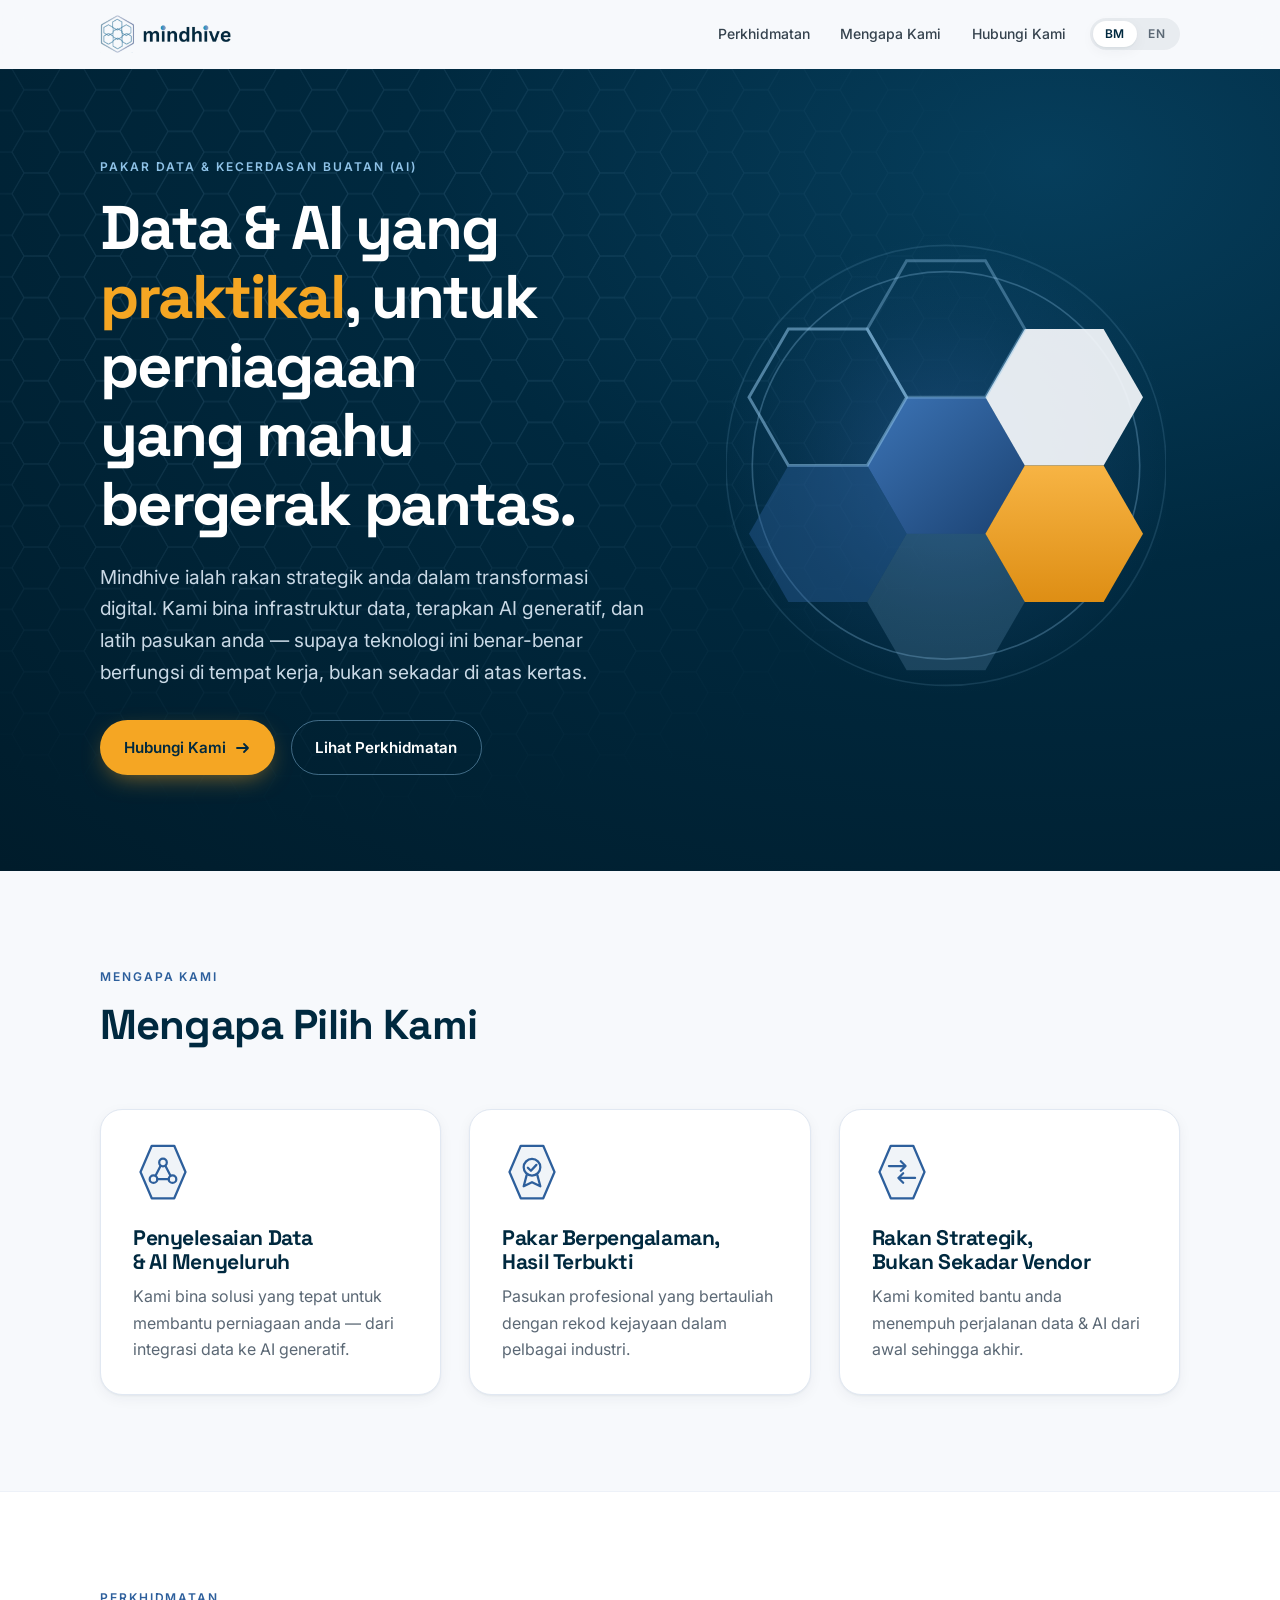
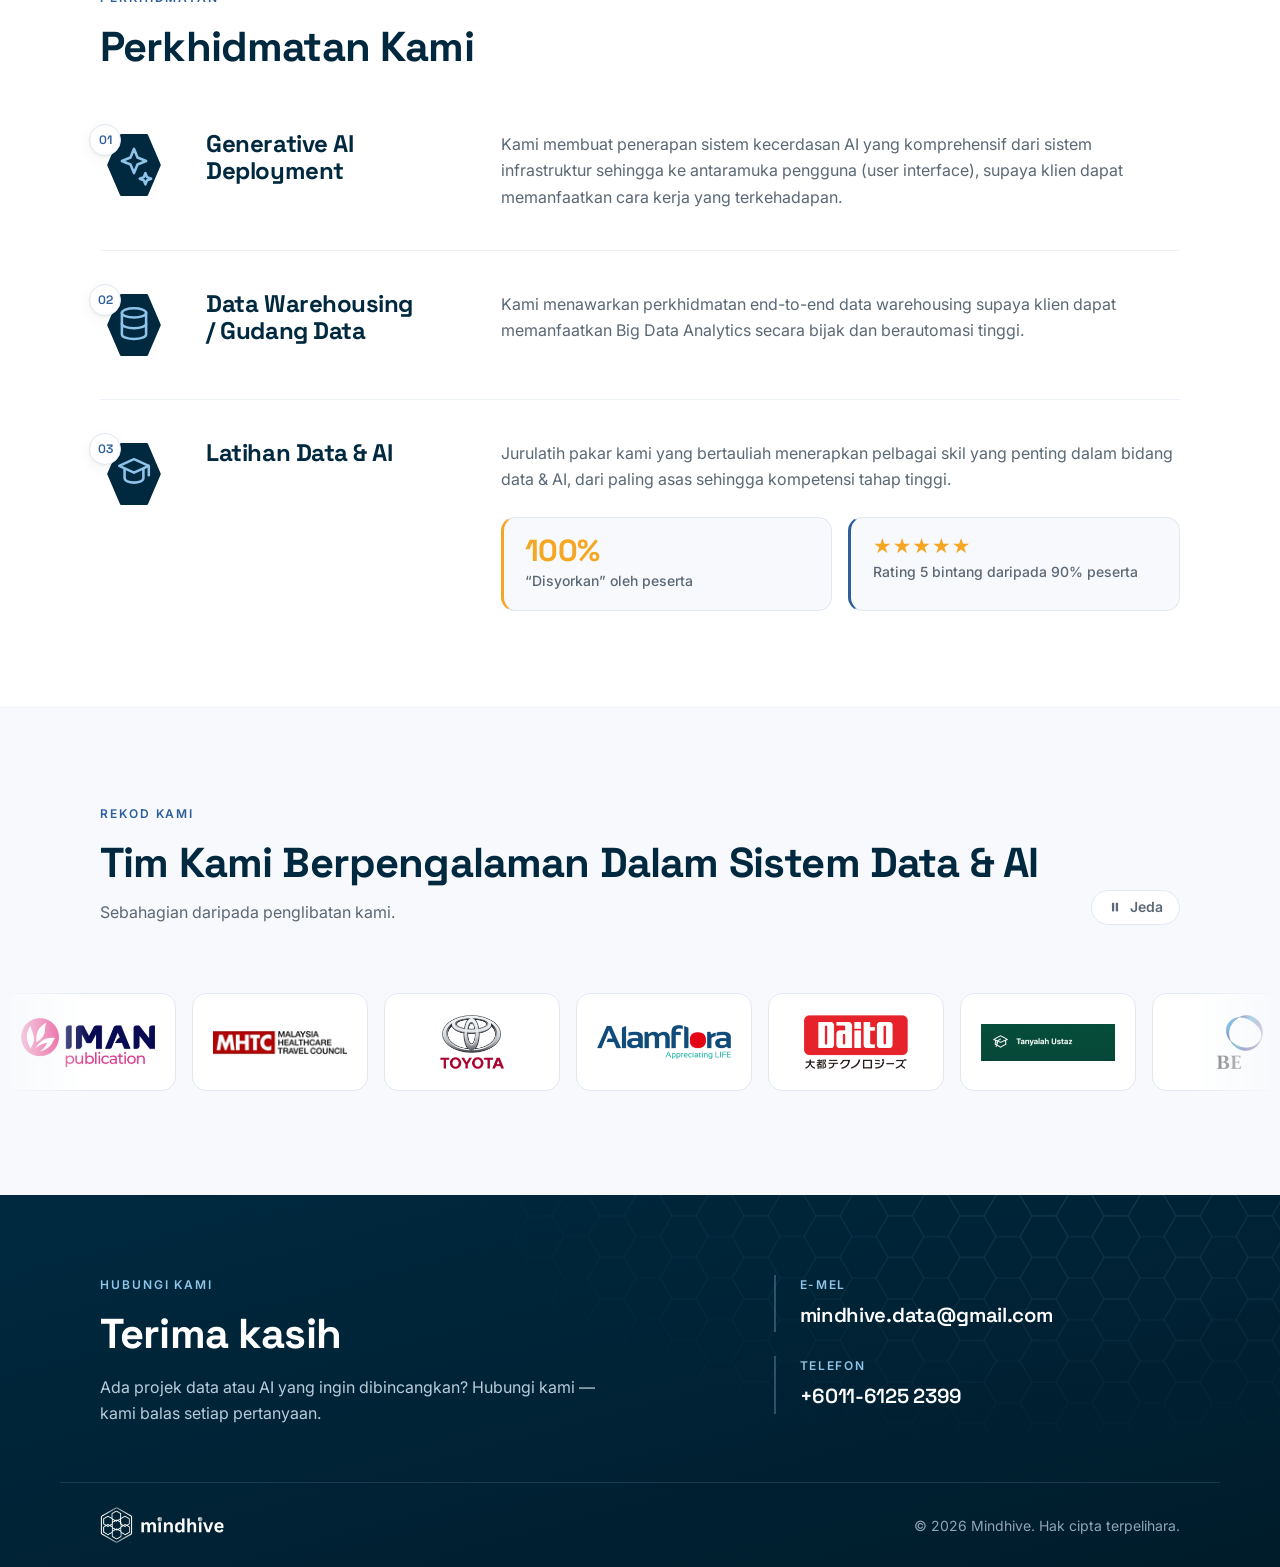
==== index.html @ 4cf4588b "Replace categorised track record with a single client carousel Per client instruction the clients ar" ====
<!DOCTYPE html>
<html lang="ms">
<head>
<meta charset="utf-8">
<meta name="viewport" content="width=device-width, initial-scale=1">
<title>Mindhive — Pakar Data &amp; Kecerdasan Buatan (AI)</title>
<meta name="description" content="Mindhive ialah rakan strategik anda dalam transformasi digital — infrastruktur data, AI generatif dan latihan data &amp; AI untuk perniagaan Malaysia.">
<meta name="theme-color" content="#00293F">
<link rel="icon" href="favicon.png" type="image/png" sizes="256x256">
<link rel="apple-touch-icon" href="favicon.png">
<meta property="og:type" content="website">
<meta property="og:title" content="Mindhive — Pakar Data &amp; Kecerdasan Buatan (AI)">
<meta property="og:description" content="Rakan strategik anda dalam transformasi digital: data warehousing, AI generatif dan latihan data &amp; AI.">
<meta property="og:locale" content="ms_MY">
<meta property="og:locale:alternate" content="en_MY">
<link rel="preconnect" href="https://fonts.googleapis.com">
<link rel="preconnect" href="https://fonts.gstatic.com" crossorigin>
<link href="https://fonts.googleapis.com/css2?family=Space+Grotesk:wght@500;600;700&amp;family=Inter:wght@400;500;600;700&amp;display=swap" rel="stylesheet">
<link rel="stylesheet" href="styles.css">
</head>
<body>

<!-- Shared SVG defs: honeycomb tile reused by the hero + footer background layers -->
<svg class="svgdefs" aria-hidden="true" focusable="false" width="0" height="0">
  <defs>
    <pattern id="comb" width="72" height="41.57" patternUnits="userSpaceOnUse">
      <g fill="none" stroke="#8FC3E8" stroke-width="1">
        <path d="M-24 20.78 -12 0 12 0 24 20.78 12 41.57 -12 41.57Z"/>
        <path d="M48 20.78 60 0 84 0 96 20.78 84 41.57 60 41.57Z"/>
        <path d="M12 0 24 -20.78 48 -20.78 60 0 48 20.78 24 20.78Z"/>
        <path d="M12 41.57 24 20.78 48 20.78 60 41.57 48 62.35 24 62.35Z"/>
      </g>
    </pattern>
  </defs>
</svg>

<a class="skip" href="#main">
  <span data-lang="ms">Terus ke kandungan utama</span>
  <span data-lang="en">Skip to main content</span>
</a>

<!-- ============ NAV ============ -->
<header class="nav" id="nav">
  <div class="wrap nav__inner">
    <a class="brand" href="#top" aria-label="Mindhive">
      <img class="brand__img" src="logo.png" width="454" height="132" alt="" fetchpriority="high" decoding="async">
    </a>

    <nav class="nav__links" id="navlinks" aria-label="Utama">
      <a href="#services"><span data-lang="ms">Perkhidmatan</span><span data-lang="en">Services</span></a>
      <a href="#why"><span data-lang="ms">Mengapa Kami</span><span data-lang="en">Why Us</span></a>
      <a href="#contact"><span data-lang="ms">Hubungi Kami</span><span data-lang="en">Contact Us</span></a>
    </nav>

    <div class="nav__end">
      <div class="langtoggle" role="group" id="langtoggle" aria-label="Bahasa / Language">
        <button type="button" data-setlang="ms" aria-pressed="true" lang="ms">BM</button>
        <button type="button" data-setlang="en" aria-pressed="false" lang="en">EN</button>
      </div>
      <button class="burger" type="button" id="burger" aria-expanded="false" aria-controls="navlinks" aria-label="Menu">
        <span></span><span></span><span></span>
      </button>
    </div>
  </div>
</header>

<main id="main">

<!-- ============ HERO ============ -->
<section class="hero" id="top">
  <div class="hero__bg" aria-hidden="true">
    <svg class="combpattern" aria-hidden="true" focusable="false">
      <rect width="100%" height="100%" fill="url(#comb)"/>
    </svg>
  </div>

  <div class="wrap hero__inner">
    <div class="hero__copy">
      <p class="eyebrow eyebrow--light">
        <span data-lang="ms">Pakar Data &amp; Kecerdasan Buatan (AI)</span>
        <span data-lang="en">Data &amp; Artificial Intelligence (AI) Specialists</span>
      </p>

      <h1 class="hero__title">
        <span data-lang="ms">Data &amp; AI yang <em>praktikal</em>, untuk perniagaan yang mahu bergerak pantas.</span>
        <span data-lang="en">Practical data &amp; AI for businesses <em>ready to move</em>.</span>
      </h1>

      <p class="hero__lede">
        <span data-lang="ms">Mindhive ialah rakan strategik anda dalam transformasi digital. Kami bina infrastruktur data, terapkan AI generatif, dan latih pasukan anda — supaya teknologi ini benar-benar berfungsi di tempat kerja, bukan sekadar di atas kertas.</span>
        <span data-lang="en">Mindhive is your strategic partner in digital transformation. We build the data infrastructure, deploy generative AI, and train your people — so the technology genuinely works where the work happens, not just on paper.</span>
      </p>

      <div class="hero__cta">
        <a class="btn btn--amber" href="#contact">
          <span data-lang="ms">Hubungi Kami</span>
          <span data-lang="en">Contact Us</span>
          <svg viewBox="0 0 16 16" aria-hidden="true" focusable="false"><path d="M2 8h11M9 4l4 4-4 4" fill="none" stroke="currentColor" stroke-width="1.8" stroke-linecap="round" stroke-linejoin="round"/></svg>
        </a>
        <a class="btn btn--ghost" href="#services">
          <span data-lang="ms">Lihat Perkhidmatan</span>
          <span data-lang="en">Explore Services</span>
        </a>
      </div>
    </div>

    <!-- Signature moment: honeycomb flower -->
    <div class="hero__art" aria-hidden="true">
      <svg viewBox="-134 -144 268 288" focusable="false">
        <defs>
          <linearGradient id="cellA" x1="0" y1="0" x2="1" y2="1">
            <stop offset="0" stop-color="#3C74B6"/><stop offset="1" stop-color="#1B4272"/>
          </linearGradient>
          <linearGradient id="cellB" x1="0" y1="0" x2="0" y2="1">
            <stop offset="0" stop-color="#F7B444"/><stop offset="1" stop-color="#DE8E14"/>
          </linearGradient>
          <radialGradient id="glow" cx=".5" cy=".5" r=".5">
            <stop offset="0" stop-color="#2D5F9C" stop-opacity=".5"/>
            <stop offset=".65" stop-color="#2D5F9C" stop-opacity=".12"/>
            <stop offset="1" stop-color="#2D5F9C" stop-opacity="0"/>
          </radialGradient>
        </defs>

        <circle cx="0" cy="0" r="140" fill="url(#glow)"/>
        <circle cx="0" cy="0" r="118" fill="none" stroke="#8FC3E8" stroke-width="1" opacity=".3"/>
        <circle cx="0" cy="0" r="134" fill="none" stroke="#8FC3E8" stroke-width="1" opacity=".14"/>

        <g class="flower">
          <path class="cell" style="--i:0" d="M-48 0 -24 -41.57 24 -41.57 48 0 24 41.57 -24 41.57Z" fill="url(#cellA)"/>
          <path class="cell" style="--i:1" d="M24 -41.57 48 -83.14 96 -83.14 120 -41.57 96 0 48 0Z" fill="#F7F9FC" opacity=".92"/>
          <path class="cell" style="--i:2" d="M24 41.57 48 0 96 0 120 41.57 96 83.14 48 83.14Z" fill="url(#cellB)"/>
          <path class="cell" style="--i:3" d="M-120 -41.57 -96 -83.14 -48 -83.14 -24 -41.57 -48 0 -96 0Z" fill="none" stroke="#8FC3E8" stroke-width="1.8" opacity=".55"/>
          <path class="cell" style="--i:4" d="M-120 41.57 -96 0 -48 0 -24 41.57 -48 83.14 -96 83.14Z" fill="#2D5F9C" opacity=".42"/>
          <path class="cell" style="--i:5" d="M-48 -83.14 -24 -124.71 24 -124.71 48 -83.14 24 -41.57 -24 -41.57Z" fill="none" stroke="#8FC3E8" stroke-width="1.8" opacity=".38"/>
          <path class="cell" style="--i:6" d="M-48 83.14 -24 41.57 24 41.57 48 83.14 24 124.71 -24 124.71Z" fill="#8FC3E8" opacity=".18"/>
        </g>
      </svg>
    </div>
  </div>
</section>

<!-- ============ WHY US ============ -->
<section class="section" id="why">
  <div class="wrap">
    <header class="shead">
      <p class="eyebrow"><span data-lang="ms">Mengapa Kami</span><span data-lang="en">Why Us</span></p>
      <h2><span data-lang="ms">Mengapa Pilih Kami</span><span data-lang="en">Why Choose Us</span></h2>
    </header>

    <div class="grid grid--3">
      <article class="card reveal">
        <span class="hexicon" aria-hidden="true">
          <svg viewBox="0 0 48 48" focusable="false">
            <path class="hexicon__frame" d="M15 3h18l9 21-9 21H15L6 24Z"/>
            <g class="hexicon__glyph" transform="translate(1.2 1.2) scale(0.95)">
              <circle cx="24" cy="16" r="3.2"/><circle cx="16" cy="30" r="3.2"/><circle cx="32" cy="30" r="3.2"/>
              <path d="M22 18.7 17.8 27M26 18.7 30.2 27M19.2 30h9.6"/>
            </g>
          </svg>
        </span>
        <h3><span data-lang="ms">Penyelesaian Data &amp; AI Menyeluruh</span><span data-lang="en">End-to-End Data &amp; AI Solutions</span></h3>
        <p><span data-lang="ms">Kami bina solusi yang tepat untuk membantu perniagaan anda — dari integrasi data ke AI generatif.</span><span data-lang="en">We build the right solution for your business — from data integration to generative AI.</span></p>
      </article>

      <article class="card reveal">
        <span class="hexicon" aria-hidden="true">
          <svg viewBox="0 0 48 48" focusable="false">
            <path class="hexicon__frame" d="M15 3h18l9 21-9 21H15L6 24Z"/>
            <g class="hexicon__glyph" transform="translate(1.2 1.2) scale(0.95)">
              <circle cx="24" cy="20" r="7"/>
              <path d="M20.5 20.4l2.6 2.6 4.6-5"/>
              <path d="M19.5 26.6 17 36l7-3.4L31 36l-2.5-9.4"/>
            </g>
          </svg>
        </span>
        <h3><span data-lang="ms">Pakar Berpengalaman, Hasil Terbukti</span><span data-lang="en">Experienced Experts, Proven Results</span></h3>
        <p><span data-lang="ms">Pasukan profesional yang bertauliah dengan rekod kejayaan dalam pelbagai industri.</span><span data-lang="en">A certified professional team with a track record of success across industries.</span></p>
      </article>

      <article class="card reveal">
        <span class="hexicon" aria-hidden="true">
          <svg viewBox="0 0 48 48" focusable="false">
            <path class="hexicon__frame" d="M15 3h18l9 21-9 21H15L6 24Z"/>
            <g class="hexicon__glyph" transform="translate(1.2 1.2) scale(0.95)">
              <path d="M13 19h14M23 15l4 4-4 4"/>
              <path d="M35 29H21M25 25l-4 4 4 4"/>
            </g>
          </svg>
        </span>
        <h3><span data-lang="ms">Rakan Strategik, Bukan Sekadar Vendor</span><span data-lang="en">A Strategic Partner, Not Just a Vendor</span></h3>
        <p><span data-lang="ms">Kami komited bantu anda menempuh perjalanan data &amp; AI dari awal sehingga akhir.</span><span data-lang="en">We're committed to supporting your data &amp; AI journey from start to finish.</span></p>
      </article>
    </div>
  </div>
</section>

<!-- ============ SERVICES ============ -->
<section class="section section--alt" id="services">
  <div class="wrap">
    <header class="shead">
      <p class="eyebrow"><span data-lang="ms">Perkhidmatan</span><span data-lang="en">Services</span></p>
      <h2><span data-lang="ms">Perkhidmatan Kami</span><span data-lang="en">Our Services</span></h2>
    </header>

    <ol class="svclist">
      <li class="svc reveal">
        <div class="svc__badges">
          <span class="hexicon hexicon--solid" aria-hidden="true">
            <svg viewBox="0 0 48 48" focusable="false">
              <path class="hexicon__frame" d="M15 3h18l9 21-9 21H15L6 24Z"/>
              <g class="hexicon__glyph" transform="translate(1.2 1.2) scale(0.95)">
                <path d="M24 12l2.6 6.4L33 21l-6.4 2.6L24 30l-2.6-6.4L15 21l6.4-2.6Z"/>
                <path d="M32.5 30l1.2 3 3 1.2-3 1.2-1.2 3-1.2-3-3-1.2 3-1.2Z"/>
              </g>
            </svg>
          </span>
          <span class="numbadge" aria-hidden="true">01</span>
        </div>
        <h3 class="svc__h"><span data-lang="ms">Generative AI Deployment</span><span data-lang="en">Generative AI Deployment</span></h3>
        <div class="svc__text">
          <p><span data-lang="ms">Kami membuat penerapan sistem kecerdasan AI yang komprehensif dari sistem infrastruktur sehingga ke antaramuka pengguna (user interface), supaya klien dapat memanfaatkan cara kerja yang terkehadapan.</span><span data-lang="en">We deploy comprehensive AI systems, from backend infrastructure through to the user interface, so clients can put next-generation ways of working to use.</span></p>
        </div>
      </li>

      <li class="svc reveal">
        <div class="svc__badges">
          <span class="hexicon hexicon--solid" aria-hidden="true">
            <svg viewBox="0 0 48 48" focusable="false">
              <path class="hexicon__frame" d="M15 3h18l9 21-9 21H15L6 24Z"/>
              <g class="hexicon__glyph" transform="translate(1.2 1.2) scale(0.95)">
                <ellipse cx="24" cy="15" rx="9" ry="3.4"/>
                <path d="M15 15v8c0 1.9 4 3.4 9 3.4s9-1.5 9-3.4v-8"/>
                <path d="M15 23v8c0 1.9 4 3.4 9 3.4s9-1.5 9-3.4v-8"/>
              </g>
            </svg>
          </span>
          <span class="numbadge" aria-hidden="true">02</span>
        </div>
        <h3 class="svc__h"><span data-lang="ms">Data Warehousing / Gudang Data</span><span data-lang="en">Data Warehousing</span></h3>
        <div class="svc__text">
          <p><span data-lang="ms">Kami menawarkan perkhidmatan end-to-end data warehousing supaya klien dapat memanfaatkan Big Data Analytics secara bijak dan berautomasi tinggi.</span><span data-lang="en">We offer end-to-end data warehousing so clients can put Big Data Analytics to work, intelligently and with high automation.</span></p>
        </div>
      </li>

      <li class="svc reveal">
        <div class="svc__badges">
          <span class="hexicon hexicon--solid" aria-hidden="true">
            <svg viewBox="0 0 48 48" focusable="false">
              <path class="hexicon__frame" d="M15 3h18l9 21-9 21H15L6 24Z"/>
              <g class="hexicon__glyph" transform="translate(1.2 1.2) scale(0.95)">
                <path d="M24 13l11 5-11 5-11-5Z"/>
                <path d="M17 20.2V27c0 2 3.1 3.4 7 3.4s7-1.4 7-3.4v-6.8"/>
                <path d="M35 18v7"/>
              </g>
            </svg>
          </span>
          <span class="numbadge" aria-hidden="true">03</span>
        </div>
        <h3 class="svc__h"><span data-lang="ms">Latihan Data &amp; AI</span><span data-lang="en">Data &amp; AI Training</span></h3>
        <div class="svc__text">
          <p><span data-lang="ms">Jurulatih pakar kami yang bertauliah menerapkan pelbagai skil yang penting dalam bidang data &amp; AI, dari paling asas sehingga kompetensi tahap tinggi.</span><span data-lang="en">Our certified expert trainers build the essential skills in data &amp; AI, from the fundamentals through to advanced competency.</span></p>

          <div class="stats">
            <div class="stat stat--amber">
              <span class="stat__fig">100%</span>
              <span class="stat__lab">
                <span data-lang="ms">“Disyorkan” oleh peserta</span>
                <span data-lang="en">“Recommended” by participants</span>
              </span>
            </div>
            <div class="stat">
              <span class="stat__fig" aria-hidden="true">★★★★★</span>
              <span class="stat__lab">
                <span data-lang="ms">Rating 5 bintang daripada 90% peserta</span>
                <span data-lang="en">5-star rating from 90% of participants</span>
              </span>
            </div>
          </div>
        </div>
      </li>
    </ol>
  </div>
</section>

<!-- ============ TRACK RECORD ============ -->
<section class="section" id="track">
  <div class="wrap">
    <header class="shead shead--split">
      <div>
        <p class="eyebrow"><span data-lang="ms">Rekod Kami</span><span data-lang="en">Track Record</span></p>
        <h2>
          <span data-lang="ms">Tim Kami Berpengalaman Dalam Sistem Data &amp; AI</span>
          <span data-lang="en">Our Track Record in Data &amp; AI Systems</span>
        </h2>
        <p class="shead__lede">
          <span data-lang="ms">Sebahagian daripada penglibatan kami.</span>
          <span data-lang="en">A selection of our engagements.</span>
        </p>
      </div>
      <button class="marquee__btn" type="button" id="marqueebtn">
        <svg class="marquee__ico" viewBox="0 0 16 16" aria-hidden="true" focusable="false">
          <g class="ico-pause"><rect x="4.5" y="3" width="2.6" height="10" rx="1"/><rect x="8.9" y="3" width="2.6" height="10" rx="1"/></g>
          <path class="ico-play" d="M5 3.4v9.2l8-4.6Z"/>
        </svg>
        <span class="lbl lbl--pause"><span data-lang="ms">Jeda</span><span data-lang="en">Pause</span></span>
        <span class="lbl lbl--play"><span data-lang="ms">Main</span><span data-lang="en">Play</span></span>
      </button>
    </header>
  </div>

  <div class="marquee" id="marquee">
    <div class="marquee__track">
        <ul class="crow">
          <li class="ctile"><img src="clients/iman.png" width="260" height="95" alt="IMAN Publication" loading="lazy" decoding="async"></li>
          <li class="ctile"><img src="clients/mhtc.png" width="140" height="27" alt="MHTC — Malaysia Healthcare Travel Council" loading="lazy" decoding="async"></li>
          <li class="ctile"><img src="clients/toyota.png" width="125" height="104" alt="Toyota" loading="lazy" decoding="async"></li>
          <li class="ctile"><img src="clients/alamflora.png" width="260" height="67" alt="Alamflora" loading="lazy" decoding="async"></li>
          <li class="ctile"><img src="clients/daito.png" width="202" height="104" alt="Daito" loading="lazy" decoding="async"></li>
          <li class="ctile"><img src="clients/tanyalah-ustaz.png" width="260" height="72" alt="Tanyalah Ustaz" loading="lazy" decoding="async"></li>
          <li class="ctile"><img src="clients/be.png" width="88" height="104" alt="BE" loading="lazy" decoding="async"></li>
          <li class="ctile"><img src="clients/proton.png" width="138" height="104" alt="Proton" loading="lazy" decoding="async"></li>
          <li class="ctile"><img src="clients/mpj.png" width="104" height="104" alt="MPJ — Majlis Perbandaran Jasin" loading="lazy" decoding="async"></li>
          <li class="ctile"><img src="clients/matrixc.png" width="260" height="65" alt="matrixC Academy" loading="lazy" decoding="async"></li>
        </ul>
        <ul class="crow" aria-hidden="true">
          <li class="ctile"><img src="clients/iman.png" width="260" height="95" alt="" loading="lazy" decoding="async"></li>
          <li class="ctile"><img src="clients/mhtc.png" width="140" height="27" alt="" loading="lazy" decoding="async"></li>
          <li class="ctile"><img src="clients/toyota.png" width="125" height="104" alt="" loading="lazy" decoding="async"></li>
          <li class="ctile"><img src="clients/alamflora.png" width="260" height="67" alt="" loading="lazy" decoding="async"></li>
          <li class="ctile"><img src="clients/daito.png" width="202" height="104" alt="" loading="lazy" decoding="async"></li>
          <li class="ctile"><img src="clients/tanyalah-ustaz.png" width="260" height="72" alt="" loading="lazy" decoding="async"></li>
          <li class="ctile"><img src="clients/be.png" width="88" height="104" alt="" loading="lazy" decoding="async"></li>
          <li class="ctile"><img src="clients/proton.png" width="138" height="104" alt="" loading="lazy" decoding="async"></li>
          <li class="ctile"><img src="clients/mpj.png" width="104" height="104" alt="" loading="lazy" decoding="async"></li>
          <li class="ctile"><img src="clients/matrixc.png" width="260" height="65" alt="" loading="lazy" decoding="async"></li>
        </ul>
    </div>
  </div>
</section>

</main>

<!-- ============ FOOTER / CONTACT ============ -->
<footer class="foot" id="contact">
  <div class="foot__bg" aria-hidden="true">
    <svg class="combpattern" aria-hidden="true" focusable="false">
      <rect width="100%" height="100%" fill="url(#comb)"/>
    </svg>
  </div>

  <div class="wrap foot__inner">
    <div class="foot__lead">
      <p class="eyebrow eyebrow--light"><span data-lang="ms">Hubungi Kami</span><span data-lang="en">Contact Us</span></p>
      <h2 class="foot__thanks"><span data-lang="ms">Terima kasih</span><span data-lang="en">Thank you</span></h2>
      <p class="foot__note">
        <span data-lang="ms">Ada projek data atau AI yang ingin dibincangkan? Hubungi kami — kami balas setiap pertanyaan.</span>
        <span data-lang="en">Have a data or AI project in mind? Get in touch — we reply to every enquiry.</span>
      </p>
    </div>

    <ul class="foot__contacts">
      <li>
        <span class="foot__lab"><span data-lang="ms">E-mel</span><span data-lang="en">Email</span></span>
        <a href="mailto:mindhive.data@gmail.com">mindhive.data@gmail.com</a>
      </li>
      <li>
        <span class="foot__lab"><span data-lang="ms">Telefon</span><span data-lang="en">Phone</span></span>
        <a href="tel:+601161252399">+6011-6125 2399</a>
      </li>
    </ul>
  </div>

  <div class="wrap foot__base">
    <span class="brand brand--foot">
      <img class="brand__img" src="logo-white.png" width="454" height="132" alt="Mindhive" loading="lazy" decoding="async">
    </span>
    <p class="foot__rights">
      <span data-lang="ms">© <span id="yr">2026</span> Mindhive. Hak cipta terpelihara.</span>
      <span data-lang="en">© <span id="yr-en">2026</span> Mindhive. All rights reserved.</span>
    </p>
  </div>
</footer>

<script src="script.js"></script>
</body>
</html>
---- styles.css ----
/* =========================================================
   Mindhive — landing page
   Tokens → base → language switch → components → responsive
   ========================================================= */

:root {
  /* brand palette (sampled from company profile) */
  --navy:      #00293F;
  --navy-deep: #001C2B;
  --navy-lift: #063E5C;
  --blue:      #2D5F9C;
  --blue-pale: #8FC3E8;
  --offwhite:  #F7F9FC;
  --slate:     #35424E;
  --amber:     #F5A623;
  --green:     #17805B;

  /* derived surfaces */
  --paper:      #FFFFFF;
  --line:       #E1E8F2;
  --line-soft:  #EDF1F8;
  --slate-mute: #5B6875;

  /* type */
  --display: "Space Grotesk", ui-sans-serif, system-ui, sans-serif;
  --body: "Inter", ui-sans-serif, system-ui, -apple-system, sans-serif;

  --fs-hero:  clamp(2.3rem, 1.45rem + 3vw, 3.85rem);
  --fs-h2:    clamp(1.75rem, 1.25rem + 1.7vw, 2.7rem);
  --fs-h3:    clamp(1.12rem, 1rem + 0.4vw, 1.35rem);
  --fs-lede:  clamp(1.03rem, 0.97rem + 0.32vw, 1.2rem);
  --fs-body:  1rem;
  --fs-small: 0.875rem;
  --fs-eyebrow: 0.75rem;

  /* space — 8px base */
  --s1: 0.5rem;  --s2: 1rem;  --s3: 1.5rem;  --s4: 2rem;  --s7: 6rem;

  --r-sm: 8px;  --r-md: 14px;  --r-lg: 22px;

  --shadow-sm: 0 1px 2px rgba(0, 41, 63, .05), 0 4px 14px rgba(0, 41, 63, .05);
  --shadow-md: 0 2px 6px rgba(0, 41, 63, .06), 0 18px 40px -12px rgba(0, 41, 63, .18);

  --wrap: 1160px;
  --nav-h: 68px;
  --ease: cubic-bezier(.4, 0, .2, 1);
}

/* ---------- reset / base ---------- */
*, *::before, *::after { box-sizing: border-box; }
* { margin: 0; }

html { -webkit-text-size-adjust: 100%; scroll-behavior: smooth; }

body {
  font-family: var(--body);
  font-size: var(--fs-body);
  line-height: 1.65;
  color: var(--slate);
  background: var(--offwhite);
  -webkit-font-smoothing: antialiased;
  overflow-x: hidden;
}

h1, h2, h3 {
  font-family: var(--display);
  color: var(--navy);
  line-height: 1.12;
  letter-spacing: -0.02em;
  font-weight: 700;
  text-wrap: balance;
}

p { text-wrap: pretty; }
a { color: var(--blue); text-decoration: none; }
ul, ol { list-style: none; padding: 0; }
svg { display: block; }
img { max-width: 100%; }

:focus-visible {
  outline: 3px solid var(--amber);
  outline-offset: 3px;
  border-radius: 4px;
}

.svgdefs { position: absolute; width: 0; height: 0; overflow: hidden; }

.wrap {
  width: 100%;
  max-width: var(--wrap);
  margin-inline: auto;
  padding-inline: clamp(1.25rem, 4vw, 2.5rem);
}

.skip {
  position: absolute;
  left: 50%;
  top: 0;
  transform: translate(-50%, -120%);
  z-index: 100;
  background: var(--navy);
  color: #fff;
  padding: 0.7rem 1.2rem;
  border-radius: 0 0 var(--r-sm) var(--r-sm);
  font-size: var(--fs-small);
  font-weight: 600;
}
.skip:focus { transform: translate(-50%, 0); }

/* =========================================================
   LANGUAGE SWITCH
   Both languages ship in the DOM. This rule only ever ADDS
   display:none — it never has to restore a display value, so
   block/inline/flex elements keep their natural layout and
   Bahasa Malaysia renders correctly with JS disabled.
   ========================================================= */
:root:not([lang="en"]) [data-lang="en"] { display: none; }
:root[lang="en"] [data-lang="ms"] { display: none; }

/* ---------- shared type pieces ---------- */
.eyebrow {
  font-family: var(--body);
  font-size: var(--fs-eyebrow);
  font-weight: 600;
  letter-spacing: 0.16em;
  text-transform: uppercase;
  color: var(--blue);
  margin-bottom: var(--s2);
}
.eyebrow--light { color: var(--blue-pale); }

.shead { max-width: 46rem; margin-bottom: clamp(2.5rem, 5vw, 3.75rem); }
.shead h2 { font-size: var(--fs-h2); }

.section { padding-block: clamp(3.75rem, 8vw, var(--s7)); }
.section--alt { background: var(--paper); border-block: 1px solid var(--line-soft); }

/* ---------- brand lockup ----------
   The real Mindhive logo, extracted from the company profile PDF and
   composed into a horizontal lockup (the source artwork is stacked).
   logo.png is the colour version; logo-white.png is the reversed
   version for the navy footer. Aspect ratio 454:132. */
.brand {
  display: inline-flex;
  align-items: center;
  flex: 0 0 auto;
}
.brand__img {
  height: 38px;
  width: auto;
  display: block;
}
.brand--foot .brand__img { height: 36px; }

/* ---------- nav ---------- */
.nav {
  position: sticky;
  top: 0;
  z-index: 60;
  background: rgba(247, 249, 252, .82);
  backdrop-filter: saturate(180%) blur(14px);
  -webkit-backdrop-filter: saturate(180%) blur(14px);
  border-bottom: 1px solid transparent;
  transition: border-color .25s var(--ease), background .25s var(--ease);
}
.nav.is-stuck {
  border-bottom-color: var(--line);
  background: rgba(247, 249, 252, .93);
}
.nav__inner {
  min-height: var(--nav-h);
  display: flex;
  align-items: center;
  gap: var(--s3);
}

.nav__links {
  display: flex;
  align-items: center;
  gap: clamp(1.1rem, 2.4vw, 2.2rem);
  margin-left: auto;
}
.nav__links a {
  font-size: var(--fs-small);
  font-weight: 500;
  color: var(--slate);
  position: relative;
  padding-block: 0.4rem;
}
.nav__links a::after {
  content: "";
  position: absolute;
  left: 0;
  bottom: 0;
  width: 100%;
  height: 2px;
  background: var(--amber);
  transform: scaleX(0);
  transform-origin: left;
  transition: transform .22s var(--ease);
}
.nav__links a:hover { color: var(--navy); }
.nav__links a:hover::after { transform: scaleX(1); }

.nav__end { display: flex; align-items: center; gap: var(--s2); }

.langtoggle {
  display: flex;
  padding: 3px;
  background: rgba(0, 41, 63, .06);
  border-radius: 999px;
}
.langtoggle button {
  font: 600 0.75rem/1 var(--body);
  letter-spacing: 0.06em;
  padding: 0.44rem 0.72rem;
  border: 0;
  border-radius: 999px;
  background: transparent;
  color: var(--slate-mute);
  cursor: pointer;
  transition: background .2s var(--ease), color .2s var(--ease);
}
.langtoggle button:hover { color: var(--navy); }
.langtoggle button[aria-pressed="true"] {
  background: var(--paper);
  color: var(--navy);
  box-shadow: var(--shadow-sm);
}

.burger {
  display: none;
  width: 40px;
  height: 40px;
  border: 1px solid var(--line);
  border-radius: var(--r-sm);
  background: var(--paper);
  cursor: pointer;
  padding: 11px 10px;
}
.burger span {
  display: block;
  height: 2px;
  border-radius: 2px;
  background: var(--navy);
  transition: transform .24s var(--ease), opacity .18s var(--ease);
}
.burger span + span { margin-top: 4px; }
.burger[aria-expanded="true"] span:nth-child(1) { transform: translateY(6px) rotate(45deg); }
.burger[aria-expanded="true"] span:nth-child(2) { opacity: 0; }
.burger[aria-expanded="true"] span:nth-child(3) { transform: translateY(-6px) rotate(-45deg); }

/* ---------- buttons ---------- */
.btn {
  display: inline-flex;
  align-items: center;
  gap: 0.55rem;
  font-family: var(--body);
  font-size: 0.95rem;
  font-weight: 600;
  padding: 0.85rem 1.45rem;
  border-radius: 999px;
  border: 1.5px solid transparent;
  transition: transform .2s var(--ease), background .2s var(--ease),
              color .2s var(--ease), border-color .2s var(--ease),
              box-shadow .2s var(--ease);
}
.btn svg { width: 16px; height: 16px; transition: transform .2s var(--ease); }
.btn:hover { transform: translateY(-2px); }
.btn:hover svg { transform: translateX(3px); }

.btn--amber {
  background: var(--amber);
  color: var(--navy);
  box-shadow: 0 8px 24px -8px rgba(245, 166, 35, .6);
}
.btn--amber:hover { background: #FFB53D; box-shadow: 0 12px 30px -8px rgba(245, 166, 35, .7); }

.btn--ghost {
  color: #fff;
  border-color: rgba(143, 195, 232, .45);
}
.btn--ghost:hover { border-color: var(--blue-pale); background: rgba(143, 195, 232, .12); }

/* ---------- hero ---------- */
.hero {
  position: relative;
  isolation: isolate;
  background: radial-gradient(120% 120% at 82% 12%, var(--navy-lift) 0%, var(--navy) 42%, var(--navy-deep) 100%);
  color: #fff;
  padding-block: clamp(3.25rem, 7vw, 5.5rem) clamp(3.75rem, 8vw, 6rem);
  overflow: hidden;
}
.hero__bg {
  position: absolute;
  inset: 0;
  z-index: -1;
  opacity: .16;
  mask-image: radial-gradient(75% 85% at 25% 30%, #000 0%, transparent 78%);
  -webkit-mask-image: radial-gradient(75% 85% at 25% 30%, #000 0%, transparent 78%);
}
.combpattern { width: 100%; height: 100%; }

.hero__inner {
  display: grid;
  grid-template-columns: minmax(0, 1.08fr) minmax(0, 0.92fr);
  gap: clamp(2rem, 5vw, 4.5rem);
  align-items: center;
}
.hero__title {
  font-size: var(--fs-hero);
  color: #fff;
  letter-spacing: -0.035em;
  margin-bottom: var(--s3);
}
.hero__title em {
  font-style: normal;
  color: var(--amber);
  position: relative;
  white-space: nowrap;
}
.hero__lede {
  font-size: var(--fs-lede);
  color: #C9D9E6;
  max-width: 34rem;
  margin-bottom: var(--s4);
}
.hero__cta { display: flex; flex-wrap: wrap; gap: var(--s2); }

.hero__art { display: grid; place-items: center; }
.hero__art svg { width: 100%; max-width: 440px; height: auto; }
.flower .cell {
  transform-box: fill-box;
  transform-origin: center;
  animation: cellIn .7s var(--ease) backwards;
  animation-delay: calc(var(--i) * 70ms + 120ms);
}
@keyframes cellIn {
  from { opacity: 0; transform: scale(.72); }
}

/* ---------- hexagon icon frames (signature motif) ---------- */
.hexicon {
  display: block;
  width: 60px;
  height: 60px;
  flex: 0 0 auto;
}
.hexicon svg { width: 100%; height: 100%; }
.hexicon__frame {
  fill: rgba(45, 95, 156, .07);
  stroke: var(--blue);
  stroke-width: 1.8;
  stroke-linejoin: round;
  transition: fill .25s var(--ease), stroke .25s var(--ease);
}
.hexicon__glyph {
  fill: none;
  stroke: var(--blue);
  stroke-width: 1.9;
  stroke-linecap: round;
  stroke-linejoin: round;
  transition: stroke .25s var(--ease);
}
.hexicon--solid .hexicon__frame { fill: var(--navy); stroke: var(--navy); }
.hexicon--solid .hexicon__glyph { stroke: var(--blue-pale); }

/* ---------- cards ---------- */
.grid { display: grid; gap: clamp(1.25rem, 2.5vw, 1.75rem); }
/* three items: one column, or all three — never two plus an orphan */
.grid--3 { grid-template-columns: minmax(0, 1fr); }
@media (min-width: 800px) {
  .grid--3 { grid-template-columns: repeat(3, minmax(0, 1fr)); }
}

.card {
  position: relative;
  background: var(--paper);
  border: 1px solid var(--line);
  border-radius: var(--r-lg);
  padding: clamp(1.5rem, 3vw, 2rem);
  box-shadow: var(--shadow-sm);
  transition: transform .3s var(--ease), box-shadow .3s var(--ease), border-color .3s var(--ease);
}
.card:hover {
  transform: translateY(-4px);
  border-color: rgba(45, 95, 156, .3);
  box-shadow: var(--shadow-md);
}
.card:hover .hexicon__frame { fill: rgba(245, 166, 35, .12); stroke: var(--amber); }
.card:hover .hexicon__glyph { stroke: var(--amber); }
.card .hexicon { margin-bottom: var(--s3); }
.card h3 { font-size: var(--fs-h3); margin-bottom: 0.6rem; }
.card p { color: var(--slate-mute); }

/* ---------- services ---------- */
.svclist { display: grid; gap: clamp(1.75rem, 3.5vw, 2.5rem); }
.svc {
  display: grid;
  grid-template-columns: minmax(0, 1fr);
  column-gap: clamp(1.5rem, 3vw, 2.75rem);
  row-gap: var(--s2);
  padding-bottom: clamp(1.75rem, 3.5vw, 2.5rem);
  border-bottom: 1px solid var(--line-soft);
}
.svc:last-child { border-bottom: 0; padding-bottom: 0; }

/* the number badge overlaps the hex badge so the pair reads as one mark */
.svc__badges { position: relative; width: 68px; }
.svc__badges .hexicon { width: 68px; height: 68px; }
.numbadge {
  position: absolute;
  top: -7px;
  left: -11px;
  display: grid;
  place-items: center;
  width: 32px;
  height: 32px;
  border-radius: 50%;
  border: 1.5px solid var(--line);
  background: var(--paper);
  box-shadow: var(--shadow-sm);
  font-family: var(--display);
  font-weight: 600;
  font-size: 0.76rem;
  color: var(--blue);
}
.svc__h { font-size: clamp(1.25rem, 1.05rem + 0.6vw, 1.5rem); }
.svc__text { max-width: 44rem; }
.svc__text p { color: var(--slate-mute); }

.stats {
  display: flex;
  flex-wrap: wrap;
  gap: var(--s2);
  margin-top: var(--s3);
}
.stat {
  flex: 1 1 15rem;
  display: flex;
  flex-direction: column;
  gap: 0.3rem;
  padding: 1.15rem 1.35rem;
  border-radius: var(--r-md);
  background: var(--offwhite);
  border: 1px solid var(--line);
  border-left: 3px solid var(--blue);
}
.stat--amber { border-left-color: var(--amber); }
.stat__fig {
  font-family: var(--display);
  font-weight: 700;
  font-size: 1.9rem;
  line-height: 1;
  letter-spacing: -0.03em;
  color: var(--navy);
}
.stat--amber .stat__fig { color: var(--amber); }
.stat:not(.stat--amber) .stat__fig { font-size: 1.3rem; color: var(--amber); letter-spacing: .05em; }
.stat__lab {
  font-size: var(--fs-small);
  font-weight: 500;
  color: var(--slate-mute);
  line-height: 1.45;
}

/* ---------- track record: single client carousel ---------- */
.shead--split {
  display: flex;
  align-items: flex-end;
  justify-content: space-between;
  gap: var(--s3);
  max-width: none;
}
.shead__lede { color: var(--slate-mute); margin-top: 0.75rem; max-width: 34rem; }

.marquee__btn {
  display: inline-flex;
  align-items: center;
  gap: 0.5rem;
  flex: 0 0 auto;
  font: 600 var(--fs-small)/1 var(--body);
  color: var(--slate-mute);
  background: var(--paper);
  border: 1px solid var(--line);
  border-radius: 999px;
  padding: 0.6rem 1rem;
  cursor: pointer;
  transition: color .2s var(--ease), border-color .2s var(--ease);
}
.marquee__btn:hover { color: var(--navy); border-color: var(--blue); }
.marquee__ico { width: 14px; height: 14px; fill: currentColor; }
/* the button is named for the action it performs, so icon + label flip together */
.marquee__btn .ico-play,
.marquee__btn .lbl--play { display: none; }
.marquee__btn.is-paused .ico-play { display: block; }
.marquee__btn.is-paused .lbl--play { display: inline; }
.marquee__btn.is-paused .ico-pause,
.marquee__btn.is-paused .lbl--pause { display: none; }

/* Full-bleed strip: it sits outside .wrap so logos scroll edge to edge. */
.marquee {
  position: relative;
  overflow: hidden;
  padding-block: 0.5rem;
  -webkit-mask-image: linear-gradient(90deg, transparent, #000 7%, #000 93%, transparent);
          mask-image: linear-gradient(90deg, transparent, #000 7%, #000 93%, transparent);
}
/* Two identical rows sit side by side; shifting the track by exactly one
   row width (-50%) lands on the copy, so the loop has no visible seam. */
.marquee__track {
  display: flex;
  width: max-content;
  animation: marquee 46s linear infinite;
}
.marquee:hover .marquee__track,
.marquee:focus-within .marquee__track { animation-play-state: paused; }
.marquee.is-paused .marquee__track { animation-play-state: paused; }

@keyframes marquee { to { transform: translateX(-50%); } }

.crow {
  display: flex;
  align-items: center;
  gap: var(--s2);
  padding-right: var(--s2);   /* keeps spacing even across the seam */
  margin: 0;
}
.ctile {
  flex: 0 0 auto;
  display: grid;
  place-items: center;
  width: 176px;
  height: 98px;
  padding: 0 1.15rem;
  background: var(--paper);
  border: 1px solid var(--line);
  border-radius: var(--r-md);
  transition: border-color .25s var(--ease), box-shadow .25s var(--ease);
}
.ctile:hover { border-color: rgba(45, 95, 156, .35); box-shadow: var(--shadow-sm); }
.ctile img {
  max-width: 134px;
  max-height: 54px;
  width: auto;
  height: auto;
  object-fit: contain;
}

/* ---------- footer ---------- */
.foot {
  position: relative;
  isolation: isolate;
  background: linear-gradient(165deg, var(--navy) 0%, var(--navy-deep) 100%);
  color: #fff;
  padding-top: clamp(3.25rem, 7vw, 5rem);
  overflow: hidden;
}
.foot__bg {
  position: absolute;
  inset: 0;
  z-index: -1;
  opacity: .13;
  mask-image: radial-gradient(70% 100% at 85% 0%, #000 0%, transparent 75%);
  -webkit-mask-image: radial-gradient(70% 100% at 85% 0%, #000 0%, transparent 75%);
}
.foot__inner {
  display: grid;
  grid-template-columns: minmax(0, 1.2fr) minmax(0, 0.8fr);
  gap: clamp(2rem, 5vw, 4rem);
  align-items: start;
  padding-bottom: clamp(2.5rem, 5vw, 3.5rem);
}
.foot__thanks {
  font-size: var(--fs-h2);
  color: #fff;
  margin-bottom: var(--s2);
}
.foot__note { color: #B9CBDA; max-width: 32rem; }

.foot__contacts { display: grid; gap: var(--s3); }
.foot__contacts li {
  display: grid;
  gap: 0.25rem;
  padding-left: var(--s3);
  border-left: 2px solid rgba(143, 195, 232, .3);
}
.foot__lab {
  font-size: var(--fs-eyebrow);
  font-weight: 600;
  letter-spacing: 0.14em;
  text-transform: uppercase;
  color: var(--blue-pale);
}
.foot__contacts a {
  font-family: var(--display);
  font-size: clamp(1.02rem, 0.95rem + 0.4vw, 1.28rem);
  font-weight: 600;
  color: #fff;
  letter-spacing: -0.015em;
  word-break: break-word;
  transition: color .2s var(--ease);
}
.foot__contacts a:hover { color: var(--amber); }

.foot__base {
  display: flex;
  flex-wrap: wrap;
  align-items: center;
  justify-content: space-between;
  gap: var(--s2);
  padding-block: var(--s3);
  border-top: 1px solid rgba(143, 195, 232, .16);
}
.foot__rights { font-size: var(--fs-small); color: #8FA5B7; }

/* ---------- scroll reveal ----------
   Gated behind html.js (set by script.js) so a failed/blocked
   script can never leave content stuck at opacity 0. */
.js .reveal {
  opacity: 0;
  transform: translateY(18px);
  transition: opacity .6s var(--ease), transform .6s var(--ease);
}
.js .reveal.is-in { opacity: 1; transform: none; }

/* =========================================================
   RESPONSIVE
   ========================================================= */
@media (max-width: 900px) {
  .hero__inner { grid-template-columns: 1fr; }
  .hero__art { order: -1; }
  .hero__art svg { max-width: 300px; }
  .foot__inner { grid-template-columns: 1fr; }
}

@media (max-width: 760px) {
  /* The burger only appears when JS can drive it; without JS the
     links stay laid out inline and remain reachable. */
  .js .burger { display: block; }

  .js .nav__links {
    position: absolute;
    left: 0;
    right: 0;
    top: 100%;
    flex-direction: column;
    align-items: stretch;
    gap: 0;
    margin: 0;
    padding: var(--s1) clamp(1.25rem, 4vw, 2.5rem) var(--s3);
    background: var(--offwhite);
    border-bottom: 1px solid var(--line);
    box-shadow: var(--shadow-md);
    /* collapsed by default on mobile */
    display: none;
  }
  .js .nav__links.is-open { display: flex; }
  .js .nav__links a {
    padding-block: 0.9rem;
    font-size: 1rem;
    border-bottom: 1px solid var(--line-soft);
  }
  .nav__links a::after { display: none; }

  /* no-JS fallback: wrap the links under the brand instead of hiding */
  html:not(.js) .nav__inner { flex-wrap: wrap; padding-bottom: var(--s1); }
  html:not(.js) .nav__links { gap: var(--s2); flex-wrap: wrap; }

  /* services stack: badge, then title, then text */
}

/* tablet up: badge in its own column, title + text stacked beside it */
@media (min-width: 761px) {
  .svc { grid-template-columns: auto minmax(0, 1fr); }
  .svc__badges { grid-area: 1 / 1 / 3 / 2; }
  .svc__h, .svc__text { grid-column: 2; }
}

/* desktop: title and description sit side by side, filling the measure */
@media (min-width: 1040px) {
  .svc { grid-template-columns: auto minmax(0, 16rem) minmax(0, 1fr); align-items: start; }
  .svc__badges { grid-area: 1 / 1 / 2 / 2; }
  .svc__h { grid-column: 2; grid-row: 1; }
  .svc__text { grid-column: 3; grid-row: 1; }
}

@media (max-width: 560px) {
  .hero__art svg { max-width: 220px; }
}

@media (max-width: 760px) {
  .shead--split { flex-direction: column; align-items: flex-start; }
  .ctile { width: 148px; height: 86px; padding: 0 0.9rem; }
  .ctile img { max-width: 112px; max-height: 46px; }
  .marquee__track { animation-duration: 34s; }
}

@media (max-width: 480px) {
  .brand__img { height: 32px; }
}

@media (max-width: 420px) {
  .btn { width: 100%; justify-content: center; }
}

/* =========================================================
   MOTION / CONTRAST PREFERENCES
   ========================================================= */
@media (prefers-reduced-motion: reduce) {
  html { scroll-behavior: auto; }
  *, *::before, *::after {
    animation-duration: .01ms !important;
    animation-iteration-count: 1 !important;
    transition-duration: .01ms !important;
  }
  .reveal { opacity: 1; transform: none; }
  .flower .cell { animation: none; }
  .marquee { overflow: visible; -webkit-mask-image: none; mask-image: none; }
  .marquee__track { animation: none !important; width: auto; flex-wrap: wrap; justify-content: center; }
  .crow { flex-wrap: wrap; justify-content: center; padding-right: 0; }
  .crow[aria-hidden="true"] { display: none; }
  .marquee__btn { display: none; }
  .btn:hover, .card:hover, .ctile:hover { transform: none; }
}

@media (prefers-contrast: more) {
  :root { --slate-mute: #35424E; --line: #B9C6D6; }
  .hero__lede { color: #E4EDF5; }
  .foot__note { color: #DCE7F0; }
}

@media print {
  .nav, .hero__bg, .foot__bg, .hero__art, .skip, .langtoggle, .burger { display: none !important; }
  .hero, .foot { background: #fff !important; color: #000 !important; }
  .brand--foot { display: none; }
  .hero__title, .foot__thanks, .foot__contacts a { color: #000 !important; }
  .reveal { opacity: 1 !important; transform: none !important; }
  .marquee { overflow: visible !important; -webkit-mask-image: none !important; mask-image: none !important; }
  .marquee__track { animation: none !important; width: auto !important; flex-wrap: wrap !important; }
  .crow[aria-hidden="true"], .marquee__btn { display: none !important; }
}
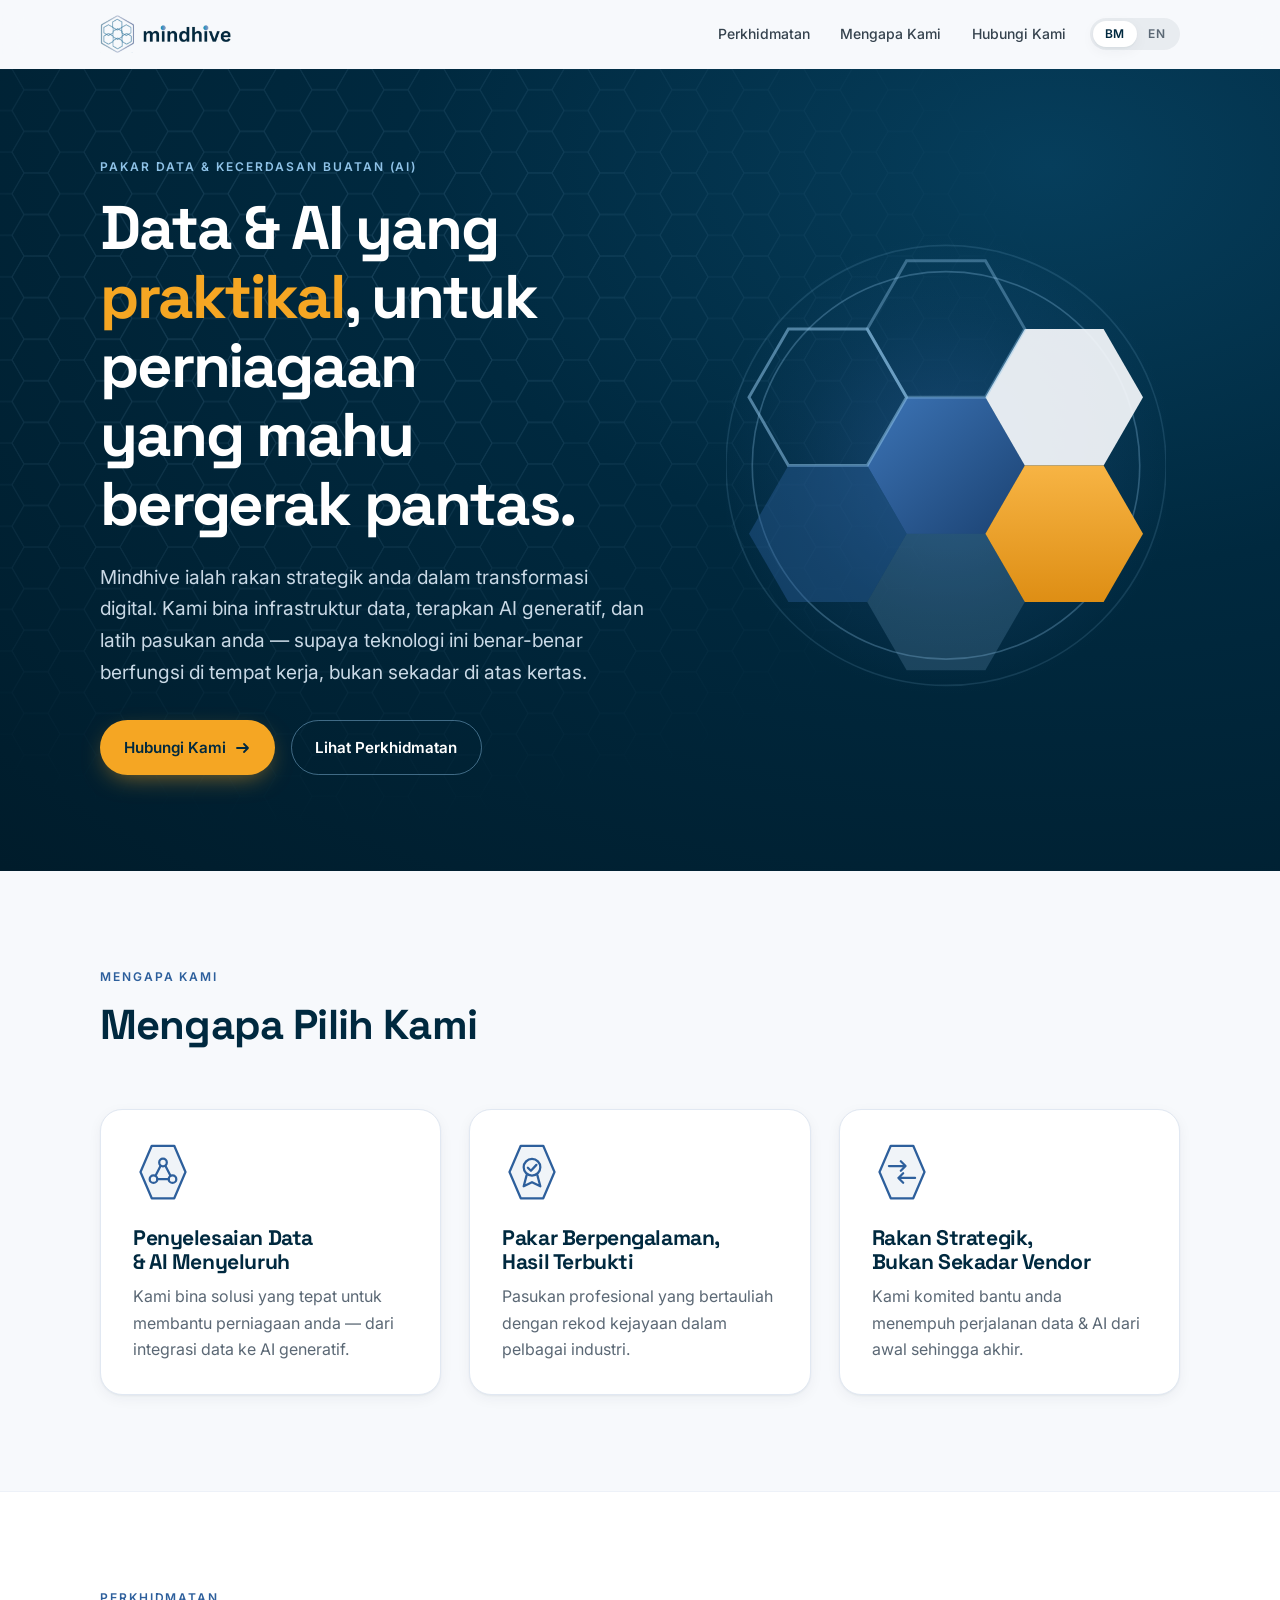
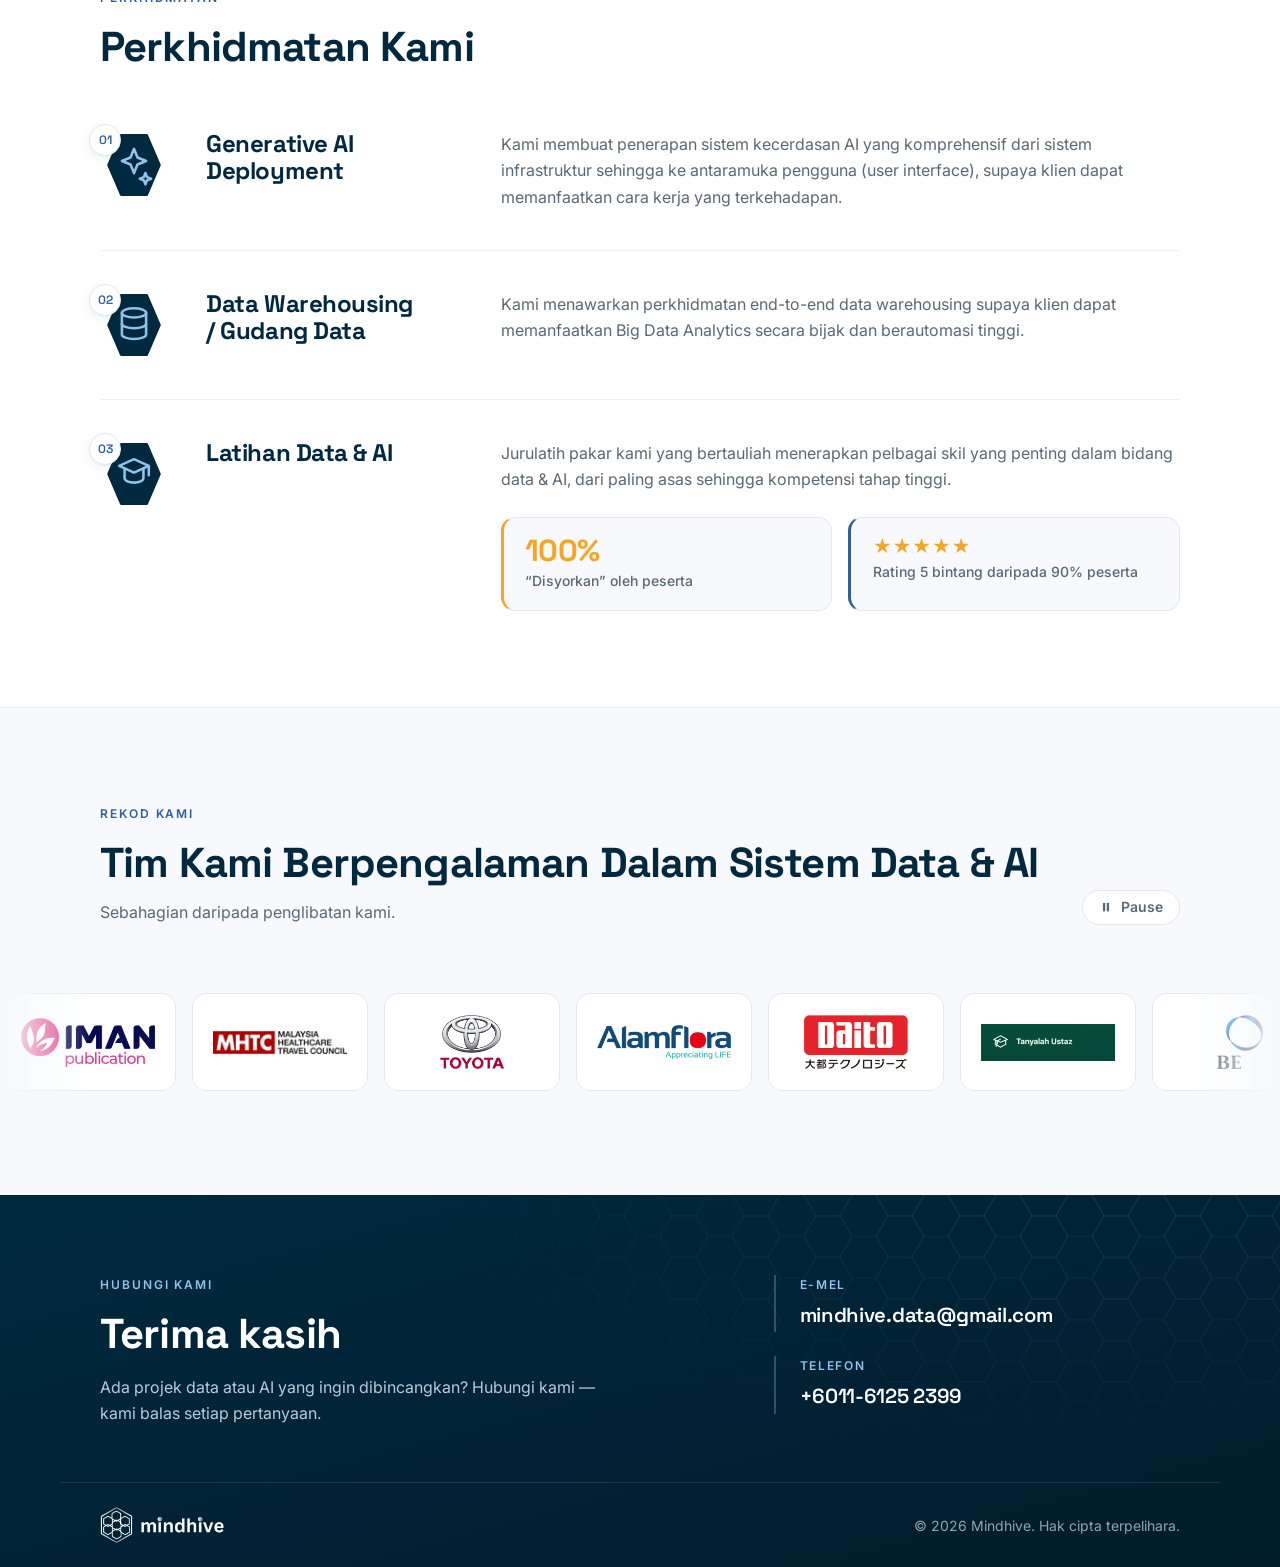
==== commit 5f292936: "Update pause and play labels in index.html" ====
--- a/index.html
+++ b/index.html
@@ -302,8 +302,8 @@
           <g class="ico-pause"><rect x="4.5" y="3" width="2.6" height="10" rx="1"/><rect x="8.9" y="3" width="2.6" height="10" rx="1"/></g>
           <path class="ico-play" d="M5 3.4v9.2l8-4.6Z"/>
         </svg>
-        <span class="lbl lbl--pause"><span data-lang="ms">Jeda</span><span data-lang="en">Pause</span></span>
-        <span class="lbl lbl--play"><span data-lang="ms">Main</span><span data-lang="en">Play</span></span>
+        <span class="lbl lbl--pause"><span data-lang="ms">Pause</span><span data-lang="en">Pause</span></span>
+        <span class="lbl lbl--play"><span data-lang="ms">Play</span><span data-lang="en">Play</span></span>
       </button>
     </header>
   </div>
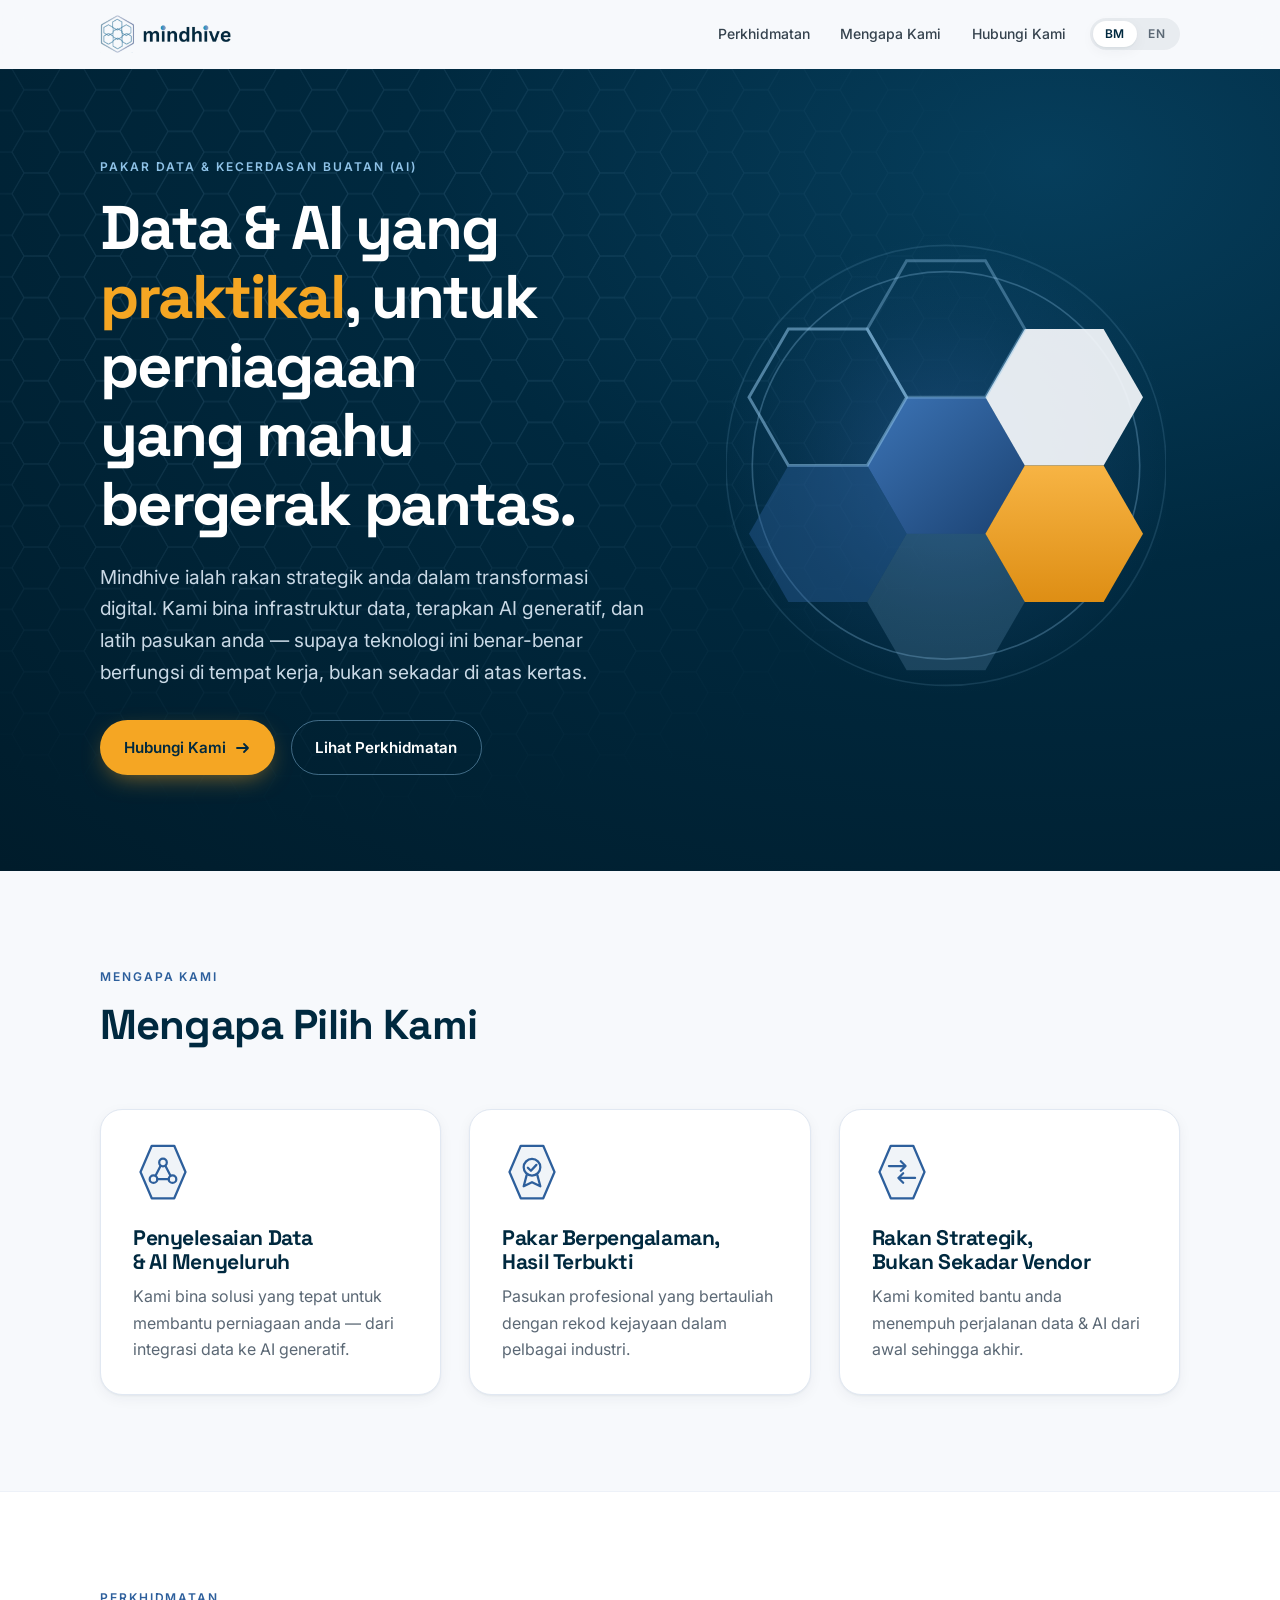
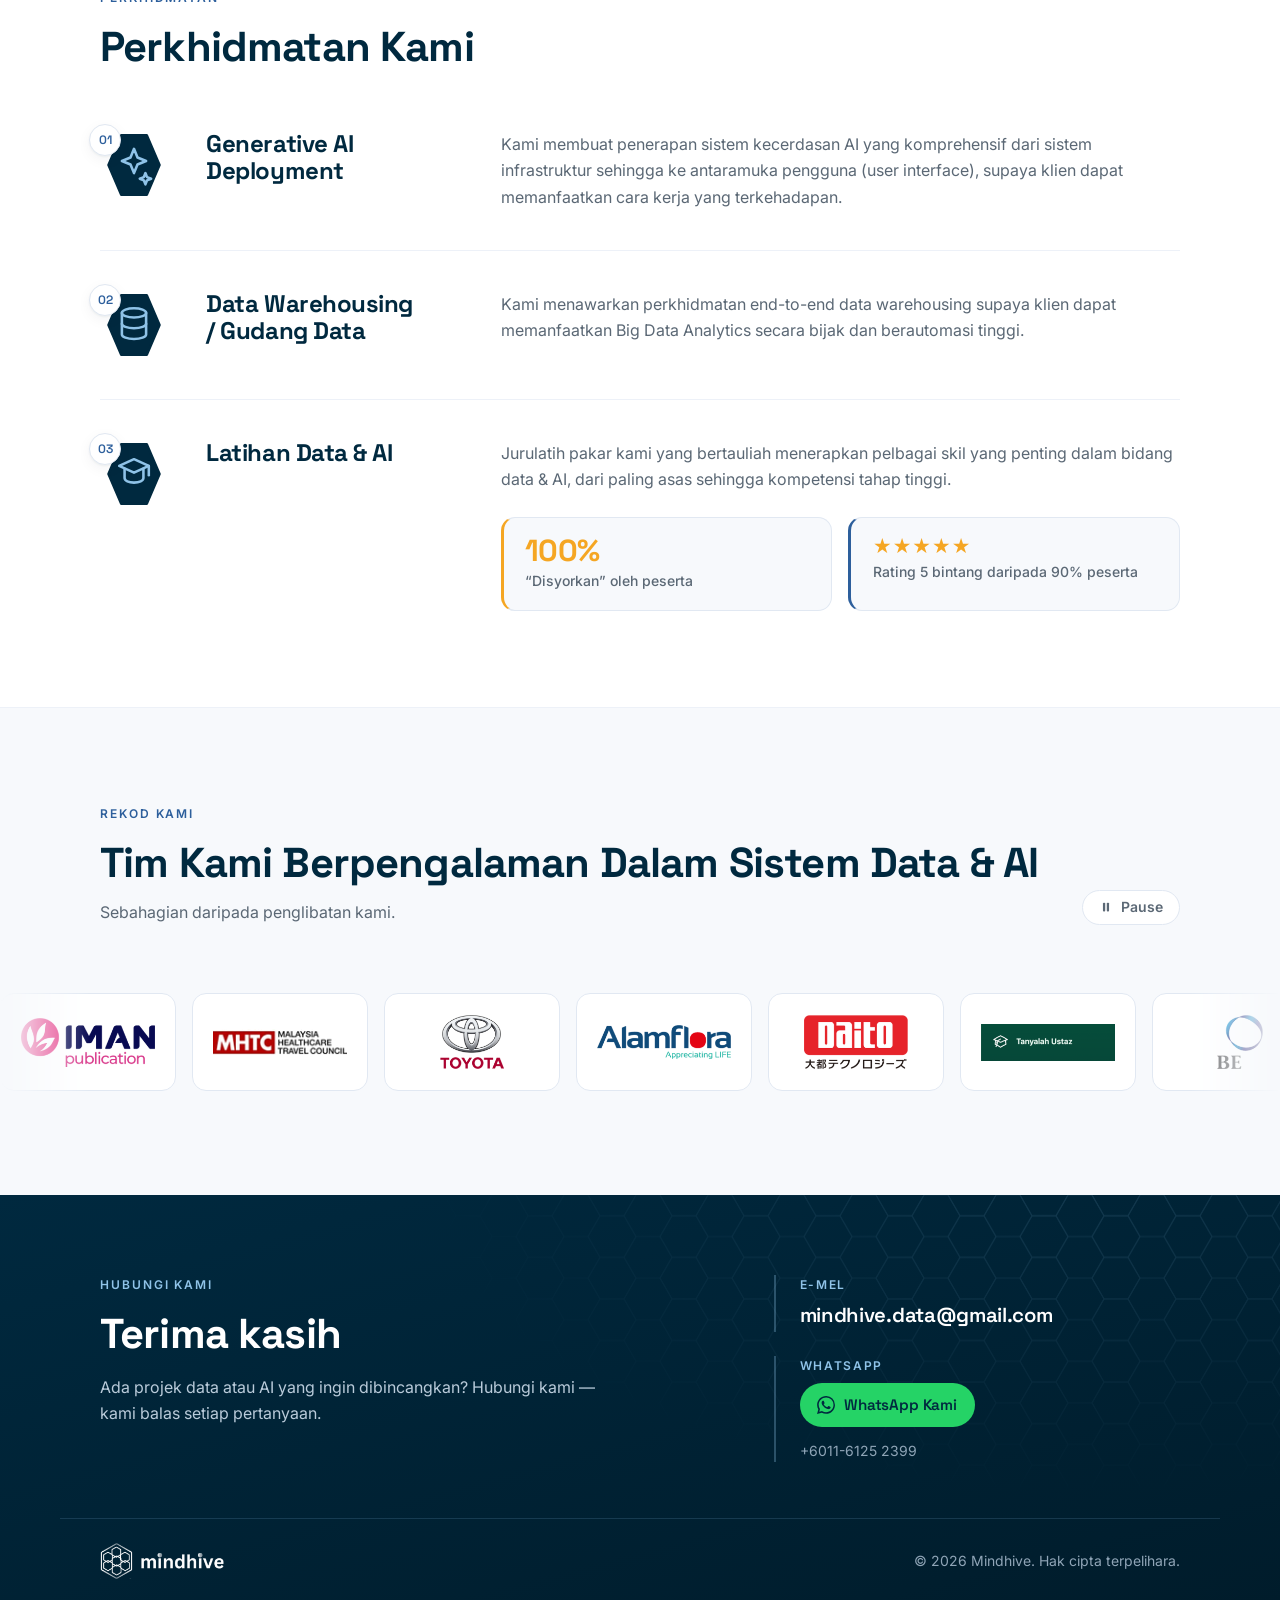
==== commit d1b4dd75: "Replace the phone number with a WhatsApp deep link The contact row now leads with a WhatsApp button " ====
--- a/index.html
+++ b/index.html
@@ -364,8 +364,16 @@
         <a href="mailto:mindhive.data@gmail.com">mindhive.data@gmail.com</a>
       </li>
       <li>
-        <span class="foot__lab"><span data-lang="ms">Telefon</span><span data-lang="en">Phone</span></span>
-        <a href="tel:+601161252399">+6011-6125 2399</a>
+        <span class="foot__lab">WhatsApp</span>
+        <!-- One link per language so the pre-filled message matches the page
+             language without JavaScript. -->
+        <a class="wabtn" data-lang="ms" href="https://wa.me/601161252399?text=Salam%20Mindhive%2C%20saya%20ingin%20bertanya%20tentang%20perkhidmatan%20data%20%26%20AI%20anda." target="_blank" rel="noopener noreferrer">
+          <svg class="wabtn__ico" viewBox="0 0 24 24" aria-hidden="true" focusable="false"><path d="M17.472 14.382c-.297-.149-1.758-.867-2.03-.967-.273-.099-.471-.148-.67.15-.197.297-.767.966-.94 1.164-.173.199-.347.223-.644.075-.297-.15-1.255-.463-2.39-1.475-.883-.788-1.48-1.761-1.653-2.059-.173-.297-.018-.458.13-.606.134-.133.347-.347.52-.52.174-.174.232-.298.347-.497.115-.198.057-.371-.03-.52-.086-.148-.66-1.591-.904-2.18-.239-.575-.48-.497-.66-.505-.171-.008-.367-.01-.563-.01-.196 0-.514.074-.783.372-.27.297-1.03 1.006-1.03 2.45 0 1.442 1.055 2.836 1.202 3.033.148.198 2.077 3.172 5.033 4.448.703.303 1.252.484 1.68.62.706.224 1.348.193 1.856.117.567-.085 1.758-.719 2.006-1.413.248-.694.248-1.29.173-1.414-.074-.124-.272-.198-.57-.347m-5.421 7.403h-.004a9.87 9.87 0 01-5.031-1.378l-.361-.214-3.741.982.998-3.648-.235-.374a9.86 9.86 0 01-1.51-5.26c.001-5.45 4.436-9.884 9.888-9.884 2.64 0 5.122 1.03 6.988 2.898a9.825 9.825 0 012.893 6.994c-.003 5.45-4.437 9.884-9.885 9.884m8.413-18.297A11.815 11.815 0 0012.05 0C5.495 0 .16 5.335.157 11.892c0 2.096.547 4.142 1.588 5.945L.057 24l6.305-1.654a11.882 11.882 0 005.683 1.448h.005c6.554 0 11.89-5.335 11.893-11.893a11.821 11.821 0 00-3.48-8.413Z"/></svg><span>WhatsApp Kami</span>
+        </a>
+        <a class="wabtn" data-lang="en" href="https://wa.me/601161252399?text=Hello%20Mindhive%2C%20I%20would%20like%20to%20enquire%20about%20your%20data%20%26%20AI%20services." target="_blank" rel="noopener noreferrer">
+          <svg class="wabtn__ico" viewBox="0 0 24 24" aria-hidden="true" focusable="false"><path d="M17.472 14.382c-.297-.149-1.758-.867-2.03-.967-.273-.099-.471-.148-.67.15-.197.297-.767.966-.94 1.164-.173.199-.347.223-.644.075-.297-.15-1.255-.463-2.39-1.475-.883-.788-1.48-1.761-1.653-2.059-.173-.297-.018-.458.13-.606.134-.133.347-.347.52-.52.174-.174.232-.298.347-.497.115-.198.057-.371-.03-.52-.086-.148-.66-1.591-.904-2.18-.239-.575-.48-.497-.66-.505-.171-.008-.367-.01-.563-.01-.196 0-.514.074-.783.372-.27.297-1.03 1.006-1.03 2.45 0 1.442 1.055 2.836 1.202 3.033.148.198 2.077 3.172 5.033 4.448.703.303 1.252.484 1.68.62.706.224 1.348.193 1.856.117.567-.085 1.758-.719 2.006-1.413.248-.694.248-1.29.173-1.414-.074-.124-.272-.198-.57-.347m-5.421 7.403h-.004a9.87 9.87 0 01-5.031-1.378l-.361-.214-3.741.982.998-3.648-.235-.374a9.86 9.86 0 01-1.51-5.26c.001-5.45 4.436-9.884 9.888-9.884 2.64 0 5.122 1.03 6.988 2.898a9.825 9.825 0 012.893 6.994c-.003 5.45-4.437 9.884-9.885 9.884m8.413-18.297A11.815 11.815 0 0012.05 0C5.495 0 .16 5.335.157 11.892c0 2.096.547 4.142 1.588 5.945L.057 24l6.305-1.654a11.882 11.882 0 005.683 1.448h.005c6.554 0 11.89-5.335 11.893-11.893a11.821 11.821 0 00-3.48-8.413Z"/></svg><span>WhatsApp Us</span>
+        </a>
+        <span class="foot__wanum">+6011-6125 2399</span>
       </li>
     </ul>
   </div>
--- a/styles.css
+++ b/styles.css
@@ -14,6 +14,7 @@
   --slate:     #35424E;
   --amber:     #F5A623;
   --green:     #17805B;
+  --wa:        #25D366;   /* WhatsApp brand green */
 
   /* derived surfaces */
   --paper:      #FFFFFF;
@@ -602,6 +603,36 @@
   transition: color .2s var(--ease);
 }
 .foot__contacts a:hover { color: var(--amber); }
+
+/* WhatsApp action. Navy on WhatsApp green clears 8:1 contrast; white on that
+   green would only reach ~1.7:1, so the label stays dark. */
+.foot__contacts .wabtn {
+  justify-self: start;
+  display: inline-flex;
+  align-items: center;
+  gap: 0.55rem;
+  margin-top: 0.15rem;
+  padding: 0.62rem 1.1rem;
+  border-radius: 999px;
+  background: var(--wa);
+  color: var(--navy);
+  font-size: 0.95rem;
+  letter-spacing: -0.01em;
+  transition: transform .2s var(--ease), background .2s var(--ease), box-shadow .2s var(--ease);
+}
+.foot__contacts .wabtn:hover {
+  background: #3AE47C;
+  color: var(--navy);
+  transform: translateY(-2px);
+  box-shadow: 0 10px 26px -10px rgba(37, 211, 102, .75);
+}
+.wabtn__ico { width: 18px; height: 18px; fill: currentColor; flex: 0 0 auto; }
+
+.foot__wanum {
+  font-size: var(--fs-small);
+  color: #8FA5B7;
+  margin-top: 0.45rem;
+}
 
 .foot__base {
   display: flex;
@@ -721,7 +752,7 @@
   .crow { flex-wrap: wrap; justify-content: center; padding-right: 0; }
   .crow[aria-hidden="true"] { display: none; }
   .marquee__btn { display: none; }
-  .btn:hover, .card:hover, .ctile:hover { transform: none; }
+  .btn:hover, .card:hover, .ctile:hover, .wabtn:hover { transform: none; }
 }
 
 @media (prefers-contrast: more) {
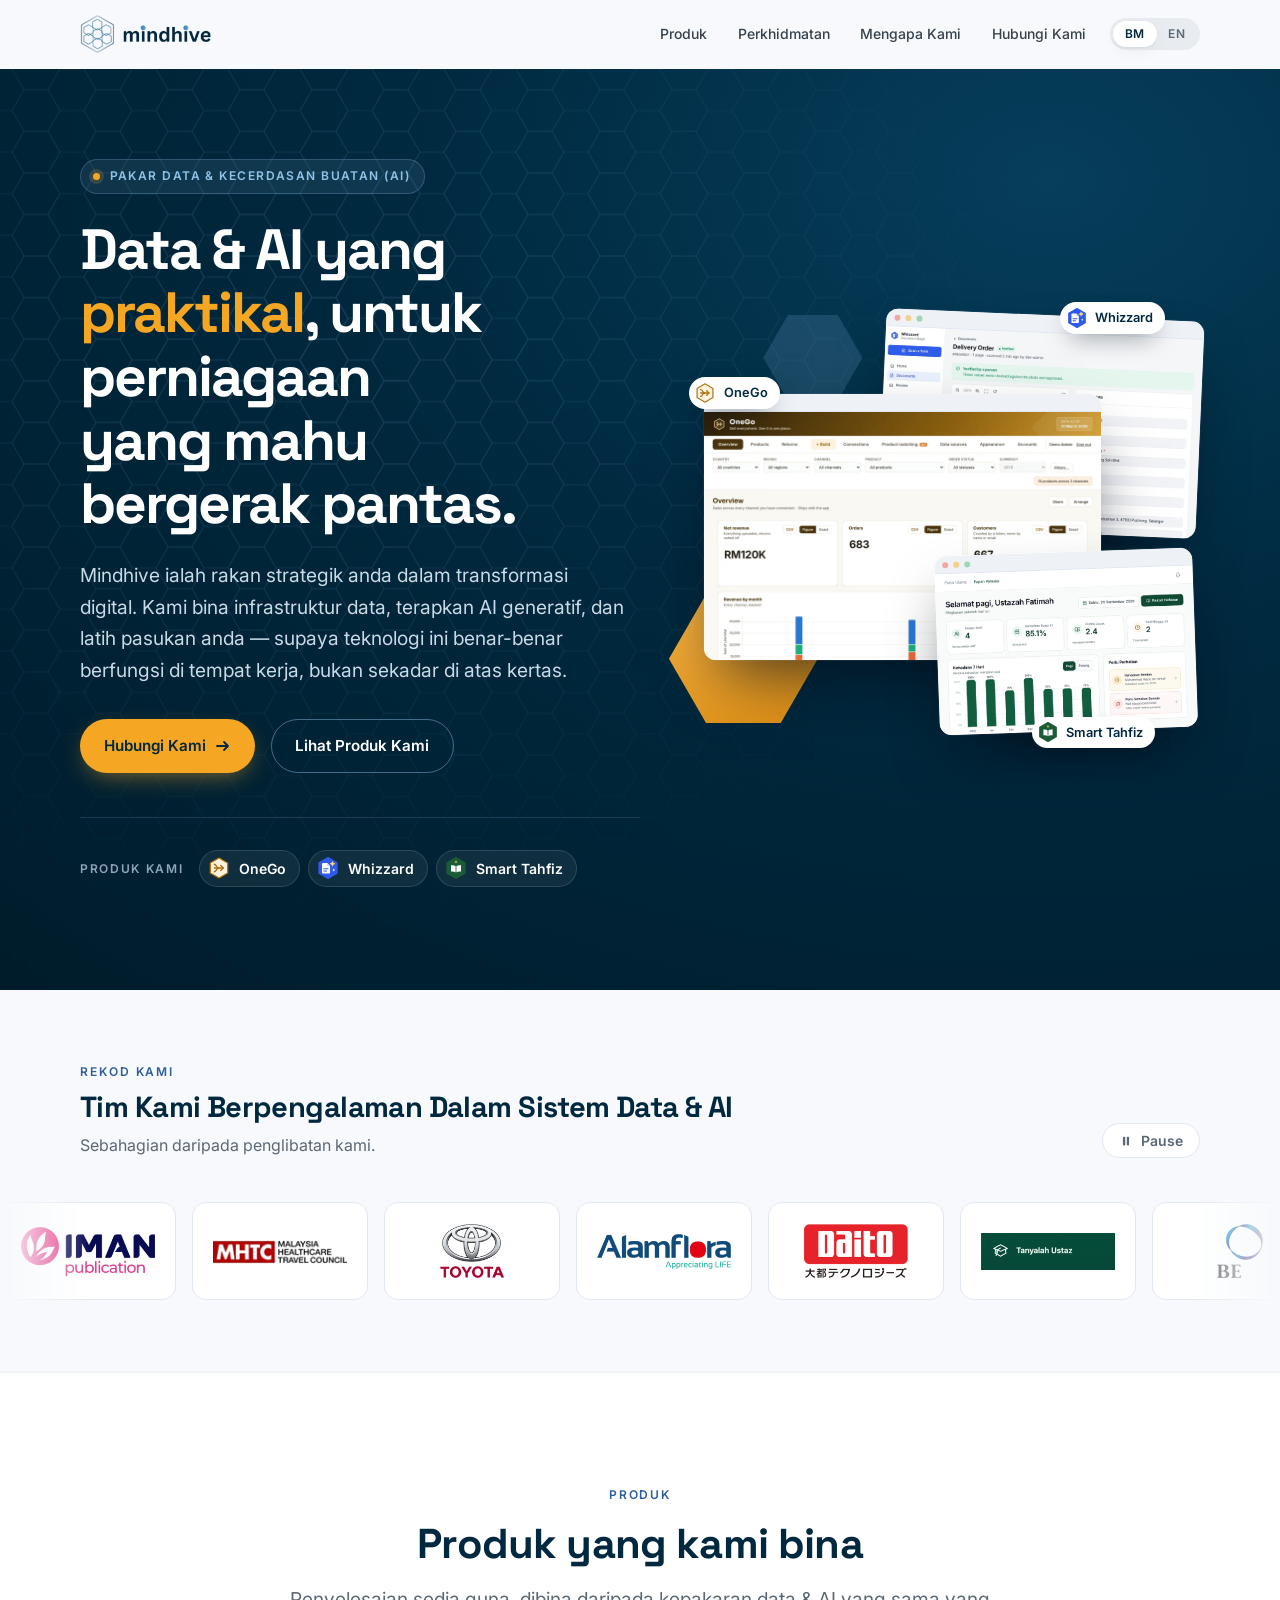
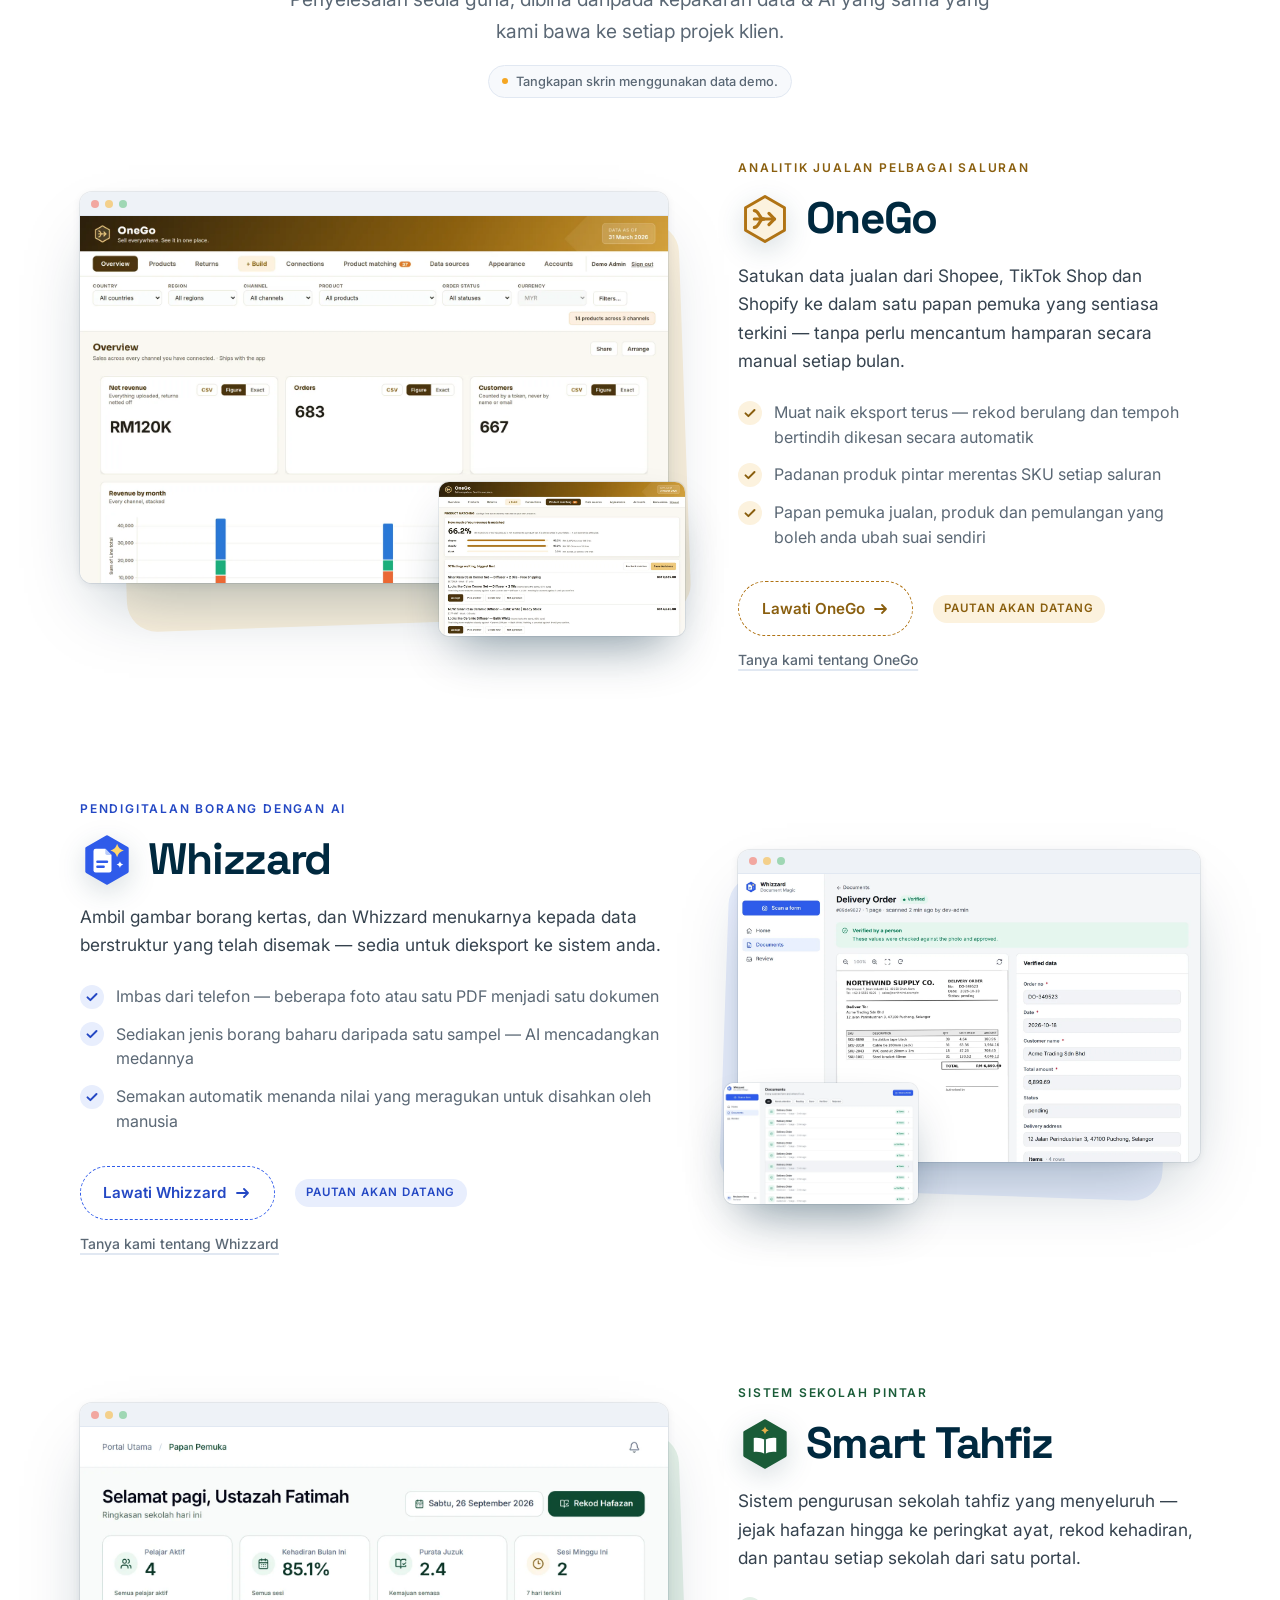
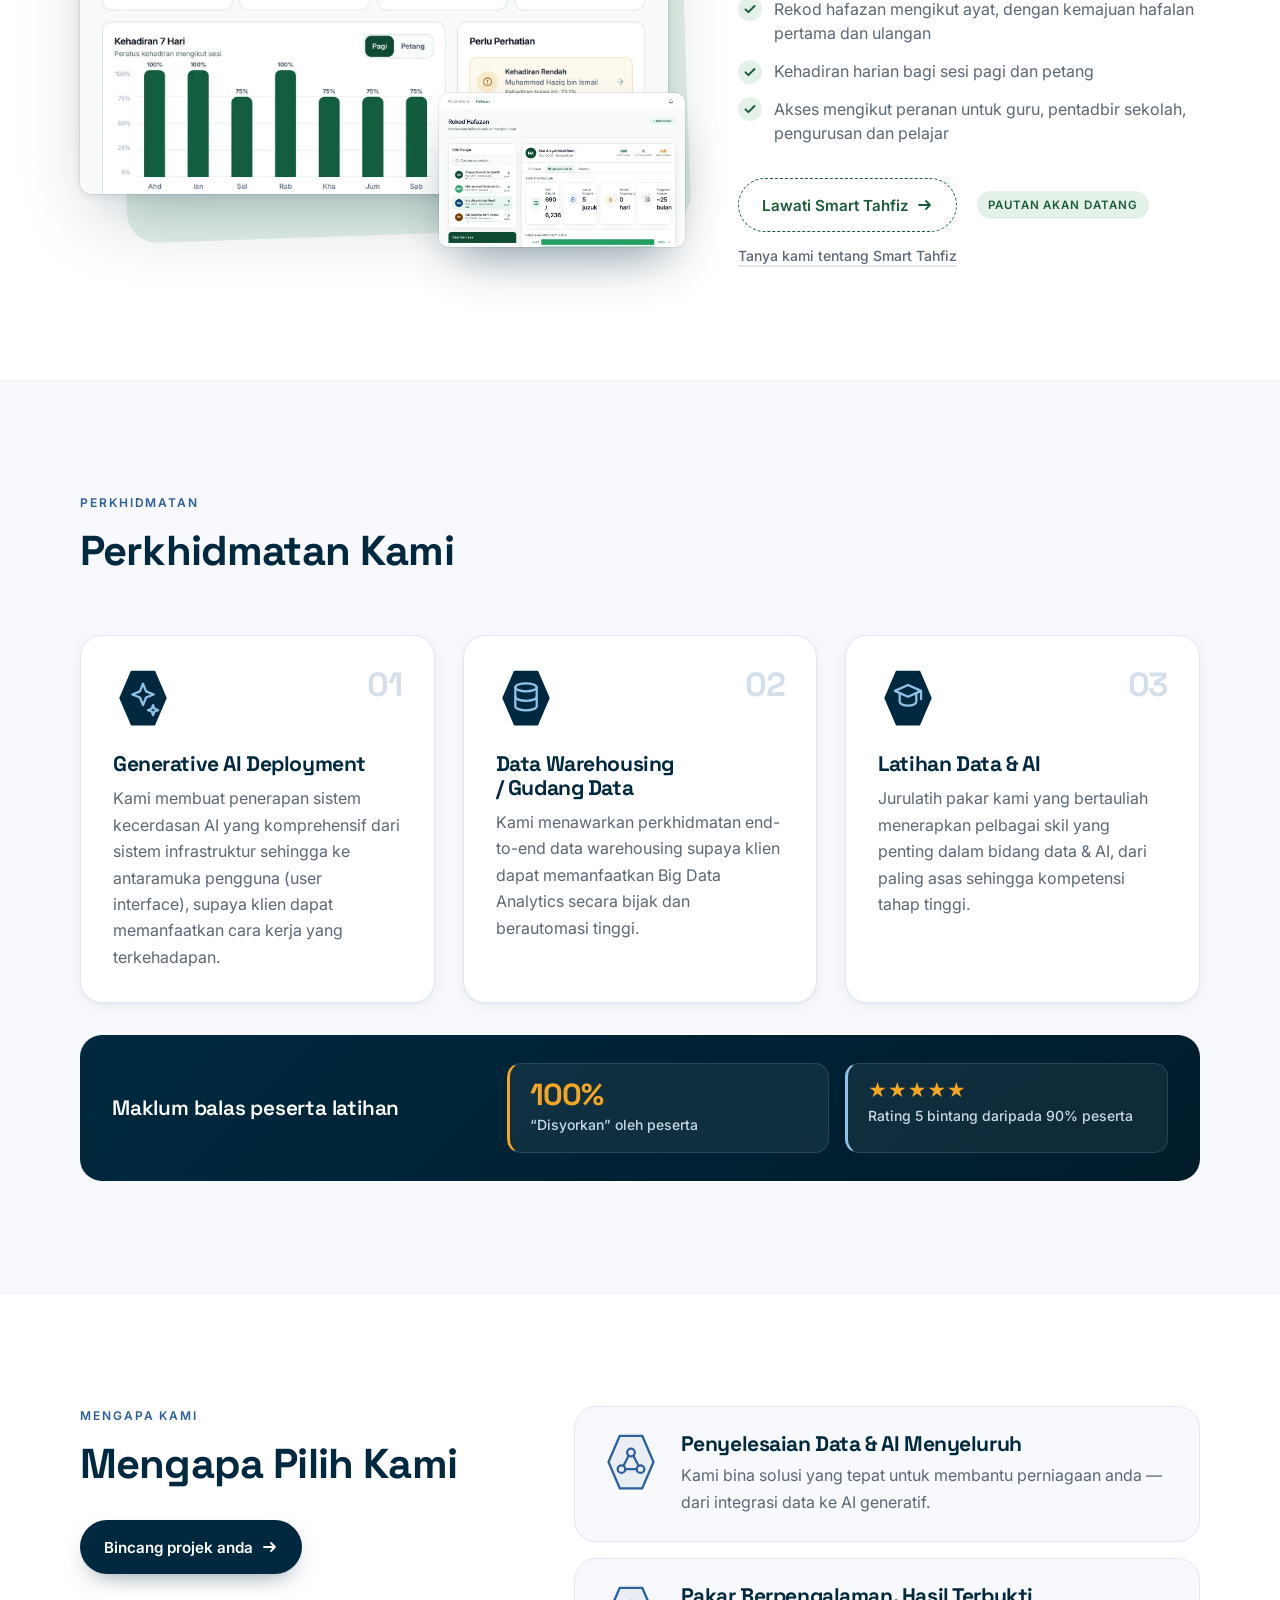
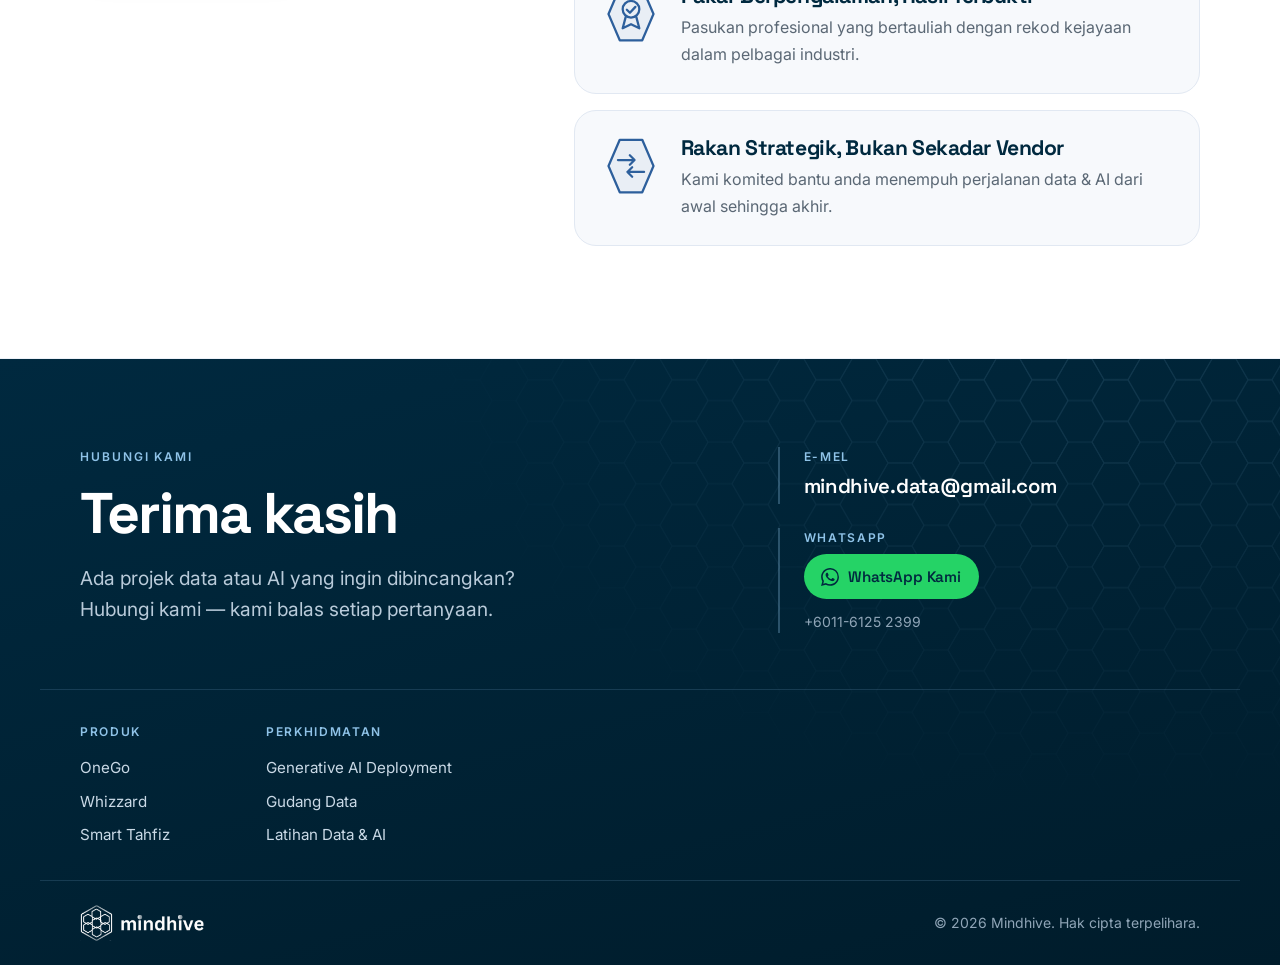
==== commit 1ef45f14: "Revamp the landing page and add the three products A new Products section presents OneGo, Whizzard a" ====
--- a/index.html
+++ b/index.html
@@ -20,7 +20,8 @@
 </head>
 <body>
 
-<!-- Shared SVG defs: honeycomb tile reused by the hero + footer background layers -->
+<!-- Shared SVG defs: the honeycomb tile behind the hero + footer, and one
+     mark per product so every place that shows a product uses the same drawing. -->
 <svg class="svgdefs" aria-hidden="true" focusable="false" width="0" height="0">
   <defs>
     <pattern id="comb" width="72" height="41.57" patternUnits="userSpaceOnUse">
@@ -31,6 +32,42 @@
         <path d="M12 41.57 24 20.78 48 20.78 60 41.57 48 62.35 24 62.35Z"/>
       </g>
     </pattern>
+
+    <!-- OneGo: channels merging into one arrow, in a honey cell (the product's own mark) -->
+    <symbol id="mk-onego" viewBox="0 0 48 48">
+      <path d="M24 4 41.3 14V34L24 44 6.7 34V14Z" fill="#FCF2DE" stroke="#B07314" stroke-width="2.6" stroke-linejoin="round"/>
+      <g fill="none" stroke="#B07314" stroke-width="2.8" stroke-linecap="round" stroke-linejoin="round">
+        <path d="M14.5 16.5C19 16.5 18.5 24 23 24"/>
+        <path d="M14.5 31.5C19 31.5 18.5 24 23 24"/>
+        <path d="M14.5 24H32.5"/>
+        <path d="M27.5 19L32.5 24L27.5 29"/>
+      </g>
+    </symbol>
+
+    <!-- Whizzard: a document with a spark, in a blue cell (the product's own mark) -->
+    <symbol id="mk-whizzard" viewBox="0 0 48 48">
+      <path d="M24 3.5 41.8 13.75V34.25L24 44.5 6.2 34.25V13.75Z" fill="#2F5BEA" stroke="#2F5BEA" stroke-width="3" stroke-linejoin="round"/>
+      <path d="M14 14h8.5L28 19.5V33a2 2 0 0 1-2 2H14a2 2 0 0 1-2-2V16a2 2 0 0 1 2-2Z" fill="#fff"/>
+      <path d="M22.5 14v4a1.5 1.5 0 0 0 1.5 1.5H28Z" fill="#B9CBFA"/>
+      <path d="M15.5 25.5h8.5M15.5 30h5.5" stroke="#2F5BEA" stroke-width="2.2" stroke-linecap="round"/>
+      <path d="M33 9.5C34.08 12.98 35.52 14.42 39 15.5C35.52 16.58 34.08 18.02 33 21.5C31.92 18.02 30.48 16.58 27 15.5C30.48 14.42 31.92 12.98 33 9.5Z" fill="#FFD66B"/>
+      <path d="M35.5 25C36.04 26.74 36.76 27.46 38.5 28C36.76 28.54 36.04 29.26 35.5 31C34.96 29.26 34.24 28.54 32.5 28C34.24 27.46 34.96 26.74 35.5 25Z" fill="#fff"/>
+    </symbol>
+
+    <!-- Smart Tahfiz: an open book with a spark, in a green cell -->
+    <symbol id="mk-tahfiz" viewBox="0 0 48 48">
+      <path d="M24 3.5 41.8 13.75V34.25L24 44.5 6.2 34.25V13.75Z" fill="#1A5C38" stroke="#1A5C38" stroke-width="3" stroke-linejoin="round"/>
+      <path d="M24 20.5c-2.9-1.9-6.6-2.5-10-1.9v12.6c3.4-.6 7.1 0 10 1.9 2.9-1.9 6.6-2.5 10-1.9V18.6c-3.4-.6-7.1 0-10 1.9Z" fill="#fff"/>
+      <path d="M24 20.5v12.6" stroke="#1A5C38" stroke-width="1.6" stroke-linecap="round"/>
+      <path d="M24 8.5c.62 2 1.45 2.83 3.45 3.45-2 .62-2.83 1.45-3.45 3.45-.62-2-1.45-2.83-3.45-3.45 2-.62 2.83-1.45 3.45-3.45Z" fill="#E7B04A"/>
+    </symbol>
+
+    <symbol id="ico-arrow" viewBox="0 0 16 16">
+      <path d="M2 8h11M9 4l4 4-4 4" fill="none" stroke="currentColor" stroke-width="1.8" stroke-linecap="round" stroke-linejoin="round"/>
+    </symbol>
+    <symbol id="ico-check" viewBox="0 0 20 20">
+      <path d="M5 10.4l3.2 3.1L15 6.6" fill="none" stroke="currentColor" stroke-width="2.2" stroke-linecap="round" stroke-linejoin="round"/>
+    </symbol>
   </defs>
 </svg>
 
@@ -47,6 +84,7 @@
     </a>
 
     <nav class="nav__links" id="navlinks" aria-label="Utama">
+      <a href="#products"><span data-lang="ms">Produk</span><span data-lang="en">Products</span></a>
       <a href="#services"><span data-lang="ms">Perkhidmatan</span><span data-lang="en">Services</span></a>
       <a href="#why"><span data-lang="ms">Mengapa Kami</span><span data-lang="en">Why Us</span></a>
       <a href="#contact"><span data-lang="ms">Hubungi Kami</span><span data-lang="en">Contact Us</span></a>
@@ -76,7 +114,8 @@
 
   <div class="wrap hero__inner">
     <div class="hero__copy">
-      <p class="eyebrow eyebrow--light">
+      <p class="hero__eyebrow">
+        <span class="hero__eyebrow-dot" aria-hidden="true"></span>
         <span data-lang="ms">Pakar Data &amp; Kecerdasan Buatan (AI)</span>
         <span data-lang="en">Data &amp; Artificial Intelligence (AI) Specialists</span>
       </p>
@@ -95,204 +134,61 @@
         <a class="btn btn--amber" href="#contact">
           <span data-lang="ms">Hubungi Kami</span>
           <span data-lang="en">Contact Us</span>
-          <svg viewBox="0 0 16 16" aria-hidden="true" focusable="false"><path d="M2 8h11M9 4l4 4-4 4" fill="none" stroke="currentColor" stroke-width="1.8" stroke-linecap="round" stroke-linejoin="round"/></svg>
+          <svg aria-hidden="true" focusable="false"><use href="#ico-arrow"/></svg>
         </a>
-        <a class="btn btn--ghost" href="#services">
-          <span data-lang="ms">Lihat Perkhidmatan</span>
-          <span data-lang="en">Explore Services</span>
+        <a class="btn btn--ghost" href="#products">
+          <span data-lang="ms">Lihat Produk Kami</span>
+          <span data-lang="en">Explore Our Products</span>
         </a>
       </div>
-    </div>
-
-    <!-- Signature moment: honeycomb flower -->
+
+      <div class="hero__products">
+        <span class="hero__products-lab"><span data-lang="ms">Produk kami</span><span data-lang="en">Our products</span></span>
+        <ul class="hero__chips">
+          <li><a class="pchip" href="#onego"><svg aria-hidden="true" focusable="false"><use href="#mk-onego"/></svg>OneGo</a></li>
+          <li><a class="pchip" href="#whizzard"><svg aria-hidden="true" focusable="false"><use href="#mk-whizzard"/></svg>Whizzard</a></li>
+          <li><a class="pchip" href="#smart-tahfiz"><svg aria-hidden="true" focusable="false"><use href="#mk-tahfiz"/></svg>Smart Tahfiz</a></li>
+        </ul>
+      </div>
+    </div>
+
+    <!-- Signature moment: the three products, stacked. Decorative here —
+         the Products section below carries the described screenshots. -->
     <div class="hero__art" aria-hidden="true">
-      <svg viewBox="-134 -144 268 288" focusable="false">
-        <defs>
-          <linearGradient id="cellA" x1="0" y1="0" x2="1" y2="1">
-            <stop offset="0" stop-color="#3C74B6"/><stop offset="1" stop-color="#1B4272"/>
-          </linearGradient>
-          <linearGradient id="cellB" x1="0" y1="0" x2="0" y2="1">
-            <stop offset="0" stop-color="#F7B444"/><stop offset="1" stop-color="#DE8E14"/>
-          </linearGradient>
-          <radialGradient id="glow" cx=".5" cy=".5" r=".5">
-            <stop offset="0" stop-color="#2D5F9C" stop-opacity=".5"/>
-            <stop offset=".65" stop-color="#2D5F9C" stop-opacity=".12"/>
-            <stop offset="1" stop-color="#2D5F9C" stop-opacity="0"/>
-          </radialGradient>
-        </defs>
-
-        <circle cx="0" cy="0" r="140" fill="url(#glow)"/>
-        <circle cx="0" cy="0" r="118" fill="none" stroke="#8FC3E8" stroke-width="1" opacity=".3"/>
-        <circle cx="0" cy="0" r="134" fill="none" stroke="#8FC3E8" stroke-width="1" opacity=".14"/>
-
-        <g class="flower">
-          <path class="cell" style="--i:0" d="M-48 0 -24 -41.57 24 -41.57 48 0 24 41.57 -24 41.57Z" fill="url(#cellA)"/>
-          <path class="cell" style="--i:1" d="M24 -41.57 48 -83.14 96 -83.14 120 -41.57 96 0 48 0Z" fill="#F7F9FC" opacity=".92"/>
-          <path class="cell" style="--i:2" d="M24 41.57 48 0 96 0 120 41.57 96 83.14 48 83.14Z" fill="url(#cellB)"/>
-          <path class="cell" style="--i:3" d="M-120 -41.57 -96 -83.14 -48 -83.14 -24 -41.57 -48 0 -96 0Z" fill="none" stroke="#8FC3E8" stroke-width="1.8" opacity=".55"/>
-          <path class="cell" style="--i:4" d="M-120 41.57 -96 0 -48 0 -24 41.57 -48 83.14 -96 83.14Z" fill="#2D5F9C" opacity=".42"/>
-          <path class="cell" style="--i:5" d="M-48 -83.14 -24 -124.71 24 -124.71 48 -83.14 24 -41.57 -24 -41.57Z" fill="none" stroke="#8FC3E8" stroke-width="1.8" opacity=".38"/>
-          <path class="cell" style="--i:6" d="M-48 83.14 -24 41.57 24 41.57 48 83.14 24 124.71 -24 124.71Z" fill="#8FC3E8" opacity=".18"/>
-        </g>
-      </svg>
+      <div class="stack">
+        <span class="stack__hex stack__hex--a"></span>
+        <span class="stack__hex stack__hex--b"></span>
+        <figure class="frame stack__card stack__card--back">
+          <div class="frame__bar"><i></i><i></i><i></i></div>
+          <img src="products/whizzard-verified.webp" width="1600" height="1000" alt="" decoding="async">
+        </figure>
+        <figure class="frame stack__card stack__card--front">
+          <div class="frame__bar"><i></i><i></i><i></i></div>
+          <img src="products/onego-overview.webp" width="1600" height="1000" alt="" fetchpriority="high" decoding="async">
+        </figure>
+        <figure class="frame stack__card stack__card--side">
+          <div class="frame__bar"><i></i><i></i><i></i></div>
+          <img src="products/smart-tahfiz-dashboard.webp" width="1600" height="1000" alt="" decoding="async">
+        </figure>
+        <span class="stack__tag stack__tag--back"><svg focusable="false"><use href="#mk-whizzard"/></svg>Whizzard</span>
+        <span class="stack__tag stack__tag--front"><svg focusable="false"><use href="#mk-onego"/></svg>OneGo</span>
+        <span class="stack__tag stack__tag--side"><svg focusable="false"><use href="#mk-tahfiz"/></svg>Smart Tahfiz</span>
+      </div>
     </div>
   </div>
 </section>
 
-<!-- ============ WHY US ============ -->
-<section class="section" id="why">
+<!-- ============ TRACK RECORD (client strip) ============ -->
+<section class="clients" id="track">
   <div class="wrap">
-    <header class="shead">
-      <p class="eyebrow"><span data-lang="ms">Mengapa Kami</span><span data-lang="en">Why Us</span></p>
-      <h2><span data-lang="ms">Mengapa Pilih Kami</span><span data-lang="en">Why Choose Us</span></h2>
-    </header>
-
-    <div class="grid grid--3">
-      <article class="card reveal">
-        <span class="hexicon" aria-hidden="true">
-          <svg viewBox="0 0 48 48" focusable="false">
-            <path class="hexicon__frame" d="M15 3h18l9 21-9 21H15L6 24Z"/>
-            <g class="hexicon__glyph" transform="translate(1.2 1.2) scale(0.95)">
-              <circle cx="24" cy="16" r="3.2"/><circle cx="16" cy="30" r="3.2"/><circle cx="32" cy="30" r="3.2"/>
-              <path d="M22 18.7 17.8 27M26 18.7 30.2 27M19.2 30h9.6"/>
-            </g>
-          </svg>
-        </span>
-        <h3><span data-lang="ms">Penyelesaian Data &amp; AI Menyeluruh</span><span data-lang="en">End-to-End Data &amp; AI Solutions</span></h3>
-        <p><span data-lang="ms">Kami bina solusi yang tepat untuk membantu perniagaan anda — dari integrasi data ke AI generatif.</span><span data-lang="en">We build the right solution for your business — from data integration to generative AI.</span></p>
-      </article>
-
-      <article class="card reveal">
-        <span class="hexicon" aria-hidden="true">
-          <svg viewBox="0 0 48 48" focusable="false">
-            <path class="hexicon__frame" d="M15 3h18l9 21-9 21H15L6 24Z"/>
-            <g class="hexicon__glyph" transform="translate(1.2 1.2) scale(0.95)">
-              <circle cx="24" cy="20" r="7"/>
-              <path d="M20.5 20.4l2.6 2.6 4.6-5"/>
-              <path d="M19.5 26.6 17 36l7-3.4L31 36l-2.5-9.4"/>
-            </g>
-          </svg>
-        </span>
-        <h3><span data-lang="ms">Pakar Berpengalaman, Hasil Terbukti</span><span data-lang="en">Experienced Experts, Proven Results</span></h3>
-        <p><span data-lang="ms">Pasukan profesional yang bertauliah dengan rekod kejayaan dalam pelbagai industri.</span><span data-lang="en">A certified professional team with a track record of success across industries.</span></p>
-      </article>
-
-      <article class="card reveal">
-        <span class="hexicon" aria-hidden="true">
-          <svg viewBox="0 0 48 48" focusable="false">
-            <path class="hexicon__frame" d="M15 3h18l9 21-9 21H15L6 24Z"/>
-            <g class="hexicon__glyph" transform="translate(1.2 1.2) scale(0.95)">
-              <path d="M13 19h14M23 15l4 4-4 4"/>
-              <path d="M35 29H21M25 25l-4 4 4 4"/>
-            </g>
-          </svg>
-        </span>
-        <h3><span data-lang="ms">Rakan Strategik, Bukan Sekadar Vendor</span><span data-lang="en">A Strategic Partner, Not Just a Vendor</span></h3>
-        <p><span data-lang="ms">Kami komited bantu anda menempuh perjalanan data &amp; AI dari awal sehingga akhir.</span><span data-lang="en">We're committed to supporting your data &amp; AI journey from start to finish.</span></p>
-      </article>
-    </div>
-  </div>
-</section>
-
-<!-- ============ SERVICES ============ -->
-<section class="section section--alt" id="services">
-  <div class="wrap">
-    <header class="shead">
-      <p class="eyebrow"><span data-lang="ms">Perkhidmatan</span><span data-lang="en">Services</span></p>
-      <h2><span data-lang="ms">Perkhidmatan Kami</span><span data-lang="en">Our Services</span></h2>
-    </header>
-
-    <ol class="svclist">
-      <li class="svc reveal">
-        <div class="svc__badges">
-          <span class="hexicon hexicon--solid" aria-hidden="true">
-            <svg viewBox="0 0 48 48" focusable="false">
-              <path class="hexicon__frame" d="M15 3h18l9 21-9 21H15L6 24Z"/>
-              <g class="hexicon__glyph" transform="translate(1.2 1.2) scale(0.95)">
-                <path d="M24 12l2.6 6.4L33 21l-6.4 2.6L24 30l-2.6-6.4L15 21l6.4-2.6Z"/>
-                <path d="M32.5 30l1.2 3 3 1.2-3 1.2-1.2 3-1.2-3-3-1.2 3-1.2Z"/>
-              </g>
-            </svg>
-          </span>
-          <span class="numbadge" aria-hidden="true">01</span>
-        </div>
-        <h3 class="svc__h"><span data-lang="ms">Generative AI Deployment</span><span data-lang="en">Generative AI Deployment</span></h3>
-        <div class="svc__text">
-          <p><span data-lang="ms">Kami membuat penerapan sistem kecerdasan AI yang komprehensif dari sistem infrastruktur sehingga ke antaramuka pengguna (user interface), supaya klien dapat memanfaatkan cara kerja yang terkehadapan.</span><span data-lang="en">We deploy comprehensive AI systems, from backend infrastructure through to the user interface, so clients can put next-generation ways of working to use.</span></p>
-        </div>
-      </li>
-
-      <li class="svc reveal">
-        <div class="svc__badges">
-          <span class="hexicon hexicon--solid" aria-hidden="true">
-            <svg viewBox="0 0 48 48" focusable="false">
-              <path class="hexicon__frame" d="M15 3h18l9 21-9 21H15L6 24Z"/>
-              <g class="hexicon__glyph" transform="translate(1.2 1.2) scale(0.95)">
-                <ellipse cx="24" cy="15" rx="9" ry="3.4"/>
-                <path d="M15 15v8c0 1.9 4 3.4 9 3.4s9-1.5 9-3.4v-8"/>
-                <path d="M15 23v8c0 1.9 4 3.4 9 3.4s9-1.5 9-3.4v-8"/>
-              </g>
-            </svg>
-          </span>
-          <span class="numbadge" aria-hidden="true">02</span>
-        </div>
-        <h3 class="svc__h"><span data-lang="ms">Data Warehousing / Gudang Data</span><span data-lang="en">Data Warehousing</span></h3>
-        <div class="svc__text">
-          <p><span data-lang="ms">Kami menawarkan perkhidmatan end-to-end data warehousing supaya klien dapat memanfaatkan Big Data Analytics secara bijak dan berautomasi tinggi.</span><span data-lang="en">We offer end-to-end data warehousing so clients can put Big Data Analytics to work, intelligently and with high automation.</span></p>
-        </div>
-      </li>
-
-      <li class="svc reveal">
-        <div class="svc__badges">
-          <span class="hexicon hexicon--solid" aria-hidden="true">
-            <svg viewBox="0 0 48 48" focusable="false">
-              <path class="hexicon__frame" d="M15 3h18l9 21-9 21H15L6 24Z"/>
-              <g class="hexicon__glyph" transform="translate(1.2 1.2) scale(0.95)">
-                <path d="M24 13l11 5-11 5-11-5Z"/>
-                <path d="M17 20.2V27c0 2 3.1 3.4 7 3.4s7-1.4 7-3.4v-6.8"/>
-                <path d="M35 18v7"/>
-              </g>
-            </svg>
-          </span>
-          <span class="numbadge" aria-hidden="true">03</span>
-        </div>
-        <h3 class="svc__h"><span data-lang="ms">Latihan Data &amp; AI</span><span data-lang="en">Data &amp; AI Training</span></h3>
-        <div class="svc__text">
-          <p><span data-lang="ms">Jurulatih pakar kami yang bertauliah menerapkan pelbagai skil yang penting dalam bidang data &amp; AI, dari paling asas sehingga kompetensi tahap tinggi.</span><span data-lang="en">Our certified expert trainers build the essential skills in data &amp; AI, from the fundamentals through to advanced competency.</span></p>
-
-          <div class="stats">
-            <div class="stat stat--amber">
-              <span class="stat__fig">100%</span>
-              <span class="stat__lab">
-                <span data-lang="ms">“Disyorkan” oleh peserta</span>
-                <span data-lang="en">“Recommended” by participants</span>
-              </span>
-            </div>
-            <div class="stat">
-              <span class="stat__fig" aria-hidden="true">★★★★★</span>
-              <span class="stat__lab">
-                <span data-lang="ms">Rating 5 bintang daripada 90% peserta</span>
-                <span data-lang="en">5-star rating from 90% of participants</span>
-              </span>
-            </div>
-          </div>
-        </div>
-      </li>
-    </ol>
-  </div>
-</section>
-
-<!-- ============ TRACK RECORD ============ -->
-<section class="section" id="track">
-  <div class="wrap">
-    <header class="shead shead--split">
+    <header class="clients__head">
       <div>
         <p class="eyebrow"><span data-lang="ms">Rekod Kami</span><span data-lang="en">Track Record</span></p>
-        <h2>
+        <h2 class="clients__title">
           <span data-lang="ms">Tim Kami Berpengalaman Dalam Sistem Data &amp; AI</span>
           <span data-lang="en">Our Track Record in Data &amp; AI Systems</span>
         </h2>
-        <p class="shead__lede">
+        <p class="clients__lede">
           <span data-lang="ms">Sebahagian daripada penglibatan kami.</span>
           <span data-lang="en">A selection of our engagements.</span>
         </p>
@@ -338,6 +234,345 @@
   </div>
 </section>
 
+<!-- ============ PRODUCTS ============
+     Each product's "Visit" link is an <a> with NO href on purpose: it renders
+     as an inert placeholder with a "coming soon" note. When a product's site is
+     ready, add href="https://…" to its .plink — the note hides itself and the
+     button becomes live. No other change needed. -->
+<section class="section section--paper" id="products">
+  <div class="wrap">
+    <header class="shead shead--center">
+      <p class="eyebrow"><span data-lang="ms">Produk</span><span data-lang="en">Products</span></p>
+      <h2><span data-lang="ms">Produk yang kami bina</span><span data-lang="en">Products we've built</span></h2>
+      <p class="shead__lede">
+        <span data-lang="ms">Penyelesaian sedia guna, dibina daripada kepakaran data &amp; AI yang sama yang kami bawa ke setiap projek klien.</span>
+        <span data-lang="en">Ready-to-use solutions, built on the same data &amp; AI expertise we bring to every client project.</span>
+      </p>
+      <p class="shead__note">
+        <span data-lang="ms">Tangkapan skrin menggunakan data demo.</span>
+        <span data-lang="en">Screenshots show demo data.</span>
+      </p>
+    </header>
+
+    <div class="prods">
+
+      <!-- ---------- OneGo ---------- -->
+      <article class="prod prod--onego reveal" id="onego" aria-labelledby="onego-name">
+        <div class="prod__media">
+          <figure class="frame prod__shot">
+            <div class="frame__bar"><i></i><i></i><i></i></div>
+            <img src="products/onego-overview.webp" width="1600" height="1000" loading="lazy" decoding="async"
+                 alt="Papan pemuka OneGo: hasil bersih, pesanan dan pelanggan, serta hasil bulanan mengikut saluran jualan"
+                 data-alt-ms="Papan pemuka OneGo: hasil bersih, pesanan dan pelanggan, serta hasil bulanan mengikut saluran jualan"
+                 data-alt-en="OneGo dashboard: net revenue, orders and customers, plus monthly revenue by sales channel">
+          </figure>
+          <figure class="frame frame--sm prod__inset">
+            <img src="products/onego-matching.webp" width="960" height="600" loading="lazy" decoding="async"
+                 alt="Skrin padanan produk OneGo: peratus hasil yang dipadankan bagi setiap saluran"
+                 data-alt-ms="Skrin padanan produk OneGo: peratus hasil yang dipadankan bagi setiap saluran"
+                 data-alt-en="OneGo product matching screen: share of revenue matched per channel">
+          </figure>
+        </div>
+
+        <div class="prod__body">
+          <p class="prod__kicker">
+            <span data-lang="ms">Analitik jualan pelbagai saluran</span>
+            <span data-lang="en">Multi-channel sales analytics</span>
+          </p>
+          <h3 class="prod__name" id="onego-name">
+            <svg class="prod__mark" aria-hidden="true" focusable="false"><use href="#mk-onego"/></svg>
+            OneGo
+          </h3>
+          <p class="prod__lede">
+            <span data-lang="ms">Satukan data jualan dari Shopee, TikTok Shop dan Shopify ke dalam satu papan pemuka yang sentiasa terkini — tanpa perlu mencantum hamparan secara manual setiap bulan.</span>
+            <span data-lang="en">Bring your Shopee, TikTok Shop and Shopify sales into one dashboard that stays current — no more stitching spreadsheets together every month.</span>
+          </p>
+          <ul class="prod__feats">
+            <li><svg aria-hidden="true" focusable="false"><use href="#ico-check"/></svg>
+              <span data-lang="ms">Muat naik eksport terus — rekod berulang dan tempoh bertindih dikesan secara automatik</span>
+              <span data-lang="en">Drop in raw exports — duplicates and overlapping periods are caught automatically</span></li>
+            <li><svg aria-hidden="true" focusable="false"><use href="#ico-check"/></svg>
+              <span data-lang="ms">Padanan produk pintar merentas SKU setiap saluran</span>
+              <span data-lang="en">Smart product matching across every channel's SKUs</span></li>
+            <li><svg aria-hidden="true" focusable="false"><use href="#ico-check"/></svg>
+              <span data-lang="ms">Papan pemuka jualan, produk dan pemulangan yang boleh anda ubah suai sendiri</span>
+              <span data-lang="en">Sales, product and returns dashboards you can tailor yourself</span></li>
+          </ul>
+          <div class="prod__cta">
+            <a class="plink" data-product="onego">
+              <span data-lang="ms">Lawati OneGo</span><span data-lang="en">Visit OneGo</span>
+              <svg aria-hidden="true" focusable="false"><use href="#ico-arrow"/></svg>
+            </a>
+            <span class="plink__soon"><span data-lang="ms">Pautan akan datang</span><span data-lang="en">Link coming soon</span></span>
+            <a class="prod__ask" href="#contact"><span data-lang="ms">Tanya kami tentang OneGo</span><span data-lang="en">Ask us about OneGo</span></a>
+          </div>
+        </div>
+      </article>
+
+      <!-- ---------- Whizzard ---------- -->
+      <article class="prod prod--whizzard prod--flip reveal" id="whizzard" aria-labelledby="whizzard-name">
+        <div class="prod__media">
+          <figure class="frame prod__shot">
+            <div class="frame__bar"><i></i><i></i><i></i></div>
+            <img src="products/whizzard-verified.webp" width="1600" height="1000" loading="lazy" decoding="async"
+                 alt="Whizzard: pesanan penghantaran yang diimbas di sebelah data yang telah diekstrak dan disahkan"
+                 data-alt-ms="Whizzard: pesanan penghantaran yang diimbas di sebelah data yang telah diekstrak dan disahkan"
+                 data-alt-en="Whizzard: a scanned delivery order beside the extracted, verified data">
+          </figure>
+          <figure class="frame frame--sm prod__inset">
+            <img src="products/whizzard-documents.webp" width="960" height="600" loading="lazy" decoding="async"
+                 alt="Senarai dokumen Whizzard dengan status setiap borang"
+                 data-alt-ms="Senarai dokumen Whizzard dengan status setiap borang"
+                 data-alt-en="Whizzard document list showing each form's status">
+          </figure>
+        </div>
+
+        <div class="prod__body">
+          <p class="prod__kicker">
+            <span data-lang="ms">Pendigitalan borang dengan AI</span>
+            <span data-lang="en">AI form digitisation</span>
+          </p>
+          <h3 class="prod__name" id="whizzard-name">
+            <svg class="prod__mark" aria-hidden="true" focusable="false"><use href="#mk-whizzard"/></svg>
+            Whizzard
+          </h3>
+          <p class="prod__lede">
+            <span data-lang="ms">Ambil gambar borang kertas, dan Whizzard menukarnya kepada data berstruktur yang telah disemak — sedia untuk dieksport ke sistem anda.</span>
+            <span data-lang="en">Photograph a paper form and Whizzard turns it into clean, checked, structured data — ready to export into your own systems.</span>
+          </p>
+          <ul class="prod__feats">
+            <li><svg aria-hidden="true" focusable="false"><use href="#ico-check"/></svg>
+              <span data-lang="ms">Imbas dari telefon — beberapa foto atau satu PDF menjadi satu dokumen</span>
+              <span data-lang="en">Scan from a phone — several photos or one PDF become one document</span></li>
+            <li><svg aria-hidden="true" focusable="false"><use href="#ico-check"/></svg>
+              <span data-lang="ms">Sediakan jenis borang baharu daripada satu sampel — AI mencadangkan medannya</span>
+              <span data-lang="en">Set up a new form type from one sample — the AI proposes the fields</span></li>
+            <li><svg aria-hidden="true" focusable="false"><use href="#ico-check"/></svg>
+              <span data-lang="ms">Semakan automatik menanda nilai yang meragukan untuk disahkan oleh manusia</span>
+              <span data-lang="en">Automatic checks flag doubtful values for a person to verify</span></li>
+          </ul>
+          <div class="prod__cta">
+            <a class="plink" data-product="whizzard">
+              <span data-lang="ms">Lawati Whizzard</span><span data-lang="en">Visit Whizzard</span>
+              <svg aria-hidden="true" focusable="false"><use href="#ico-arrow"/></svg>
+            </a>
+            <span class="plink__soon"><span data-lang="ms">Pautan akan datang</span><span data-lang="en">Link coming soon</span></span>
+            <a class="prod__ask" href="#contact"><span data-lang="ms">Tanya kami tentang Whizzard</span><span data-lang="en">Ask us about Whizzard</span></a>
+          </div>
+        </div>
+      </article>
+
+      <!-- ---------- Smart Tahfiz ---------- -->
+      <article class="prod prod--tahfiz reveal" id="smart-tahfiz" aria-labelledby="tahfiz-name">
+        <div class="prod__media">
+          <figure class="frame prod__shot">
+            <div class="frame__bar"><i></i><i></i><i></i></div>
+            <img src="products/smart-tahfiz-dashboard.webp" width="1600" height="1000" loading="lazy" decoding="async"
+                 alt="Papan pemuka Smart Tahfiz: pelajar aktif, kehadiran bulanan, purata juzuk dan kehadiran tujuh hari"
+                 data-alt-ms="Papan pemuka Smart Tahfiz: pelajar aktif, kehadiran bulanan, purata juzuk dan kehadiran tujuh hari"
+                 data-alt-en="Smart Tahfiz dashboard: active students, monthly attendance, average juzuk and seven-day attendance">
+          </figure>
+          <figure class="frame frame--sm prod__inset">
+            <img src="products/smart-tahfiz-hafazan.webp" width="960" height="600" loading="lazy" decoding="async"
+                 alt="Rekod hafazan Smart Tahfiz: ringkasan kemajuan pelajar mengikut juzuk"
+                 data-alt-ms="Rekod hafazan Smart Tahfiz: ringkasan kemajuan pelajar mengikut juzuk"
+                 data-alt-en="Smart Tahfiz hafazan record: a student's progress summary by juzuk">
+          </figure>
+        </div>
+
+        <div class="prod__body">
+          <p class="prod__kicker">
+            <span data-lang="ms">Sistem Sekolah Pintar</span>
+            <span data-lang="en">Smart School System</span>
+          </p>
+          <h3 class="prod__name" id="tahfiz-name">
+            <svg class="prod__mark" aria-hidden="true" focusable="false"><use href="#mk-tahfiz"/></svg>
+            Smart Tahfiz
+          </h3>
+          <p class="prod__lede">
+            <span data-lang="ms">Sistem pengurusan sekolah tahfiz yang menyeluruh — jejak hafazan hingga ke peringkat ayat, rekod kehadiran, dan pantau setiap sekolah dari satu portal.</span>
+            <span data-lang="en">End-to-end management for tahfiz schools — track hafazan down to the ayat, record attendance, and oversee every school from one portal.</span>
+          </p>
+          <ul class="prod__feats">
+            <li><svg aria-hidden="true" focusable="false"><use href="#ico-check"/></svg>
+              <span data-lang="ms">Rekod hafazan mengikut ayat, dengan kemajuan hafalan pertama dan ulangan</span>
+              <span data-lang="en">Ayat-level hafazan records, with first-pass and revision progress</span></li>
+            <li><svg aria-hidden="true" focusable="false"><use href="#ico-check"/></svg>
+              <span data-lang="ms">Kehadiran harian bagi sesi pagi dan petang</span>
+              <span data-lang="en">Daily attendance for morning and afternoon sessions</span></li>
+            <li><svg aria-hidden="true" focusable="false"><use href="#ico-check"/></svg>
+              <span data-lang="ms">Akses mengikut peranan untuk guru, pentadbir sekolah, pengurusan dan pelajar</span>
+              <span data-lang="en">Role-based access for teachers, school admins, management and students</span></li>
+          </ul>
+          <div class="prod__cta">
+            <a class="plink" data-product="smart-tahfiz">
+              <span data-lang="ms">Lawati Smart Tahfiz</span><span data-lang="en">Visit Smart Tahfiz</span>
+              <svg aria-hidden="true" focusable="false"><use href="#ico-arrow"/></svg>
+            </a>
+            <span class="plink__soon"><span data-lang="ms">Pautan akan datang</span><span data-lang="en">Link coming soon</span></span>
+            <a class="prod__ask" href="#contact"><span data-lang="ms">Tanya kami tentang Smart Tahfiz</span><span data-lang="en">Ask us about Smart Tahfiz</span></a>
+          </div>
+        </div>
+      </article>
+
+    </div>
+  </div>
+</section>
+
+<!-- ============ SERVICES ============ -->
+<section class="section" id="services">
+  <div class="wrap">
+    <header class="shead">
+      <p class="eyebrow"><span data-lang="ms">Perkhidmatan</span><span data-lang="en">Services</span></p>
+      <h2><span data-lang="ms">Perkhidmatan Kami</span><span data-lang="en">Our Services</span></h2>
+    </header>
+
+    <ol class="grid grid--3 svcgrid">
+      <li class="card svc reveal">
+        <div class="svc__top">
+          <span class="hexicon hexicon--solid" aria-hidden="true">
+            <svg viewBox="0 0 48 48" focusable="false">
+              <path class="hexicon__frame" d="M15 3h18l9 21-9 21H15L6 24Z"/>
+              <g class="hexicon__glyph" transform="translate(1.2 1.2) scale(0.95)">
+                <path d="M24 12l2.6 6.4L33 21l-6.4 2.6L24 30l-2.6-6.4L15 21l6.4-2.6Z"/>
+                <path d="M32.5 30l1.2 3 3 1.2-3 1.2-1.2 3-1.2-3-3-1.2 3-1.2Z"/>
+              </g>
+            </svg>
+          </span>
+          <span class="svc__num" aria-hidden="true">01</span>
+        </div>
+        <h3><span data-lang="ms">Generative AI Deployment</span><span data-lang="en">Generative AI Deployment</span></h3>
+        <p><span data-lang="ms">Kami membuat penerapan sistem kecerdasan AI yang komprehensif dari sistem infrastruktur sehingga ke antaramuka pengguna (user interface), supaya klien dapat memanfaatkan cara kerja yang terkehadapan.</span><span data-lang="en">We deploy comprehensive AI systems, from backend infrastructure through to the user interface, so clients can put next-generation ways of working to use.</span></p>
+      </li>
+
+      <li class="card svc reveal">
+        <div class="svc__top">
+          <span class="hexicon hexicon--solid" aria-hidden="true">
+            <svg viewBox="0 0 48 48" focusable="false">
+              <path class="hexicon__frame" d="M15 3h18l9 21-9 21H15L6 24Z"/>
+              <g class="hexicon__glyph" transform="translate(1.2 1.2) scale(0.95)">
+                <ellipse cx="24" cy="15" rx="9" ry="3.4"/>
+                <path d="M15 15v8c0 1.9 4 3.4 9 3.4s9-1.5 9-3.4v-8"/>
+                <path d="M15 23v8c0 1.9 4 3.4 9 3.4s9-1.5 9-3.4v-8"/>
+              </g>
+            </svg>
+          </span>
+          <span class="svc__num" aria-hidden="true">02</span>
+        </div>
+        <h3><span data-lang="ms">Data Warehousing / Gudang Data</span><span data-lang="en">Data Warehousing</span></h3>
+        <p><span data-lang="ms">Kami menawarkan perkhidmatan end-to-end data warehousing supaya klien dapat memanfaatkan Big Data Analytics secara bijak dan berautomasi tinggi.</span><span data-lang="en">We offer end-to-end data warehousing so clients can put Big Data Analytics to work, intelligently and with high automation.</span></p>
+      </li>
+
+      <li class="card svc reveal">
+        <div class="svc__top">
+          <span class="hexicon hexicon--solid" aria-hidden="true">
+            <svg viewBox="0 0 48 48" focusable="false">
+              <path class="hexicon__frame" d="M15 3h18l9 21-9 21H15L6 24Z"/>
+              <g class="hexicon__glyph" transform="translate(1.2 1.2) scale(0.95)">
+                <path d="M24 13l11 5-11 5-11-5Z"/>
+                <path d="M17 20.2V27c0 2 3.1 3.4 7 3.4s7-1.4 7-3.4v-6.8"/>
+                <path d="M35 18v7"/>
+              </g>
+            </svg>
+          </span>
+          <span class="svc__num" aria-hidden="true">03</span>
+        </div>
+        <h3><span data-lang="ms">Latihan Data &amp; AI</span><span data-lang="en">Data &amp; AI Training</span></h3>
+        <p><span data-lang="ms">Jurulatih pakar kami yang bertauliah menerapkan pelbagai skil yang penting dalam bidang data &amp; AI, dari paling asas sehingga kompetensi tahap tinggi.</span><span data-lang="en">Our certified expert trainers build the essential skills in data &amp; AI, from the fundamentals through to advanced competency.</span></p>
+      </li>
+    </ol>
+
+    <div class="proof reveal">
+      <p class="proof__lab">
+        <span data-lang="ms">Maklum balas peserta latihan</span>
+        <span data-lang="en">Training participant feedback</span>
+      </p>
+      <div class="stats">
+        <div class="stat stat--amber">
+          <span class="stat__fig">100%</span>
+          <span class="stat__lab">
+            <span data-lang="ms">“Disyorkan” oleh peserta</span>
+            <span data-lang="en">“Recommended” by participants</span>
+          </span>
+        </div>
+        <div class="stat">
+          <span class="stat__fig" aria-hidden="true">★★★★★</span>
+          <span class="stat__lab">
+            <span data-lang="ms">Rating 5 bintang daripada 90% peserta</span>
+            <span data-lang="en">5-star rating from 90% of participants</span>
+          </span>
+        </div>
+      </div>
+    </div>
+  </div>
+</section>
+
+<!-- ============ WHY US ============ -->
+<section class="section section--paper" id="why">
+  <div class="wrap why">
+    <header class="shead why__head">
+      <p class="eyebrow"><span data-lang="ms">Mengapa Kami</span><span data-lang="en">Why Us</span></p>
+      <h2><span data-lang="ms">Mengapa Pilih Kami</span><span data-lang="en">Why Choose Us</span></h2>
+      <a class="btn btn--navy" href="#contact">
+        <span data-lang="ms">Bincang projek anda</span>
+        <span data-lang="en">Discuss your project</span>
+        <svg aria-hidden="true" focusable="false"><use href="#ico-arrow"/></svg>
+      </a>
+    </header>
+
+    <ul class="why__list">
+      <li class="whyitem reveal">
+        <span class="hexicon" aria-hidden="true">
+          <svg viewBox="0 0 48 48" focusable="false">
+            <path class="hexicon__frame" d="M15 3h18l9 21-9 21H15L6 24Z"/>
+            <g class="hexicon__glyph" transform="translate(1.2 1.2) scale(0.95)">
+              <circle cx="24" cy="16" r="3.2"/><circle cx="16" cy="30" r="3.2"/><circle cx="32" cy="30" r="3.2"/>
+              <path d="M22 18.7 17.8 27M26 18.7 30.2 27M19.2 30h9.6"/>
+            </g>
+          </svg>
+        </span>
+        <div>
+          <h3><span data-lang="ms">Penyelesaian Data &amp; AI Menyeluruh</span><span data-lang="en">End-to-End Data &amp; AI Solutions</span></h3>
+          <p><span data-lang="ms">Kami bina solusi yang tepat untuk membantu perniagaan anda — dari integrasi data ke AI generatif.</span><span data-lang="en">We build the right solution for your business — from data integration to generative AI.</span></p>
+        </div>
+      </li>
+
+      <li class="whyitem reveal">
+        <span class="hexicon" aria-hidden="true">
+          <svg viewBox="0 0 48 48" focusable="false">
+            <path class="hexicon__frame" d="M15 3h18l9 21-9 21H15L6 24Z"/>
+            <g class="hexicon__glyph" transform="translate(1.2 1.2) scale(0.95)">
+              <circle cx="24" cy="20" r="7"/>
+              <path d="M20.5 20.4l2.6 2.6 4.6-5"/>
+              <path d="M19.5 26.6 17 36l7-3.4L31 36l-2.5-9.4"/>
+            </g>
+          </svg>
+        </span>
+        <div>
+          <h3><span data-lang="ms">Pakar Berpengalaman, Hasil Terbukti</span><span data-lang="en">Experienced Experts, Proven Results</span></h3>
+          <p><span data-lang="ms">Pasukan profesional yang bertauliah dengan rekod kejayaan dalam pelbagai industri.</span><span data-lang="en">A certified professional team with a track record of success across industries.</span></p>
+        </div>
+      </li>
+
+      <li class="whyitem reveal">
+        <span class="hexicon" aria-hidden="true">
+          <svg viewBox="0 0 48 48" focusable="false">
+            <path class="hexicon__frame" d="M15 3h18l9 21-9 21H15L6 24Z"/>
+            <g class="hexicon__glyph" transform="translate(1.2 1.2) scale(0.95)">
+              <path d="M13 19h14M23 15l4 4-4 4"/>
+              <path d="M35 29H21M25 25l-4 4 4 4"/>
+            </g>
+          </svg>
+        </span>
+        <div>
+          <h3><span data-lang="ms">Rakan Strategik, Bukan Sekadar Vendor</span><span data-lang="en">A Strategic Partner, Not Just a Vendor</span></h3>
+          <p><span data-lang="ms">Kami komited bantu anda menempuh perjalanan data &amp; AI dari awal sehingga akhir.</span><span data-lang="en">We're committed to supporting your data &amp; AI journey from start to finish.</span></p>
+        </div>
+      </li>
+    </ul>
+  </div>
+</section>
+
 </main>
 
 <!-- ============ FOOTER / CONTACT ============ -->
@@ -378,6 +613,25 @@
     </ul>
   </div>
 
+  <div class="wrap foot__links">
+    <div class="foot__col">
+      <p class="foot__lab"><span data-lang="ms">Produk</span><span data-lang="en">Products</span></p>
+      <ul>
+        <li><a href="#onego">OneGo</a></li>
+        <li><a href="#whizzard">Whizzard</a></li>
+        <li><a href="#smart-tahfiz">Smart Tahfiz</a></li>
+      </ul>
+    </div>
+    <div class="foot__col">
+      <p class="foot__lab"><span data-lang="ms">Perkhidmatan</span><span data-lang="en">Services</span></p>
+      <ul>
+        <li><a href="#services">Generative AI Deployment</a></li>
+        <li><a href="#services"><span data-lang="ms">Gudang Data</span><span data-lang="en">Data Warehousing</span></a></li>
+        <li><a href="#services"><span data-lang="ms">Latihan Data &amp; AI</span><span data-lang="en">Data &amp; AI Training</span></a></li>
+      </ul>
+    </div>
+  </div>
+
   <div class="wrap foot__base">
     <span class="brand brand--foot">
       <img class="brand__img" src="logo-white.png" width="454" height="132" alt="Mindhive" loading="lazy" decoding="async">
--- a/styles.css
+++ b/styles.css
@@ -1,6 +1,7 @@
 /* =========================================================
    Mindhive — landing page
-   Tokens → base → language switch → components → responsive
+   Tokens → base → language switch → components → sections
+   → responsive → motion/contrast/print
    ========================================================= */
 
 :root {
@@ -26,7 +27,7 @@
   --display: "Space Grotesk", ui-sans-serif, system-ui, sans-serif;
   --body: "Inter", ui-sans-serif, system-ui, -apple-system, sans-serif;
 
-  --fs-hero:  clamp(2.3rem, 1.45rem + 3vw, 3.85rem);
+  --fs-hero:  clamp(2.1rem, 1.3rem + 3vw, 3.55rem);
   --fs-h2:    clamp(1.75rem, 1.25rem + 1.7vw, 2.7rem);
   --fs-h3:    clamp(1.12rem, 1rem + 0.4vw, 1.35rem);
   --fs-lede:  clamp(1.03rem, 0.97rem + 0.32vw, 1.2rem);
@@ -37,12 +38,13 @@
   /* space — 8px base */
   --s1: 0.5rem;  --s2: 1rem;  --s3: 1.5rem;  --s4: 2rem;  --s7: 6rem;
 
-  --r-sm: 8px;  --r-md: 14px;  --r-lg: 22px;
+  --r-sm: 8px;  --r-md: 14px;  --r-lg: 22px;  --r-xl: 30px;
 
   --shadow-sm: 0 1px 2px rgba(0, 41, 63, .05), 0 4px 14px rgba(0, 41, 63, .05);
   --shadow-md: 0 2px 6px rgba(0, 41, 63, .06), 0 18px 40px -12px rgba(0, 41, 63, .18);
-
-  --wrap: 1160px;
+  --shadow-lg: 0 2px 8px rgba(0, 41, 63, .08), 0 34px 70px -24px rgba(0, 41, 63, .35);
+
+  --wrap: 1200px;
   --nav-h: 68px;
   --ease: cubic-bezier(.4, 0, .2, 1);
 }
@@ -51,7 +53,7 @@
 *, *::before, *::after { box-sizing: border-box; }
 * { margin: 0; }
 
-html { -webkit-text-size-adjust: 100%; scroll-behavior: smooth; }
+html { -webkit-text-size-adjust: 100%; scroll-behavior: smooth; scroll-padding-top: var(--nav-h); }
 
 body {
   font-family: var(--body);
@@ -77,6 +79,7 @@
 ul, ol { list-style: none; padding: 0; }
 svg { display: block; }
 img { max-width: 100%; }
+figure { margin: 0; }
 
 :focus-visible {
   outline: 3px solid var(--amber);
@@ -132,9 +135,35 @@
 
 .shead { max-width: 46rem; margin-bottom: clamp(2.5rem, 5vw, 3.75rem); }
 .shead h2 { font-size: var(--fs-h2); }
-
-.section { padding-block: clamp(3.75rem, 8vw, var(--s7)); }
-.section--alt { background: var(--paper); border-block: 1px solid var(--line-soft); }
+.shead--center { margin-inline: auto; text-align: center; }
+.shead__lede {
+  font-size: var(--fs-lede);
+  color: var(--slate-mute);
+  margin-top: 1rem;
+}
+.shead__note {
+  display: inline-flex;
+  align-items: center;
+  gap: 0.5rem;
+  margin-top: 1.1rem;
+  padding: 0.3rem 0.8rem;
+  border-radius: 999px;
+  background: var(--offwhite);
+  border: 1px solid var(--line);
+  font-size: 0.8rem;
+  font-weight: 500;
+  color: var(--slate-mute);
+}
+.shead__note::before {
+  content: "";
+  width: 6px;
+  height: 6px;
+  border-radius: 50%;
+  background: var(--amber);
+}
+
+.section { padding-block: clamp(4rem, 9vw, 7rem); }
+.section--paper { background: var(--paper); border-block: 1px solid var(--line-soft); }
 
 /* ---------- brand lockup ----------
    The real Mindhive logo, extracted from the company profile PDF and
@@ -162,11 +191,12 @@
   backdrop-filter: saturate(180%) blur(14px);
   -webkit-backdrop-filter: saturate(180%) blur(14px);
   border-bottom: 1px solid transparent;
-  transition: border-color .25s var(--ease), background .25s var(--ease);
+  transition: border-color .25s var(--ease), background .25s var(--ease), box-shadow .25s var(--ease);
 }
 .nav.is-stuck {
   border-bottom-color: var(--line);
   background: rgba(247, 249, 252, .93);
+  box-shadow: 0 6px 24px -18px rgba(0, 41, 63, .35);
 }
 .nav__inner {
   min-height: var(--nav-h);
@@ -200,8 +230,10 @@
   transform-origin: left;
   transition: transform .22s var(--ease);
 }
-.nav__links a:hover { color: var(--navy); }
-.nav__links a:hover::after { transform: scaleX(1); }
+.nav__links a:hover,
+.nav__links a.is-active { color: var(--navy); }
+.nav__links a:hover::after,
+.nav__links a.is-active::after { transform: scaleX(1); }
 
 .nav__end { display: flex; align-items: center; gap: var(--s2); }
 
@@ -283,13 +315,53 @@
 }
 .btn--ghost:hover { border-color: var(--blue-pale); background: rgba(143, 195, 232, .12); }
 
+.btn--navy {
+  background: var(--navy);
+  color: #fff;
+  box-shadow: 0 10px 26px -12px rgba(0, 41, 63, .6);
+}
+.btn--navy:hover { background: var(--navy-lift); }
+
+/* ---------- browser frame (product screenshots) ---------- */
+.frame {
+  position: relative;
+  background: var(--paper);
+  border-radius: 12px;
+  overflow: hidden;
+  box-shadow: 0 0 0 1px rgba(0, 41, 63, .08), var(--shadow-lg);
+}
+.frame__bar {
+  display: flex;
+  align-items: center;
+  gap: 6px;
+  height: 24px;
+  padding: 0 11px;
+  background: #EEF2F7;
+  border-bottom: 1px solid var(--line);
+}
+.frame__bar i {
+  width: 8px;
+  height: 8px;
+  border-radius: 50%;
+  background: #CAD4E0;
+}
+.frame__bar i:first-child { background: #F2A7A0; }
+.frame__bar i:nth-child(2) { background: #F4D08B; }
+.frame__bar i:nth-child(3) { background: #9FD7B4; }
+.frame img {
+  display: block;
+  width: 100%;
+  height: auto;
+}
+.frame--sm { border-radius: 10px; }
+
 /* ---------- hero ---------- */
 .hero {
   position: relative;
   isolation: isolate;
   background: radial-gradient(120% 120% at 82% 12%, var(--navy-lift) 0%, var(--navy) 42%, var(--navy-deep) 100%);
   color: #fff;
-  padding-block: clamp(3.25rem, 7vw, 5.5rem) clamp(3.75rem, 8vw, 6rem);
+  padding-block: clamp(3.25rem, 7vw, 5.75rem) clamp(4rem, 8vw, 6.5rem);
   overflow: hidden;
 }
 .hero__bg {
@@ -304,9 +376,31 @@
 
 .hero__inner {
   display: grid;
-  grid-template-columns: minmax(0, 1.08fr) minmax(0, 0.92fr);
-  gap: clamp(2rem, 5vw, 4.5rem);
-  align-items: center;
+  grid-template-columns: minmax(0, 1.06fr) minmax(0, 0.94fr);
+  gap: clamp(2.5rem, 5vw, 4.5rem);
+  align-items: center;
+}
+.hero__eyebrow {
+  display: inline-flex;
+  align-items: center;
+  gap: 0.6rem;
+  padding: 0.42rem 0.9rem 0.42rem 0.75rem;
+  margin-bottom: var(--s3);
+  border-radius: 999px;
+  background: rgba(143, 195, 232, .1);
+  border: 1px solid rgba(143, 195, 232, .24);
+  font-size: var(--fs-eyebrow);
+  font-weight: 600;
+  letter-spacing: 0.12em;
+  text-transform: uppercase;
+  color: var(--blue-pale);
+}
+.hero__eyebrow-dot {
+  width: 7px;
+  height: 7px;
+  border-radius: 50%;
+  background: var(--amber);
+  box-shadow: 0 0 0 4px rgba(245, 166, 35, .18);
 }
 .hero__title {
   font-size: var(--fs-hero);
@@ -317,7 +411,6 @@
 .hero__title em {
   font-style: normal;
   color: var(--amber);
-  position: relative;
   white-space: nowrap;
 }
 .hero__lede {
@@ -328,16 +421,110 @@
 }
 .hero__cta { display: flex; flex-wrap: wrap; gap: var(--s2); }
 
+.hero__products {
+  display: flex;
+  flex-wrap: wrap;
+  align-items: center;
+  gap: 0.75rem 1rem;
+  margin-top: clamp(2rem, 4vw, 2.75rem);
+  padding-top: clamp(1.5rem, 3vw, 2rem);
+  border-top: 1px solid rgba(143, 195, 232, .16);
+}
+.hero__products-lab {
+  font-size: var(--fs-eyebrow);
+  font-weight: 600;
+  letter-spacing: 0.14em;
+  text-transform: uppercase;
+  color: #8FA5B7;
+}
+.hero__chips { display: flex; flex-wrap: wrap; gap: 0.5rem; }
+.pchip {
+  display: inline-flex;
+  align-items: center;
+  gap: 0.5rem;
+  padding: 0.34rem 0.85rem 0.34rem 0.4rem;
+  border-radius: 999px;
+  background: rgba(255, 255, 255, .06);
+  border: 1px solid rgba(255, 255, 255, .13);
+  color: #fff;
+  font-size: var(--fs-small);
+  font-weight: 600;
+  transition: background .2s var(--ease), border-color .2s var(--ease), transform .2s var(--ease);
+}
+.pchip svg { width: 24px; height: 24px; flex: none; }
+.pchip:hover {
+  background: rgba(255, 255, 255, .12);
+  border-color: rgba(255, 255, 255, .26);
+  transform: translateY(-1px);
+}
+
+/* The three products, fanned into one composition. Sizes are percentages
+   of .stack so the whole thing scales as one piece. */
 .hero__art { display: grid; place-items: center; }
-.hero__art svg { width: 100%; max-width: 440px; height: auto; }
-.flower .cell {
-  transform-box: fill-box;
-  transform-origin: center;
-  animation: cellIn .7s var(--ease) backwards;
-  animation-delay: calc(var(--i) * 70ms + 120ms);
-}
-@keyframes cellIn {
-  from { opacity: 0; transform: scale(.72); }
+.stack {
+  position: relative;
+  width: 100%;
+  max-width: 640px;
+  aspect-ratio: 1 / 0.84;
+}
+.stack__card { position: absolute; }
+.stack__card--back  { width: 64%; top: 0; right: 0; transform: rotate(2.5deg); }
+.stack__card--front { width: 80%; top: 19%; left: 0; z-index: 2; }
+.stack__card--side  { width: 52%; right: 1%; bottom: 0; z-index: 3; transform: rotate(-2deg); }
+.stack .frame {
+  box-shadow: 0 0 0 1px rgba(255, 255, 255, .06), 0 30px 60px -18px rgba(0, 10, 20, .7);
+}
+.stack .frame__bar { height: 18px; padding: 0 8px; gap: 5px; }
+.stack .frame__bar i { width: 6px; height: 6px; }
+
+.stack__hex {
+  position: absolute;
+  aspect-ratio: 1 / 0.866;
+  clip-path: polygon(25% 0, 75% 0, 100% 50%, 75% 100%, 25% 100%, 0 50%);
+}
+.stack__hex--a {
+  width: 30%;
+  left: -7%;
+  bottom: 2%;
+  background: linear-gradient(160deg, #F7B444, #DE8E14);
+}
+.stack__hex--b {
+  width: 20%;
+  left: 12%;
+  top: 0;
+  background: rgba(143, 195, 232, .16);
+}
+
+.stack__tag {
+  position: absolute;
+  z-index: 4;
+  display: inline-flex;
+  align-items: center;
+  gap: 0.45rem;
+  padding: 0.3rem 0.75rem 0.3rem 0.35rem;
+  border-radius: 999px;
+  background: var(--paper);
+  color: var(--navy);
+  font-size: 0.8rem;
+  font-weight: 600;
+  box-shadow: 0 10px 24px -10px rgba(0, 10, 20, .6);
+  white-space: nowrap;
+}
+.stack__tag svg { width: 22px; height: 22px; }
+.stack__tag--back  { top: -3%; right: 7%; }
+.stack__tag--front { top: 15%; left: -3%; }
+.stack__tag--side  { bottom: -4%; right: 9%; }
+
+/* entrance: cards settle into place once, staggered */
+.stack__card, .stack__tag, .stack__hex { animation: settle .8s var(--ease) backwards; }
+.stack__hex--b      { animation-delay: .05s; }
+.stack__card--back  { animation-delay: .1s; }
+.stack__card--front { animation-delay: .22s; }
+.stack__card--side  { animation-delay: .34s; }
+.stack__hex--a      { animation-delay: .4s; }
+.stack__tag         { animation-delay: .55s; }
+@keyframes settle {
+  from { opacity: 0; translate: 0 22px; }
 }
 
 /* ---------- hexagon icon frames (signature motif) ---------- */
@@ -388,92 +575,24 @@
   border-color: rgba(45, 95, 156, .3);
   box-shadow: var(--shadow-md);
 }
-.card:hover .hexicon__frame { fill: rgba(245, 166, 35, .12); stroke: var(--amber); }
-.card:hover .hexicon__glyph { stroke: var(--amber); }
-.card .hexicon { margin-bottom: var(--s3); }
 .card h3 { font-size: var(--fs-h3); margin-bottom: 0.6rem; }
 .card p { color: var(--slate-mute); }
 
-/* ---------- services ---------- */
-.svclist { display: grid; gap: clamp(1.75rem, 3.5vw, 2.5rem); }
-.svc {
-  display: grid;
-  grid-template-columns: minmax(0, 1fr);
-  column-gap: clamp(1.5rem, 3vw, 2.75rem);
-  row-gap: var(--s2);
-  padding-bottom: clamp(1.75rem, 3.5vw, 2.5rem);
-  border-bottom: 1px solid var(--line-soft);
-}
-.svc:last-child { border-bottom: 0; padding-bottom: 0; }
-
-/* the number badge overlaps the hex badge so the pair reads as one mark */
-.svc__badges { position: relative; width: 68px; }
-.svc__badges .hexicon { width: 68px; height: 68px; }
-.numbadge {
-  position: absolute;
-  top: -7px;
-  left: -11px;
-  display: grid;
-  place-items: center;
-  width: 32px;
-  height: 32px;
-  border-radius: 50%;
-  border: 1.5px solid var(--line);
-  background: var(--paper);
-  box-shadow: var(--shadow-sm);
-  font-family: var(--display);
-  font-weight: 600;
-  font-size: 0.76rem;
-  color: var(--blue);
-}
-.svc__h { font-size: clamp(1.25rem, 1.05rem + 0.6vw, 1.5rem); }
-.svc__text { max-width: 44rem; }
-.svc__text p { color: var(--slate-mute); }
-
-.stats {
-  display: flex;
-  flex-wrap: wrap;
-  gap: var(--s2);
-  margin-top: var(--s3);
-}
-.stat {
-  flex: 1 1 15rem;
-  display: flex;
-  flex-direction: column;
-  gap: 0.3rem;
-  padding: 1.15rem 1.35rem;
-  border-radius: var(--r-md);
+/* ---------- client strip ---------- */
+.clients {
+  padding-block: clamp(3rem, 6vw, 4.5rem) clamp(2.75rem, 5vw, 4rem);
   background: var(--offwhite);
-  border: 1px solid var(--line);
-  border-left: 3px solid var(--blue);
-}
-.stat--amber { border-left-color: var(--amber); }
-.stat__fig {
-  font-family: var(--display);
-  font-weight: 700;
-  font-size: 1.9rem;
-  line-height: 1;
-  letter-spacing: -0.03em;
-  color: var(--navy);
-}
-.stat--amber .stat__fig { color: var(--amber); }
-.stat:not(.stat--amber) .stat__fig { font-size: 1.3rem; color: var(--amber); letter-spacing: .05em; }
-.stat__lab {
-  font-size: var(--fs-small);
-  font-weight: 500;
-  color: var(--slate-mute);
-  line-height: 1.45;
-}
-
-/* ---------- track record: single client carousel ---------- */
-.shead--split {
+}
+.clients__head {
   display: flex;
   align-items: flex-end;
   justify-content: space-between;
   gap: var(--s3);
-  max-width: none;
-}
-.shead__lede { color: var(--slate-mute); margin-top: 0.75rem; max-width: 34rem; }
+  margin-bottom: clamp(1.5rem, 3vw, 2.25rem);
+}
+.clients__head .eyebrow { margin-bottom: 0.6rem; }
+.clients__title { font-size: clamp(1.35rem, 1.1rem + 0.9vw, 1.85rem); }
+.clients__lede { color: var(--slate-mute); margin-top: 0.5rem; }
 
 .marquee__btn {
   display: inline-flex;
@@ -548,13 +667,273 @@
   object-fit: contain;
 }
 
+/* ---------- products ----------
+   Each product carries its own accent (taken from the product's UI) in
+   four custom properties, so one set of rules styles all three. */
+.prod--onego    { --pa: #B07314; --pa-ink: #8A5F0F; --pa-tint: #FCF2DE; --pa-btn: #4A340D; }
+.prod--whizzard { --pa: #2F5BEA; --pa-ink: #2448C4; --pa-tint: #E8EEFD; --pa-btn: #2F5BEA; }
+.prod--tahfiz   { --pa: #1A5C38; --pa-ink: #1A5C38; --pa-tint: #E4F1E8; --pa-btn: #14532F; }
+
+.prods { display: grid; gap: clamp(4.5rem, 10vw, 8rem); }
+
+.prod {
+  display: grid;
+  grid-template-columns: minmax(0, 1.12fr) minmax(0, 0.88fr);
+  gap: clamp(2.5rem, 5.5vw, 5rem);
+  align-items: center;
+}
+.prod--flip .prod__media { order: 2; }
+
+.prod__media {
+  position: relative;
+  padding-bottom: 9%;
+}
+/* tinted backdrop in the product's colour, offset behind the shots */
+.prod__media::before {
+  content: "";
+  position: absolute;
+  inset: 9% -3% 3% 7%;
+  border-radius: var(--r-xl);
+  background: var(--pa-tint);
+  transform: rotate(-2deg);
+}
+.prod--flip .prod__media::before { inset: 9% 7% 3% -3%; transform: rotate(2deg); }
+.prod__shot { z-index: 1; }
+.prod__inset {
+  position: absolute;
+  z-index: 2;
+  width: 42%;
+  right: -3%;
+  bottom: 0;
+  box-shadow: 0 0 0 1px rgba(0, 41, 63, .08), 0 24px 50px -16px rgba(0, 41, 63, .45);
+}
+.prod--flip .prod__inset { right: auto; left: -3%; }
+
+.prod__kicker {
+  font-size: var(--fs-eyebrow);
+  font-weight: 600;
+  letter-spacing: 0.15em;
+  text-transform: uppercase;
+  color: var(--pa-ink);
+  margin-bottom: 0.9rem;
+}
+.prod__name {
+  display: flex;
+  align-items: center;
+  gap: 0.85rem;
+  font-size: clamp(2rem, 1.55rem + 1.5vw, 2.75rem);
+  letter-spacing: -0.03em;
+  margin-bottom: 1rem;
+}
+.prod__mark {
+  width: 54px;
+  height: 54px;
+  flex: none;
+  filter: drop-shadow(0 8px 14px rgba(0, 41, 63, .16));
+}
+.prod__lede {
+  font-size: 1.08rem;
+  color: var(--slate);
+  margin-bottom: 1.5rem;
+}
+.prod__feats {
+  display: grid;
+  gap: 0.8rem;
+  margin-bottom: 2rem;
+}
+.prod__feats li {
+  display: grid;
+  grid-template-columns: 24px minmax(0, 1fr);
+  gap: 0.75rem;
+  align-items: start;
+  color: var(--slate-mute);
+  line-height: 1.55;
+}
+.prod__feats svg {
+  width: 24px;
+  height: 24px;
+  padding: 3px;
+  margin-top: 0.05rem;
+  border-radius: 50%;
+  background: var(--pa-tint);
+  color: var(--pa-ink);
+}
+
+.prod__cta {
+  display: flex;
+  flex-wrap: wrap;
+  align-items: center;
+  gap: 0.75rem 1.25rem;
+}
+
+/* Product link. With an href it is a live button in the product's colour.
+   Without one it is a placeholder: outlined, inert, with a "coming soon" note. */
+.plink {
+  display: inline-flex;
+  align-items: center;
+  gap: 0.55rem;
+  padding: 0.85rem 1.4rem;
+  border-radius: 999px;
+  border: 1.5px solid var(--pa-btn);
+  background: var(--pa-btn);
+  color: #fff;
+  font-size: 0.95rem;
+  font-weight: 600;
+  transition: transform .2s var(--ease), box-shadow .2s var(--ease), filter .2s var(--ease);
+}
+.plink svg { width: 16px; height: 16px; transition: transform .2s var(--ease); }
+.plink[href]:hover {
+  transform: translateY(-2px);
+  filter: brightness(1.12);
+  box-shadow: 0 12px 26px -12px var(--pa-btn);
+}
+.plink[href]:hover svg { transform: translateX(3px); }
+.plink:not([href]) {
+  background: transparent;
+  color: var(--pa-ink);
+  border-style: dashed;
+  border-color: var(--pa);
+  cursor: default;
+}
+
+.plink__soon {
+  display: inline-flex;
+  align-items: center;
+  gap: 0.4rem;
+  padding: 0.28rem 0.7rem;
+  border-radius: 999px;
+  background: var(--pa-tint);
+  color: var(--pa-ink);
+  font-size: 0.72rem;
+  font-weight: 600;
+  letter-spacing: 0.08em;
+  text-transform: uppercase;
+}
+.plink[href] + .plink__soon { display: none; }
+
+.prod__ask {
+  flex-basis: 100%;
+  font-size: var(--fs-small);
+  font-weight: 500;
+  color: var(--slate-mute);
+  text-decoration: underline;
+  text-decoration-color: var(--line);
+  text-underline-offset: 4px;
+  text-decoration-thickness: 2px;
+  transition: color .2s var(--ease), text-decoration-color .2s var(--ease);
+}
+.prod__ask:hover { color: var(--navy); text-decoration-color: var(--amber); }
+
+/* ---------- services ---------- */
+.svc__top {
+  display: flex;
+  align-items: flex-start;
+  justify-content: space-between;
+  margin-bottom: var(--s3);
+}
+.svc__num {
+  font-family: var(--display);
+  font-weight: 700;
+  font-size: 2.1rem;
+  line-height: 1;
+  letter-spacing: -0.04em;
+  color: #D5DFEB;
+  transition: color .3s var(--ease);
+}
+.svc:hover .svc__num { color: var(--amber); }
+
+.proof {
+  display: flex;
+  flex-wrap: wrap;
+  align-items: center;
+  gap: var(--s3) clamp(1.5rem, 4vw, 3rem);
+  margin-top: clamp(1.5rem, 3vw, 2rem);
+  padding: clamp(1.25rem, 3vw, 1.75rem) clamp(1.5rem, 3vw, 2rem);
+  border-radius: var(--r-lg);
+  background: linear-gradient(135deg, var(--navy) 0%, var(--navy-deep) 100%);
+  color: #fff;
+}
+.proof__lab {
+  flex: 1 1 14rem;
+  font-family: var(--display);
+  font-size: clamp(1.1rem, 1rem + 0.4vw, 1.3rem);
+  font-weight: 600;
+  letter-spacing: -0.01em;
+}
+
+.stats {
+  flex: 2 1 26rem;
+  display: flex;
+  flex-wrap: wrap;
+  gap: var(--s2);
+}
+.stat {
+  flex: 1 1 13rem;
+  display: flex;
+  flex-direction: column;
+  gap: 0.3rem;
+  padding: 1rem 1.25rem;
+  border-radius: var(--r-md);
+  background: rgba(255, 255, 255, .06);
+  border: 1px solid rgba(143, 195, 232, .18);
+  border-left: 3px solid var(--blue-pale);
+}
+.stat--amber { border-left-color: var(--amber); }
+.stat__fig {
+  font-family: var(--display);
+  font-weight: 700;
+  font-size: 1.9rem;
+  line-height: 1;
+  letter-spacing: -0.03em;
+  color: #fff;
+}
+.stat--amber .stat__fig { color: var(--amber); }
+.stat:not(.stat--amber) .stat__fig { font-size: 1.3rem; color: var(--amber); letter-spacing: .05em; }
+.stat__lab {
+  font-size: var(--fs-small);
+  font-weight: 500;
+  color: #C9D9E6;
+  line-height: 1.45;
+}
+
+/* ---------- why us ---------- */
+.why {
+  display: grid;
+  grid-template-columns: minmax(0, 0.8fr) minmax(0, 1.2fr);
+  gap: clamp(2rem, 6vw, 5rem);
+  align-items: start;
+}
+.why__head { margin-bottom: 0; }
+.why__head .btn { margin-top: var(--s4); }
+.why__list { display: grid; gap: var(--s2); }
+.whyitem {
+  display: grid;
+  grid-template-columns: auto minmax(0, 1fr);
+  gap: 1.25rem;
+  align-items: start;
+  padding: clamp(1.25rem, 2.5vw, 1.6rem);
+  border-radius: var(--r-lg);
+  background: var(--offwhite);
+  border: 1px solid var(--line);
+  transition: border-color .3s var(--ease), box-shadow .3s var(--ease), background .3s var(--ease);
+}
+.whyitem:hover {
+  background: var(--paper);
+  border-color: rgba(45, 95, 156, .3);
+  box-shadow: var(--shadow-md);
+}
+.whyitem:hover .hexicon__frame { fill: rgba(245, 166, 35, .12); stroke: var(--amber); }
+.whyitem:hover .hexicon__glyph { stroke: var(--amber); }
+.whyitem h3 { font-size: var(--fs-h3); margin-bottom: 0.4rem; }
+.whyitem p { color: var(--slate-mute); }
+
 /* ---------- footer ---------- */
 .foot {
   position: relative;
   isolation: isolate;
   background: linear-gradient(165deg, var(--navy) 0%, var(--navy-deep) 100%);
   color: #fff;
-  padding-top: clamp(3.25rem, 7vw, 5rem);
+  padding-top: clamp(3.5rem, 7vw, 5.5rem);
   overflow: hidden;
 }
 .foot__bg {
@@ -573,11 +952,12 @@
   padding-bottom: clamp(2.5rem, 5vw, 3.5rem);
 }
 .foot__thanks {
-  font-size: var(--fs-h2);
+  font-size: clamp(2.2rem, 1.5rem + 2.6vw, 3.6rem);
+  letter-spacing: -0.035em;
   color: #fff;
   margin-bottom: var(--s2);
 }
-.foot__note { color: #B9CBDA; max-width: 32rem; }
+.foot__note { color: #B9CBDA; max-width: 32rem; font-size: var(--fs-lede); }
 
 .foot__contacts { display: grid; gap: var(--s3); }
 .foot__contacts li {
@@ -634,6 +1014,22 @@
   margin-top: 0.45rem;
 }
 
+.foot__links {
+  display: flex;
+  flex-wrap: wrap;
+  gap: var(--s3) clamp(3rem, 8vw, 6rem);
+  padding-block: var(--s4);
+  border-top: 1px solid rgba(143, 195, 232, .16);
+}
+.foot__col .foot__lab { margin-bottom: 0.75rem; }
+.foot__col ul { display: grid; gap: 0.45rem; }
+.foot__col a {
+  font-size: 0.95rem;
+  color: #C9D9E6;
+  transition: color .2s var(--ease);
+}
+.foot__col a:hover { color: var(--amber); }
+
 .foot__base {
   display: flex;
   flex-wrap: wrap;
@@ -658,11 +1054,25 @@
 /* =========================================================
    RESPONSIVE
    ========================================================= */
+@media (max-width: 1040px) {
+  .prod { grid-template-columns: minmax(0, 1fr) minmax(0, 1fr); }
+}
+
 @media (max-width: 900px) {
   .hero__inner { grid-template-columns: 1fr; }
-  .hero__art { order: -1; }
-  .hero__art svg { max-width: 300px; }
+  .hero__art { margin-top: var(--s2); }
+  .stack { max-width: 560px; }
   .foot__inner { grid-template-columns: 1fr; }
+  .why { grid-template-columns: 1fr; }
+
+  /* products stack: screenshots first, then the copy */
+  .prod { grid-template-columns: 1fr; gap: clamp(2rem, 6vw, 2.75rem); }
+  .prod--flip .prod__media { order: 0; }
+  .prod__media { max-width: 680px; }
+  .prod__media::before,
+  .prod--flip .prod__media::before { inset: 10% 0 2% 5%; transform: rotate(-1.5deg); }
+  .prod__inset,
+  .prod--flip .prod__inset { left: auto; right: 0; width: 40%; }
 }
 
 @media (max-width: 760px) {
@@ -698,41 +1108,28 @@
   html:not(.js) .nav__inner { flex-wrap: wrap; padding-bottom: var(--s1); }
   html:not(.js) .nav__links { gap: var(--s2); flex-wrap: wrap; }
 
-  /* services stack: badge, then title, then text */
-}
-
-/* tablet up: badge in its own column, title + text stacked beside it */
-@media (min-width: 761px) {
-  .svc { grid-template-columns: auto minmax(0, 1fr); }
-  .svc__badges { grid-area: 1 / 1 / 3 / 2; }
-  .svc__h, .svc__text { grid-column: 2; }
-}
-
-/* desktop: title and description sit side by side, filling the measure */
-@media (min-width: 1040px) {
-  .svc { grid-template-columns: auto minmax(0, 16rem) minmax(0, 1fr); align-items: start; }
-  .svc__badges { grid-area: 1 / 1 / 2 / 2; }
-  .svc__h { grid-column: 2; grid-row: 1; }
-  .svc__text { grid-column: 3; grid-row: 1; }
-}
-
-@media (max-width: 560px) {
-  .hero__art svg { max-width: 220px; }
-}
-
-@media (max-width: 760px) {
-  .shead--split { flex-direction: column; align-items: flex-start; }
+  .clients__head { flex-direction: column; align-items: flex-start; }
   .ctile { width: 148px; height: 86px; padding: 0 0.9rem; }
   .ctile img { max-width: 112px; max-height: 46px; }
   .marquee__track { animation-duration: 34s; }
 }
 
+@media (max-width: 560px) {
+  .stack__tag { font-size: 0.72rem; padding: 0.22rem 0.6rem 0.22rem 0.28rem; }
+  .stack__tag svg { width: 18px; height: 18px; }
+  .stack__tag--front { left: 0; }
+  .prod__mark { width: 46px; height: 46px; }
+  .prod__inset,
+  .prod--flip .prod__inset { width: 46%; }
+}
+
 @media (max-width: 480px) {
   .brand__img { height: 32px; }
 }
 
 @media (max-width: 420px) {
   .btn { width: 100%; justify-content: center; }
+  .plink { flex: 1 1 100%; justify-content: center; }
 }
 
 /* =========================================================
@@ -746,28 +1143,30 @@
     transition-duration: .01ms !important;
   }
   .reveal { opacity: 1; transform: none; }
-  .flower .cell { animation: none; }
+  .stack__card, .stack__tag, .stack__hex { animation: none; }
   .marquee { overflow: visible; -webkit-mask-image: none; mask-image: none; }
   .marquee__track { animation: none !important; width: auto; flex-wrap: wrap; justify-content: center; }
   .crow { flex-wrap: wrap; justify-content: center; padding-right: 0; }
   .crow[aria-hidden="true"] { display: none; }
   .marquee__btn { display: none; }
-  .btn:hover, .card:hover, .ctile:hover, .wabtn:hover { transform: none; }
+  .btn:hover, .card:hover, .ctile:hover, .wabtn:hover, .pchip:hover, .plink:hover { transform: none; }
 }
 
 @media (prefers-contrast: more) {
   :root { --slate-mute: #35424E; --line: #B9C6D6; }
   .hero__lede { color: #E4EDF5; }
   .foot__note { color: #DCE7F0; }
+  .stat__lab { color: #E4EDF5; }
 }
 
 @media print {
   .nav, .hero__bg, .foot__bg, .hero__art, .skip, .langtoggle, .burger { display: none !important; }
-  .hero, .foot { background: #fff !important; color: #000 !important; }
+  .hero, .foot, .proof { background: #fff !important; color: #000 !important; }
   .brand--foot { display: none; }
-  .hero__title, .foot__thanks, .foot__contacts a { color: #000 !important; }
+  .hero__title, .foot__thanks, .foot__contacts a, .proof__lab, .stat__fig, .stat__lab { color: #000 !important; }
   .reveal { opacity: 1 !important; transform: none !important; }
   .marquee { overflow: visible !important; -webkit-mask-image: none !important; mask-image: none !important; }
   .marquee__track { animation: none !important; width: auto !important; flex-wrap: wrap !important; }
   .crow[aria-hidden="true"], .marquee__btn { display: none !important; }
-}
+  .prod { break-inside: avoid; }
+}
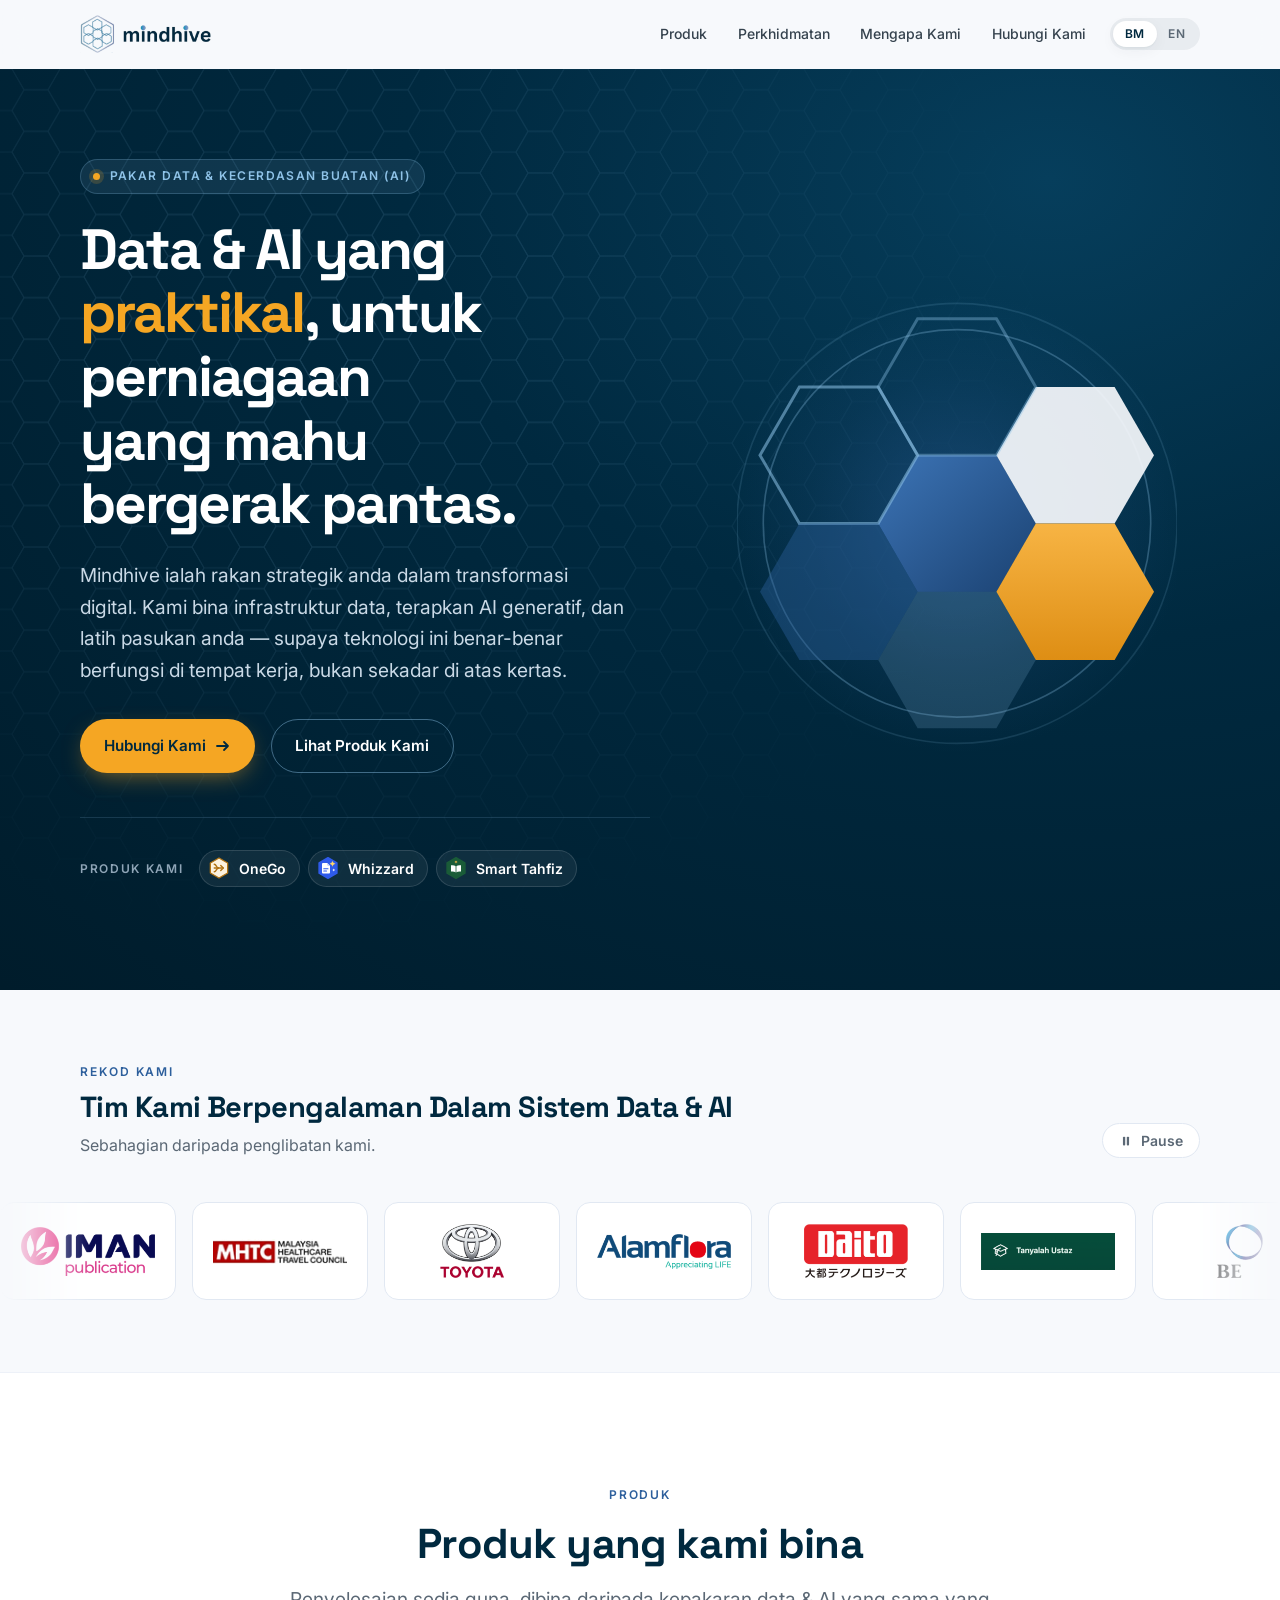
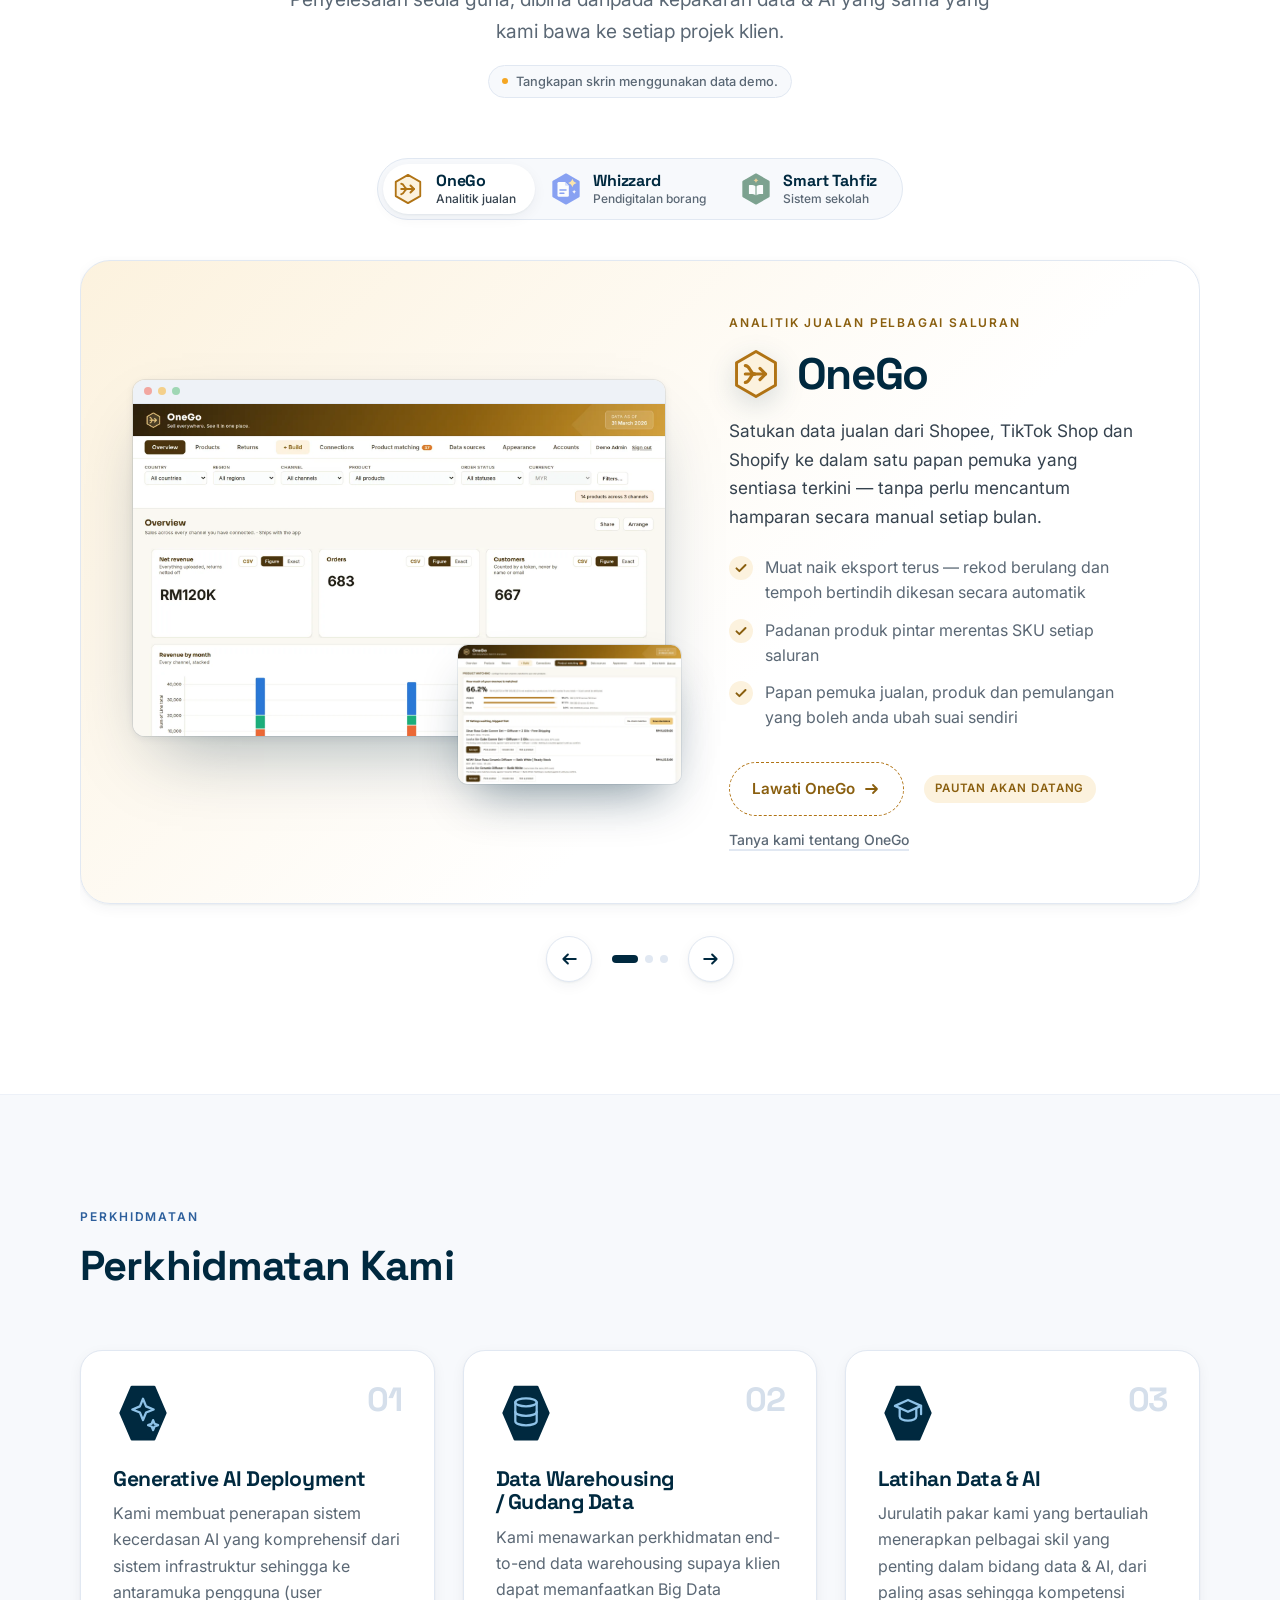
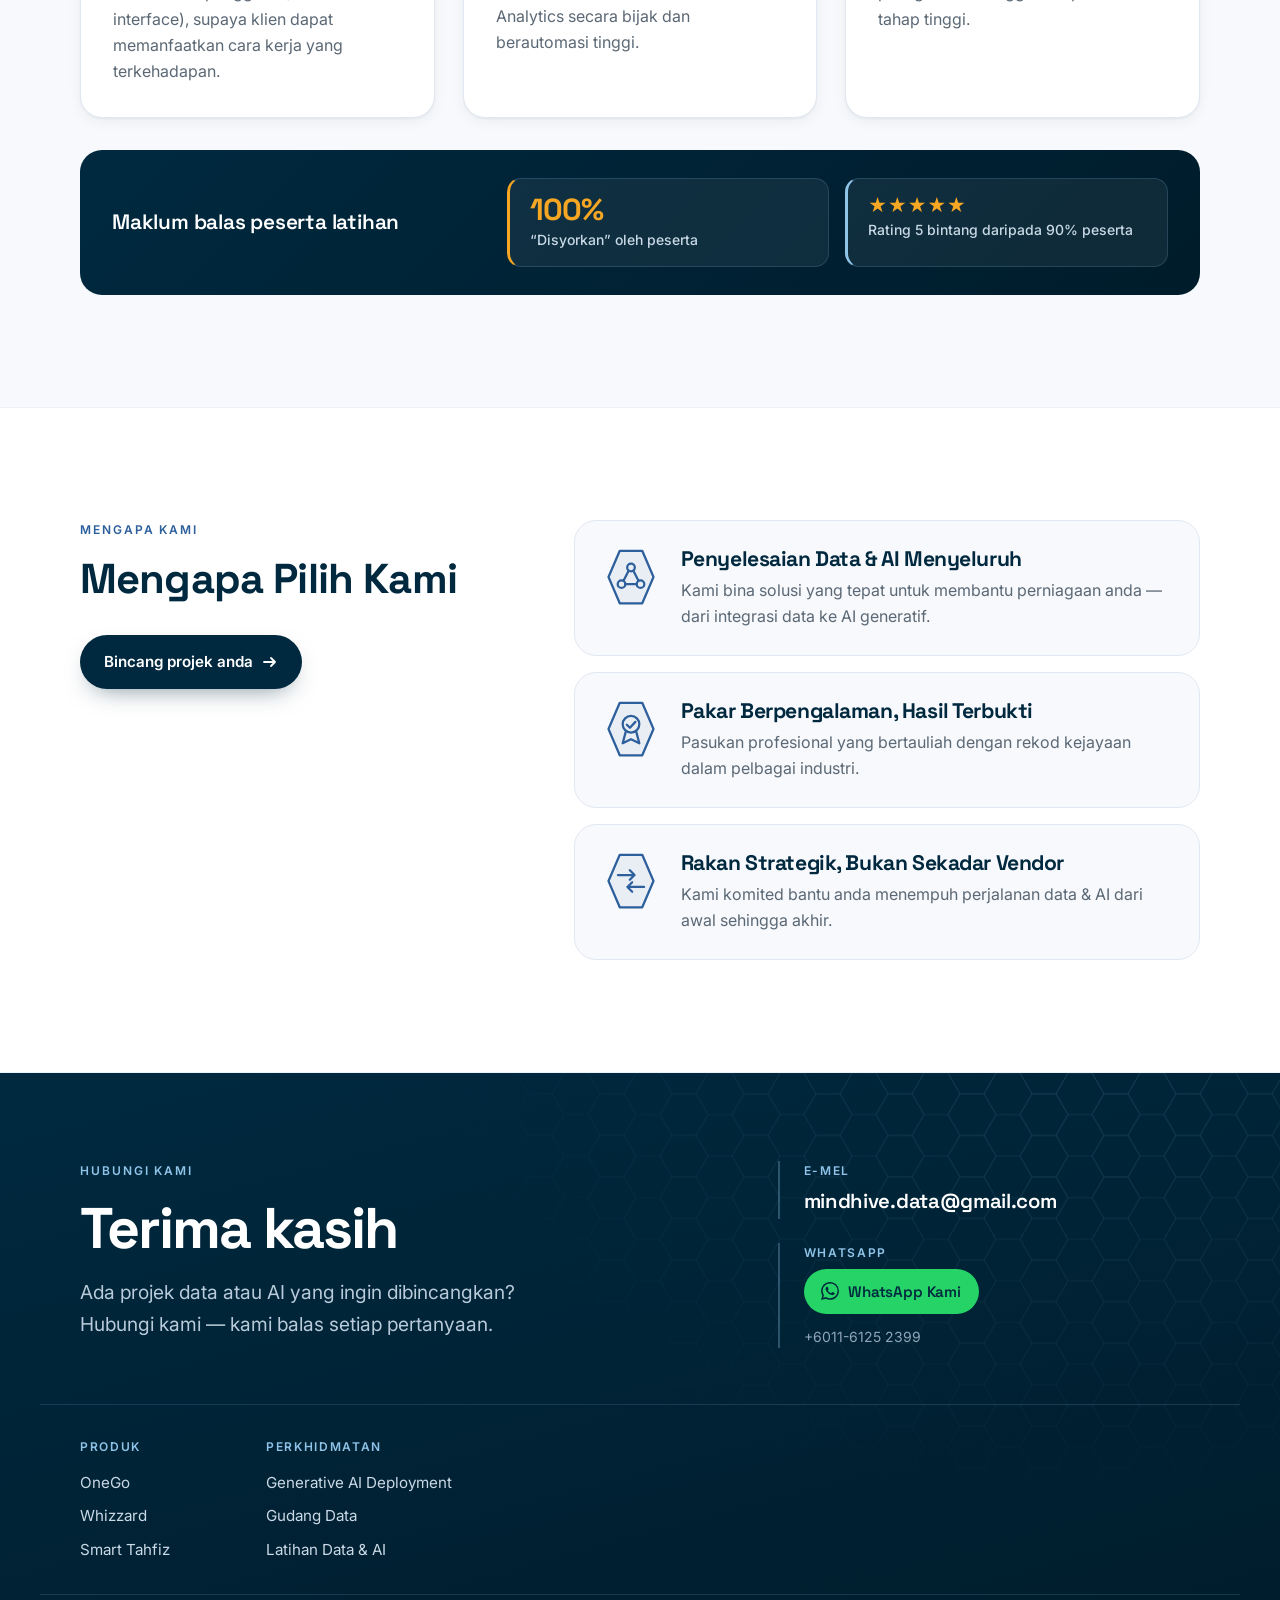
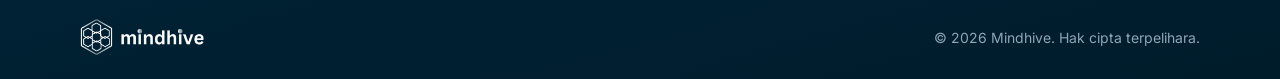
==== commit 614989b9: "Restore the honeycomb hero and show the products as a carousel The three overlapping screenshots in " ====
--- a/index.html
+++ b/index.html
@@ -152,28 +152,37 @@
       </div>
     </div>
 
-    <!-- Signature moment: the three products, stacked. Decorative here —
-         the Products section below carries the described screenshots. -->
+    <!-- Signature moment: honeycomb flower -->
     <div class="hero__art" aria-hidden="true">
-      <div class="stack">
-        <span class="stack__hex stack__hex--a"></span>
-        <span class="stack__hex stack__hex--b"></span>
-        <figure class="frame stack__card stack__card--back">
-          <div class="frame__bar"><i></i><i></i><i></i></div>
-          <img src="products/whizzard-verified.webp" width="1600" height="1000" alt="" decoding="async">
-        </figure>
-        <figure class="frame stack__card stack__card--front">
-          <div class="frame__bar"><i></i><i></i><i></i></div>
-          <img src="products/onego-overview.webp" width="1600" height="1000" alt="" fetchpriority="high" decoding="async">
-        </figure>
-        <figure class="frame stack__card stack__card--side">
-          <div class="frame__bar"><i></i><i></i><i></i></div>
-          <img src="products/smart-tahfiz-dashboard.webp" width="1600" height="1000" alt="" decoding="async">
-        </figure>
-        <span class="stack__tag stack__tag--back"><svg focusable="false"><use href="#mk-whizzard"/></svg>Whizzard</span>
-        <span class="stack__tag stack__tag--front"><svg focusable="false"><use href="#mk-onego"/></svg>OneGo</span>
-        <span class="stack__tag stack__tag--side"><svg focusable="false"><use href="#mk-tahfiz"/></svg>Smart Tahfiz</span>
-      </div>
+      <svg viewBox="-134 -144 268 288" focusable="false">
+        <defs>
+          <linearGradient id="cellA" x1="0" y1="0" x2="1" y2="1">
+            <stop offset="0" stop-color="#3C74B6"/><stop offset="1" stop-color="#1B4272"/>
+          </linearGradient>
+          <linearGradient id="cellB" x1="0" y1="0" x2="0" y2="1">
+            <stop offset="0" stop-color="#F7B444"/><stop offset="1" stop-color="#DE8E14"/>
+          </linearGradient>
+          <radialGradient id="glow" cx=".5" cy=".5" r=".5">
+            <stop offset="0" stop-color="#2D5F9C" stop-opacity=".5"/>
+            <stop offset=".65" stop-color="#2D5F9C" stop-opacity=".12"/>
+            <stop offset="1" stop-color="#2D5F9C" stop-opacity="0"/>
+          </radialGradient>
+        </defs>
+
+        <circle cx="0" cy="0" r="140" fill="url(#glow)"/>
+        <circle cx="0" cy="0" r="118" fill="none" stroke="#8FC3E8" stroke-width="1" opacity=".3"/>
+        <circle cx="0" cy="0" r="134" fill="none" stroke="#8FC3E8" stroke-width="1" opacity=".14"/>
+
+        <g class="flower">
+          <path class="cell" style="--i:0" d="M-48 0 -24 -41.57 24 -41.57 48 0 24 41.57 -24 41.57Z" fill="url(#cellA)"/>
+          <path class="cell" style="--i:1" d="M24 -41.57 48 -83.14 96 -83.14 120 -41.57 96 0 48 0Z" fill="#F7F9FC" opacity=".92"/>
+          <path class="cell" style="--i:2" d="M24 41.57 48 0 96 0 120 41.57 96 83.14 48 83.14Z" fill="url(#cellB)"/>
+          <path class="cell" style="--i:3" d="M-120 -41.57 -96 -83.14 -48 -83.14 -24 -41.57 -48 0 -96 0Z" fill="none" stroke="#8FC3E8" stroke-width="1.8" opacity=".55"/>
+          <path class="cell" style="--i:4" d="M-120 41.57 -96 0 -48 0 -24 41.57 -48 83.14 -96 83.14Z" fill="#2D5F9C" opacity=".42"/>
+          <path class="cell" style="--i:5" d="M-48 -83.14 -24 -124.71 24 -124.71 48 -83.14 24 -41.57 -24 -41.57Z" fill="none" stroke="#8FC3E8" stroke-width="1.8" opacity=".38"/>
+          <path class="cell" style="--i:6" d="M-48 83.14 -24 41.57 24 41.57 48 83.14 24 124.71 -24 124.71Z" fill="#8FC3E8" opacity=".18"/>
+        </g>
+      </svg>
     </div>
   </div>
 </section>
@@ -235,6 +244,9 @@
 </section>
 
 <!-- ============ PRODUCTS ============
+     A carousel: one product per slide, picked with the tabs, the arrows or a
+     swipe (see script.js). Without JavaScript the slides simply stack.
+
      Each product's "Visit" link is an <a> with NO href on purpose: it renders
      as an inert placeholder with a "coming soon" note. When a product's site is
      ready, add href="https://…" to its .plink — the note hides itself and the
@@ -243,7 +255,7 @@
   <div class="wrap">
     <header class="shead shead--center">
       <p class="eyebrow"><span data-lang="ms">Produk</span><span data-lang="en">Products</span></p>
-      <h2><span data-lang="ms">Produk yang kami bina</span><span data-lang="en">Products we've built</span></h2>
+      <h2 id="products-title"><span data-lang="ms">Produk yang kami bina</span><span data-lang="en">Products we've built</span></h2>
       <p class="shead__lede">
         <span data-lang="ms">Penyelesaian sedia guna, dibina daripada kepakaran data &amp; AI yang sama yang kami bawa ke setiap projek klien.</span>
         <span data-lang="en">Ready-to-use solutions, built on the same data &amp; AI expertise we bring to every client project.</span>
@@ -254,167 +266,205 @@
       </p>
     </header>
 
-    <div class="prods">
-
-      <!-- ---------- OneGo ---------- -->
-      <article class="prod prod--onego reveal" id="onego" aria-labelledby="onego-name">
-        <div class="prod__media">
-          <figure class="frame prod__shot">
-            <div class="frame__bar"><i></i><i></i><i></i></div>
-            <img src="products/onego-overview.webp" width="1600" height="1000" loading="lazy" decoding="async"
-                 alt="Papan pemuka OneGo: hasil bersih, pesanan dan pelanggan, serta hasil bulanan mengikut saluran jualan"
-                 data-alt-ms="Papan pemuka OneGo: hasil bersih, pesanan dan pelanggan, serta hasil bulanan mengikut saluran jualan"
-                 data-alt-en="OneGo dashboard: net revenue, orders and customers, plus monthly revenue by sales channel">
-          </figure>
-          <figure class="frame frame--sm prod__inset">
-            <img src="products/onego-matching.webp" width="960" height="600" loading="lazy" decoding="async"
-                 alt="Skrin padanan produk OneGo: peratus hasil yang dipadankan bagi setiap saluran"
-                 data-alt-ms="Skrin padanan produk OneGo: peratus hasil yang dipadankan bagi setiap saluran"
-                 data-alt-en="OneGo product matching screen: share of revenue matched per channel">
-          </figure>
-        </div>
-
-        <div class="prod__body">
-          <p class="prod__kicker">
-            <span data-lang="ms">Analitik jualan pelbagai saluran</span>
-            <span data-lang="en">Multi-channel sales analytics</span>
-          </p>
-          <h3 class="prod__name" id="onego-name">
-            <svg class="prod__mark" aria-hidden="true" focusable="false"><use href="#mk-onego"/></svg>
-            OneGo
-          </h3>
-          <p class="prod__lede">
-            <span data-lang="ms">Satukan data jualan dari Shopee, TikTok Shop dan Shopify ke dalam satu papan pemuka yang sentiasa terkini — tanpa perlu mencantum hamparan secara manual setiap bulan.</span>
-            <span data-lang="en">Bring your Shopee, TikTok Shop and Shopify sales into one dashboard that stays current — no more stitching spreadsheets together every month.</span>
-          </p>
-          <ul class="prod__feats">
-            <li><svg aria-hidden="true" focusable="false"><use href="#ico-check"/></svg>
-              <span data-lang="ms">Muat naik eksport terus — rekod berulang dan tempoh bertindih dikesan secara automatik</span>
-              <span data-lang="en">Drop in raw exports — duplicates and overlapping periods are caught automatically</span></li>
-            <li><svg aria-hidden="true" focusable="false"><use href="#ico-check"/></svg>
-              <span data-lang="ms">Padanan produk pintar merentas SKU setiap saluran</span>
-              <span data-lang="en">Smart product matching across every channel's SKUs</span></li>
-            <li><svg aria-hidden="true" focusable="false"><use href="#ico-check"/></svg>
-              <span data-lang="ms">Papan pemuka jualan, produk dan pemulangan yang boleh anda ubah suai sendiri</span>
-              <span data-lang="en">Sales, product and returns dashboards you can tailor yourself</span></li>
-          </ul>
-          <div class="prod__cta">
-            <a class="plink" data-product="onego">
-              <span data-lang="ms">Lawati OneGo</span><span data-lang="en">Visit OneGo</span>
-              <svg aria-hidden="true" focusable="false"><use href="#ico-arrow"/></svg>
-            </a>
-            <span class="plink__soon"><span data-lang="ms">Pautan akan datang</span><span data-lang="en">Link coming soon</span></span>
-            <a class="prod__ask" href="#contact"><span data-lang="ms">Tanya kami tentang OneGo</span><span data-lang="en">Ask us about OneGo</span></a>
+    <div class="pcar reveal" id="pcar" aria-labelledby="products-title">
+      <div class="pcar__tabs" role="tablist" aria-labelledby="products-title">
+        <button class="pcar__tab" type="button" role="tab" id="pcar-tab-onego" aria-controls="onego" aria-selected="true">
+          <svg aria-hidden="true" focusable="false"><use href="#mk-onego"/></svg>
+          <span class="pcar__tabtext">
+            <span class="pcar__tabname">OneGo</span>
+            <span class="pcar__tabkick"><span data-lang="ms">Analitik jualan</span><span data-lang="en">Sales analytics</span></span>
+          </span>
+        </button>
+        <button class="pcar__tab" type="button" role="tab" id="pcar-tab-whizzard" aria-controls="whizzard" aria-selected="false" tabindex="-1">
+          <svg aria-hidden="true" focusable="false"><use href="#mk-whizzard"/></svg>
+          <span class="pcar__tabtext">
+            <span class="pcar__tabname">Whizzard</span>
+            <span class="pcar__tabkick"><span data-lang="ms">Pendigitalan borang</span><span data-lang="en">Form digitisation</span></span>
+          </span>
+        </button>
+        <button class="pcar__tab" type="button" role="tab" id="pcar-tab-smart-tahfiz" aria-controls="smart-tahfiz" aria-selected="false" tabindex="-1">
+          <svg aria-hidden="true" focusable="false"><use href="#mk-tahfiz"/></svg>
+          <span class="pcar__tabtext">
+            <span class="pcar__tabname">Smart Tahfiz</span>
+            <span class="pcar__tabkick"><span data-lang="ms">Sistem sekolah</span><span data-lang="en">School system</span></span>
+          </span>
+        </button>
+      </div>
+
+      <div class="pcar__track" id="pcar-track">
+
+        <!-- ---------- OneGo ---------- -->
+        <article class="prod prod--onego" id="onego" aria-labelledby="onego-name">
+          <div class="prod__media">
+            <figure class="frame prod__shot">
+              <div class="frame__bar"><i></i><i></i><i></i></div>
+              <img src="products/onego-overview.webp" width="1600" height="1000" loading="lazy" decoding="async"
+                   alt="Papan pemuka OneGo: hasil bersih, pesanan dan pelanggan, serta hasil bulanan mengikut saluran jualan"
+                   data-alt-ms="Papan pemuka OneGo: hasil bersih, pesanan dan pelanggan, serta hasil bulanan mengikut saluran jualan"
+                   data-alt-en="OneGo dashboard: net revenue, orders and customers, plus monthly revenue by sales channel">
+            </figure>
+            <figure class="frame frame--sm prod__inset">
+              <img src="products/onego-matching.webp" width="960" height="600" loading="lazy" decoding="async"
+                   alt="Skrin padanan produk OneGo: peratus hasil yang dipadankan bagi setiap saluran"
+                   data-alt-ms="Skrin padanan produk OneGo: peratus hasil yang dipadankan bagi setiap saluran"
+                   data-alt-en="OneGo product matching screen: share of revenue matched per channel">
+            </figure>
           </div>
-        </div>
-      </article>
-
-      <!-- ---------- Whizzard ---------- -->
-      <article class="prod prod--whizzard prod--flip reveal" id="whizzard" aria-labelledby="whizzard-name">
-        <div class="prod__media">
-          <figure class="frame prod__shot">
-            <div class="frame__bar"><i></i><i></i><i></i></div>
-            <img src="products/whizzard-verified.webp" width="1600" height="1000" loading="lazy" decoding="async"
-                 alt="Whizzard: pesanan penghantaran yang diimbas di sebelah data yang telah diekstrak dan disahkan"
-                 data-alt-ms="Whizzard: pesanan penghantaran yang diimbas di sebelah data yang telah diekstrak dan disahkan"
-                 data-alt-en="Whizzard: a scanned delivery order beside the extracted, verified data">
-          </figure>
-          <figure class="frame frame--sm prod__inset">
-            <img src="products/whizzard-documents.webp" width="960" height="600" loading="lazy" decoding="async"
-                 alt="Senarai dokumen Whizzard dengan status setiap borang"
-                 data-alt-ms="Senarai dokumen Whizzard dengan status setiap borang"
-                 data-alt-en="Whizzard document list showing each form's status">
-          </figure>
-        </div>
-
-        <div class="prod__body">
-          <p class="prod__kicker">
-            <span data-lang="ms">Pendigitalan borang dengan AI</span>
-            <span data-lang="en">AI form digitisation</span>
-          </p>
-          <h3 class="prod__name" id="whizzard-name">
-            <svg class="prod__mark" aria-hidden="true" focusable="false"><use href="#mk-whizzard"/></svg>
-            Whizzard
-          </h3>
-          <p class="prod__lede">
-            <span data-lang="ms">Ambil gambar borang kertas, dan Whizzard menukarnya kepada data berstruktur yang telah disemak — sedia untuk dieksport ke sistem anda.</span>
-            <span data-lang="en">Photograph a paper form and Whizzard turns it into clean, checked, structured data — ready to export into your own systems.</span>
-          </p>
-          <ul class="prod__feats">
-            <li><svg aria-hidden="true" focusable="false"><use href="#ico-check"/></svg>
-              <span data-lang="ms">Imbas dari telefon — beberapa foto atau satu PDF menjadi satu dokumen</span>
-              <span data-lang="en">Scan from a phone — several photos or one PDF become one document</span></li>
-            <li><svg aria-hidden="true" focusable="false"><use href="#ico-check"/></svg>
-              <span data-lang="ms">Sediakan jenis borang baharu daripada satu sampel — AI mencadangkan medannya</span>
-              <span data-lang="en">Set up a new form type from one sample — the AI proposes the fields</span></li>
-            <li><svg aria-hidden="true" focusable="false"><use href="#ico-check"/></svg>
-              <span data-lang="ms">Semakan automatik menanda nilai yang meragukan untuk disahkan oleh manusia</span>
-              <span data-lang="en">Automatic checks flag doubtful values for a person to verify</span></li>
-          </ul>
-          <div class="prod__cta">
-            <a class="plink" data-product="whizzard">
-              <span data-lang="ms">Lawati Whizzard</span><span data-lang="en">Visit Whizzard</span>
-              <svg aria-hidden="true" focusable="false"><use href="#ico-arrow"/></svg>
-            </a>
-            <span class="plink__soon"><span data-lang="ms">Pautan akan datang</span><span data-lang="en">Link coming soon</span></span>
-            <a class="prod__ask" href="#contact"><span data-lang="ms">Tanya kami tentang Whizzard</span><span data-lang="en">Ask us about Whizzard</span></a>
+
+          <div class="prod__body">
+            <p class="prod__kicker">
+              <span data-lang="ms">Analitik jualan pelbagai saluran</span>
+              <span data-lang="en">Multi-channel sales analytics</span>
+            </p>
+            <h3 class="prod__name" id="onego-name">
+              <svg class="prod__mark" aria-hidden="true" focusable="false"><use href="#mk-onego"/></svg>
+              OneGo
+            </h3>
+            <p class="prod__lede">
+              <span data-lang="ms">Satukan data jualan dari Shopee, TikTok Shop dan Shopify ke dalam satu papan pemuka yang sentiasa terkini — tanpa perlu mencantum hamparan secara manual setiap bulan.</span>
+              <span data-lang="en">Bring your Shopee, TikTok Shop and Shopify sales into one dashboard that stays current — no more stitching spreadsheets together every month.</span>
+            </p>
+            <ul class="prod__feats">
+              <li><svg aria-hidden="true" focusable="false"><use href="#ico-check"/></svg>
+                <span data-lang="ms">Muat naik eksport terus — rekod berulang dan tempoh bertindih dikesan secara automatik</span>
+                <span data-lang="en">Drop in raw exports — duplicates and overlapping periods are caught automatically</span></li>
+              <li><svg aria-hidden="true" focusable="false"><use href="#ico-check"/></svg>
+                <span data-lang="ms">Padanan produk pintar merentas SKU setiap saluran</span>
+                <span data-lang="en">Smart product matching across every channel's SKUs</span></li>
+              <li><svg aria-hidden="true" focusable="false"><use href="#ico-check"/></svg>
+                <span data-lang="ms">Papan pemuka jualan, produk dan pemulangan yang boleh anda ubah suai sendiri</span>
+                <span data-lang="en">Sales, product and returns dashboards you can tailor yourself</span></li>
+            </ul>
+            <div class="prod__cta">
+              <a class="plink" data-product="onego">
+                <span data-lang="ms">Lawati OneGo</span><span data-lang="en">Visit OneGo</span>
+                <svg aria-hidden="true" focusable="false"><use href="#ico-arrow"/></svg>
+              </a>
+              <span class="plink__soon"><span data-lang="ms">Pautan akan datang</span><span data-lang="en">Link coming soon</span></span>
+              <a class="prod__ask" href="#contact"><span data-lang="ms">Tanya kami tentang OneGo</span><span data-lang="en">Ask us about OneGo</span></a>
+            </div>
           </div>
-        </div>
-      </article>
-
-      <!-- ---------- Smart Tahfiz ---------- -->
-      <article class="prod prod--tahfiz reveal" id="smart-tahfiz" aria-labelledby="tahfiz-name">
-        <div class="prod__media">
-          <figure class="frame prod__shot">
-            <div class="frame__bar"><i></i><i></i><i></i></div>
-            <img src="products/smart-tahfiz-dashboard.webp" width="1600" height="1000" loading="lazy" decoding="async"
-                 alt="Papan pemuka Smart Tahfiz: pelajar aktif, kehadiran bulanan, purata juzuk dan kehadiran tujuh hari"
-                 data-alt-ms="Papan pemuka Smart Tahfiz: pelajar aktif, kehadiran bulanan, purata juzuk dan kehadiran tujuh hari"
-                 data-alt-en="Smart Tahfiz dashboard: active students, monthly attendance, average juzuk and seven-day attendance">
-          </figure>
-          <figure class="frame frame--sm prod__inset">
-            <img src="products/smart-tahfiz-hafazan.webp" width="960" height="600" loading="lazy" decoding="async"
-                 alt="Rekod hafazan Smart Tahfiz: ringkasan kemajuan pelajar mengikut juzuk"
-                 data-alt-ms="Rekod hafazan Smart Tahfiz: ringkasan kemajuan pelajar mengikut juzuk"
-                 data-alt-en="Smart Tahfiz hafazan record: a student's progress summary by juzuk">
-          </figure>
-        </div>
-
-        <div class="prod__body">
-          <p class="prod__kicker">
-            <span data-lang="ms">Sistem Sekolah Pintar</span>
-            <span data-lang="en">Smart School System</span>
-          </p>
-          <h3 class="prod__name" id="tahfiz-name">
-            <svg class="prod__mark" aria-hidden="true" focusable="false"><use href="#mk-tahfiz"/></svg>
-            Smart Tahfiz
-          </h3>
-          <p class="prod__lede">
-            <span data-lang="ms">Sistem pengurusan sekolah tahfiz yang menyeluruh — jejak hafazan hingga ke peringkat ayat, rekod kehadiran, dan pantau setiap sekolah dari satu portal.</span>
-            <span data-lang="en">End-to-end management for tahfiz schools — track hafazan down to the ayat, record attendance, and oversee every school from one portal.</span>
-          </p>
-          <ul class="prod__feats">
-            <li><svg aria-hidden="true" focusable="false"><use href="#ico-check"/></svg>
-              <span data-lang="ms">Rekod hafazan mengikut ayat, dengan kemajuan hafalan pertama dan ulangan</span>
-              <span data-lang="en">Ayat-level hafazan records, with first-pass and revision progress</span></li>
-            <li><svg aria-hidden="true" focusable="false"><use href="#ico-check"/></svg>
-              <span data-lang="ms">Kehadiran harian bagi sesi pagi dan petang</span>
-              <span data-lang="en">Daily attendance for morning and afternoon sessions</span></li>
-            <li><svg aria-hidden="true" focusable="false"><use href="#ico-check"/></svg>
-              <span data-lang="ms">Akses mengikut peranan untuk guru, pentadbir sekolah, pengurusan dan pelajar</span>
-              <span data-lang="en">Role-based access for teachers, school admins, management and students</span></li>
-          </ul>
-          <div class="prod__cta">
-            <a class="plink" data-product="smart-tahfiz">
-              <span data-lang="ms">Lawati Smart Tahfiz</span><span data-lang="en">Visit Smart Tahfiz</span>
-              <svg aria-hidden="true" focusable="false"><use href="#ico-arrow"/></svg>
-            </a>
-            <span class="plink__soon"><span data-lang="ms">Pautan akan datang</span><span data-lang="en">Link coming soon</span></span>
-            <a class="prod__ask" href="#contact"><span data-lang="ms">Tanya kami tentang Smart Tahfiz</span><span data-lang="en">Ask us about Smart Tahfiz</span></a>
+        </article>
+
+        <!-- ---------- Whizzard ---------- -->
+        <article class="prod prod--whizzard" id="whizzard" aria-labelledby="whizzard-name">
+          <div class="prod__media">
+            <figure class="frame prod__shot">
+              <div class="frame__bar"><i></i><i></i><i></i></div>
+              <img src="products/whizzard-verified.webp" width="1600" height="1000" loading="lazy" decoding="async"
+                   alt="Whizzard: pesanan penghantaran yang diimbas di sebelah data yang telah diekstrak dan disahkan"
+                   data-alt-ms="Whizzard: pesanan penghantaran yang diimbas di sebelah data yang telah diekstrak dan disahkan"
+                   data-alt-en="Whizzard: a scanned delivery order beside the extracted, verified data">
+            </figure>
+            <figure class="frame frame--sm prod__inset">
+              <img src="products/whizzard-documents.webp" width="960" height="600" loading="lazy" decoding="async"
+                   alt="Senarai dokumen Whizzard dengan status setiap borang"
+                   data-alt-ms="Senarai dokumen Whizzard dengan status setiap borang"
+                   data-alt-en="Whizzard document list showing each form's status">
+            </figure>
           </div>
-        </div>
-      </article>
-
+
+          <div class="prod__body">
+            <p class="prod__kicker">
+              <span data-lang="ms">Pendigitalan borang dengan AI</span>
+              <span data-lang="en">AI form digitisation</span>
+            </p>
+            <h3 class="prod__name" id="whizzard-name">
+              <svg class="prod__mark" aria-hidden="true" focusable="false"><use href="#mk-whizzard"/></svg>
+              Whizzard
+            </h3>
+            <p class="prod__lede">
+              <span data-lang="ms">Ambil gambar borang kertas, dan Whizzard menukarnya kepada data berstruktur yang telah disemak — sedia untuk dieksport ke sistem anda.</span>
+              <span data-lang="en">Photograph a paper form and Whizzard turns it into clean, checked, structured data — ready to export into your own systems.</span>
+            </p>
+            <ul class="prod__feats">
+              <li><svg aria-hidden="true" focusable="false"><use href="#ico-check"/></svg>
+                <span data-lang="ms">Imbas dari telefon — beberapa foto atau satu PDF menjadi satu dokumen</span>
+                <span data-lang="en">Scan from a phone — several photos or one PDF become one document</span></li>
+              <li><svg aria-hidden="true" focusable="false"><use href="#ico-check"/></svg>
+                <span data-lang="ms">Sediakan jenis borang baharu daripada satu sampel — AI mencadangkan medannya</span>
+                <span data-lang="en">Set up a new form type from one sample — the AI proposes the fields</span></li>
+              <li><svg aria-hidden="true" focusable="false"><use href="#ico-check"/></svg>
+                <span data-lang="ms">Semakan automatik menanda nilai yang meragukan untuk disahkan oleh manusia</span>
+                <span data-lang="en">Automatic checks flag doubtful values for a person to verify</span></li>
+            </ul>
+            <div class="prod__cta">
+              <a class="plink" data-product="whizzard">
+                <span data-lang="ms">Lawati Whizzard</span><span data-lang="en">Visit Whizzard</span>
+                <svg aria-hidden="true" focusable="false"><use href="#ico-arrow"/></svg>
+              </a>
+              <span class="plink__soon"><span data-lang="ms">Pautan akan datang</span><span data-lang="en">Link coming soon</span></span>
+              <a class="prod__ask" href="#contact"><span data-lang="ms">Tanya kami tentang Whizzard</span><span data-lang="en">Ask us about Whizzard</span></a>
+            </div>
+          </div>
+        </article>
+
+        <!-- ---------- Smart Tahfiz ---------- -->
+        <article class="prod prod--tahfiz" id="smart-tahfiz" aria-labelledby="tahfiz-name">
+          <div class="prod__media">
+            <figure class="frame prod__shot">
+              <div class="frame__bar"><i></i><i></i><i></i></div>
+              <img src="products/smart-tahfiz-dashboard.webp" width="1600" height="1000" loading="lazy" decoding="async"
+                   alt="Papan pemuka Smart Tahfiz: pelajar aktif, kehadiran bulanan, purata juzuk dan kehadiran tujuh hari"
+                   data-alt-ms="Papan pemuka Smart Tahfiz: pelajar aktif, kehadiran bulanan, purata juzuk dan kehadiran tujuh hari"
+                   data-alt-en="Smart Tahfiz dashboard: active students, monthly attendance, average juzuk and seven-day attendance">
+            </figure>
+            <figure class="frame frame--sm prod__inset">
+              <img src="products/smart-tahfiz-hafazan.webp" width="960" height="600" loading="lazy" decoding="async"
+                   alt="Rekod hafazan Smart Tahfiz: ringkasan kemajuan pelajar mengikut juzuk"
+                   data-alt-ms="Rekod hafazan Smart Tahfiz: ringkasan kemajuan pelajar mengikut juzuk"
+                   data-alt-en="Smart Tahfiz hafazan record: a student's progress summary by juzuk">
+            </figure>
+          </div>
+
+          <div class="prod__body">
+            <p class="prod__kicker">
+              <span data-lang="ms">Sistem Sekolah Pintar</span>
+              <span data-lang="en">Smart School System</span>
+            </p>
+            <h3 class="prod__name" id="tahfiz-name">
+              <svg class="prod__mark" aria-hidden="true" focusable="false"><use href="#mk-tahfiz"/></svg>
+              Smart Tahfiz
+            </h3>
+            <p class="prod__lede">
+              <span data-lang="ms">Sistem pengurusan sekolah tahfiz yang menyeluruh — jejak hafazan hingga ke peringkat ayat, rekod kehadiran, dan pantau setiap sekolah dari satu portal.</span>
+              <span data-lang="en">End-to-end management for tahfiz schools — track hafazan down to the ayat, record attendance, and oversee every school from one portal.</span>
+            </p>
+            <ul class="prod__feats">
+              <li><svg aria-hidden="true" focusable="false"><use href="#ico-check"/></svg>
+                <span data-lang="ms">Rekod hafazan mengikut ayat, dengan kemajuan hafalan pertama dan ulangan</span>
+                <span data-lang="en">Ayat-level hafazan records, with first-pass and revision progress</span></li>
+              <li><svg aria-hidden="true" focusable="false"><use href="#ico-check"/></svg>
+                <span data-lang="ms">Kehadiran harian bagi sesi pagi dan petang</span>
+                <span data-lang="en">Daily attendance for morning and afternoon sessions</span></li>
+              <li><svg aria-hidden="true" focusable="false"><use href="#ico-check"/></svg>
+                <span data-lang="ms">Akses mengikut peranan untuk guru, pentadbir sekolah, pengurusan dan pelajar</span>
+                <span data-lang="en">Role-based access for teachers, school admins, management and students</span></li>
+            </ul>
+            <div class="prod__cta">
+              <a class="plink" data-product="smart-tahfiz">
+                <span data-lang="ms">Lawati Smart Tahfiz</span><span data-lang="en">Visit Smart Tahfiz</span>
+                <svg aria-hidden="true" focusable="false"><use href="#ico-arrow"/></svg>
+              </a>
+              <span class="plink__soon"><span data-lang="ms">Pautan akan datang</span><span data-lang="en">Link coming soon</span></span>
+              <a class="prod__ask" href="#contact"><span data-lang="ms">Tanya kami tentang Smart Tahfiz</span><span data-lang="en">Ask us about Smart Tahfiz</span></a>
+            </div>
+          </div>
+        </article>
+
+      </div>
+
+      <div class="pcar__foot">
+        <button class="pcar__arrow pcar__arrow--prev" type="button" data-step="-1" aria-controls="pcar-track">
+          <svg aria-hidden="true" focusable="false"><use href="#ico-arrow"/></svg>
+          <span class="vh"><span data-lang="ms">Produk sebelumnya</span><span data-lang="en">Previous product</span></span>
+        </button>
+        <div class="pcar__dots" aria-hidden="true"><i class="is-on"></i><i></i><i></i></div>
+        <button class="pcar__arrow pcar__arrow--next" type="button" data-step="1" aria-controls="pcar-track">
+          <svg aria-hidden="true" focusable="false"><use href="#ico-arrow"/></svg>
+          <span class="vh"><span data-lang="ms">Produk seterusnya</span><span data-lang="en">Next product</span></span>
+        </button>
+      </div>
     </div>
   </div>
 </section>
--- a/styles.css
+++ b/styles.css
@@ -53,7 +53,7 @@
 *, *::before, *::after { box-sizing: border-box; }
 * { margin: 0; }
 
-html { -webkit-text-size-adjust: 100%; scroll-behavior: smooth; scroll-padding-top: var(--nav-h); }
+html { -webkit-text-size-adjust: 100%; scroll-behavior: smooth; scroll-padding-top: calc(var(--nav-h) + 1rem); }
 
 body {
   font-family: var(--body);
@@ -88,6 +88,18 @@
 }
 
 .svgdefs { position: absolute; width: 0; height: 0; overflow: hidden; }
+
+/* visually hidden, still read by screen readers — used for labels that
+   need both languages, which aria-label can't switch */
+.vh {
+  position: absolute;
+  width: 1px;
+  height: 1px;
+  margin: -1px;
+  overflow: hidden;
+  clip-path: inset(50%);
+  white-space: nowrap;
+}
 
 .wrap {
   width: 100%;
@@ -376,7 +388,7 @@
 
 .hero__inner {
   display: grid;
-  grid-template-columns: minmax(0, 1.06fr) minmax(0, 0.94fr);
+  grid-template-columns: minmax(0, 1.08fr) minmax(0, 0.92fr);
   gap: clamp(2.5rem, 5vw, 4.5rem);
   align-items: center;
 }
@@ -458,73 +470,16 @@
   transform: translateY(-1px);
 }
 
-/* The three products, fanned into one composition. Sizes are percentages
-   of .stack so the whole thing scales as one piece. */
 .hero__art { display: grid; place-items: center; }
-.stack {
-  position: relative;
-  width: 100%;
-  max-width: 640px;
-  aspect-ratio: 1 / 0.84;
-}
-.stack__card { position: absolute; }
-.stack__card--back  { width: 64%; top: 0; right: 0; transform: rotate(2.5deg); }
-.stack__card--front { width: 80%; top: 19%; left: 0; z-index: 2; }
-.stack__card--side  { width: 52%; right: 1%; bottom: 0; z-index: 3; transform: rotate(-2deg); }
-.stack .frame {
-  box-shadow: 0 0 0 1px rgba(255, 255, 255, .06), 0 30px 60px -18px rgba(0, 10, 20, .7);
-}
-.stack .frame__bar { height: 18px; padding: 0 8px; gap: 5px; }
-.stack .frame__bar i { width: 6px; height: 6px; }
-
-.stack__hex {
-  position: absolute;
-  aspect-ratio: 1 / 0.866;
-  clip-path: polygon(25% 0, 75% 0, 100% 50%, 75% 100%, 25% 100%, 0 50%);
-}
-.stack__hex--a {
-  width: 30%;
-  left: -7%;
-  bottom: 2%;
-  background: linear-gradient(160deg, #F7B444, #DE8E14);
-}
-.stack__hex--b {
-  width: 20%;
-  left: 12%;
-  top: 0;
-  background: rgba(143, 195, 232, .16);
-}
-
-.stack__tag {
-  position: absolute;
-  z-index: 4;
-  display: inline-flex;
-  align-items: center;
-  gap: 0.45rem;
-  padding: 0.3rem 0.75rem 0.3rem 0.35rem;
-  border-radius: 999px;
-  background: var(--paper);
-  color: var(--navy);
-  font-size: 0.8rem;
-  font-weight: 600;
-  box-shadow: 0 10px 24px -10px rgba(0, 10, 20, .6);
-  white-space: nowrap;
-}
-.stack__tag svg { width: 22px; height: 22px; }
-.stack__tag--back  { top: -3%; right: 7%; }
-.stack__tag--front { top: 15%; left: -3%; }
-.stack__tag--side  { bottom: -4%; right: 9%; }
-
-/* entrance: cards settle into place once, staggered */
-.stack__card, .stack__tag, .stack__hex { animation: settle .8s var(--ease) backwards; }
-.stack__hex--b      { animation-delay: .05s; }
-.stack__card--back  { animation-delay: .1s; }
-.stack__card--front { animation-delay: .22s; }
-.stack__card--side  { animation-delay: .34s; }
-.stack__hex--a      { animation-delay: .4s; }
-.stack__tag         { animation-delay: .55s; }
-@keyframes settle {
-  from { opacity: 0; translate: 0 22px; }
+.hero__art svg { width: 100%; max-width: 440px; height: auto; }
+.flower .cell {
+  transform-box: fill-box;
+  transform-origin: center;
+  animation: cellIn .7s var(--ease) backwards;
+  animation-delay: calc(var(--i) * 70ms + 120ms);
+}
+@keyframes cellIn {
+  from { opacity: 0; transform: scale(.72); }
 }
 
 /* ---------- hexagon icon frames (signature motif) ---------- */
@@ -674,30 +629,126 @@
 .prod--whizzard { --pa: #2F5BEA; --pa-ink: #2448C4; --pa-tint: #E8EEFD; --pa-btn: #2F5BEA; }
 .prod--tahfiz   { --pa: #1A5C38; --pa-ink: #1A5C38; --pa-tint: #E4F1E8; --pa-btn: #14532F; }
 
-.prods { display: grid; gap: clamp(4.5rem, 10vw, 8rem); }
-
+/* Carousel. The track is a scroll-snap strip, so swipe and trackpad
+   scrolling work natively; script.js adds the tabs, arrows and dots.
+   Without JS (html:not(.js)) the slides simply stack as a list. */
+.pcar__track { display: grid; gap: clamp(1.5rem, 4vw, 2.5rem); }
+
+.js .pcar__track {
+  display: flex;
+  gap: var(--s3);
+  overflow-x: auto;
+  overscroll-behavior-x: contain;
+  scroll-snap-type: x mandatory;
+  scrollbar-width: none;
+  /* room for the cards' shadows, which the scroller would otherwise clip */
+  padding-block: 0.25rem 1.75rem;
+}
+.js .pcar__track::-webkit-scrollbar { display: none; }
+.js .pcar__track > .prod {
+  flex: 0 0 100%;
+  scroll-snap-align: start;
+  scroll-snap-stop: always;
+}
+html:not(.js) .pcar__tabs,
+html:not(.js) .pcar__foot { display: none; }
+
+/* product picker */
+.pcar__tabs {
+  display: flex;
+  gap: 0.35rem;
+  width: fit-content;
+  max-width: 100%;
+  margin: 0 auto clamp(1.5rem, 3vw, 2.25rem);
+  padding: 0.35rem;
+  border-radius: 999px;
+  background: var(--offwhite);
+  border: 1px solid var(--line);
+}
+.pcar__tab {
+  display: inline-flex;
+  align-items: center;
+  gap: 0.65rem;
+  padding: 0.45rem 1.2rem 0.45rem 0.5rem;
+  border: 0;
+  border-radius: 999px;
+  background: transparent;
+  font: inherit;
+  text-align: left;
+  color: var(--slate-mute);
+  cursor: pointer;
+  transition: background .2s var(--ease), box-shadow .2s var(--ease), color .2s var(--ease);
+}
+.pcar__tab svg { width: 34px; height: 34px; flex: none; transition: opacity .2s var(--ease); }
+.pcar__tab:not([aria-selected="true"]) svg { opacity: .55; }
+.pcar__tab:hover { color: var(--slate); }
+.pcar__tab:hover svg { opacity: 1; }
+.pcar__tab[aria-selected="true"] {
+  background: var(--paper);
+  color: var(--slate);
+  box-shadow: var(--shadow-sm);
+}
+.pcar__tabtext { display: grid; line-height: 1.25; }
+.pcar__tabname {
+  font-family: var(--display);
+  font-size: 1rem;
+  font-weight: 700;
+  letter-spacing: -0.01em;
+  color: var(--navy);
+}
+.pcar__tabkick { font-size: 0.75rem; font-weight: 500; }
+
+/* arrows + position dots */
+.pcar__foot {
+  display: flex;
+  align-items: center;
+  justify-content: center;
+  gap: 1.25rem;
+  margin-top: 0.25rem;
+}
+.pcar__arrow {
+  display: grid;
+  place-items: center;
+  width: 46px;
+  height: 46px;
+  border-radius: 50%;
+  border: 1px solid var(--line);
+  background: var(--paper);
+  color: var(--navy);
+  cursor: pointer;
+  box-shadow: var(--shadow-sm);
+  transition: border-color .2s var(--ease), transform .2s var(--ease), box-shadow .2s var(--ease);
+}
+.pcar__arrow svg { width: 18px; height: 18px; }
+.pcar__arrow--prev svg { transform: rotate(180deg); }
+.pcar__arrow:hover { border-color: var(--blue); box-shadow: var(--shadow-md); transform: translateY(-1px); }
+.pcar__dots { display: flex; gap: 0.45rem; }
+.pcar__dots i {
+  width: 8px;
+  height: 8px;
+  border-radius: 999px;
+  background: var(--line);
+  transition: width .3s var(--ease), background .3s var(--ease);
+}
+.pcar__dots i.is-on { width: 26px; background: var(--navy); }
+
+/* one slide: a card tinted in the product's colour */
 .prod {
   display: grid;
   grid-template-columns: minmax(0, 1.12fr) minmax(0, 0.88fr);
-  gap: clamp(2.5rem, 5.5vw, 5rem);
-  align-items: center;
-}
-.prod--flip .prod__media { order: 2; }
+  gap: clamp(2rem, 5vw, 4.5rem);
+  align-items: center;
+  padding: clamp(1.5rem, 4.5vw, 3.25rem);
+  border-radius: var(--r-xl);
+  border: 1px solid var(--line);
+  background: linear-gradient(135deg, var(--pa-tint) 0%, var(--paper) 62%);
+  box-shadow: var(--shadow-sm);
+}
 
 .prod__media {
   position: relative;
   padding-bottom: 9%;
 }
-/* tinted backdrop in the product's colour, offset behind the shots */
-.prod__media::before {
-  content: "";
-  position: absolute;
-  inset: 9% -3% 3% 7%;
-  border-radius: var(--r-xl);
-  background: var(--pa-tint);
-  transform: rotate(-2deg);
-}
-.prod--flip .prod__media::before { inset: 9% 7% 3% -3%; transform: rotate(2deg); }
 .prod__shot { z-index: 1; }
 .prod__inset {
   position: absolute;
@@ -707,7 +758,6 @@
   bottom: 0;
   box-shadow: 0 0 0 1px rgba(0, 41, 63, .08), 0 24px 50px -16px rgba(0, 41, 63, .45);
 }
-.prod--flip .prod__inset { right: auto; left: -3%; }
 
 .prod__kicker {
   font-size: var(--fs-eyebrow);
@@ -1060,19 +1110,16 @@
 
 @media (max-width: 900px) {
   .hero__inner { grid-template-columns: 1fr; }
-  .hero__art { margin-top: var(--s2); }
-  .stack { max-width: 560px; }
+  .hero__art { order: -1; }
+  .hero__art svg { max-width: 300px; }
   .foot__inner { grid-template-columns: 1fr; }
   .why { grid-template-columns: 1fr; }
 
-  /* products stack: screenshots first, then the copy */
-  .prod { grid-template-columns: 1fr; gap: clamp(2rem, 6vw, 2.75rem); }
-  .prod--flip .prod__media { order: 0; }
+  /* a slide stacks: screenshots first, then the copy. Slides share the
+     tallest one's height, so the spare room goes below the copy. */
+  .prod { grid-template-columns: 1fr; gap: clamp(1.75rem, 5vw, 2.5rem); align-content: start; }
   .prod__media { max-width: 680px; }
-  .prod__media::before,
-  .prod--flip .prod__media::before { inset: 10% 0 2% 5%; transform: rotate(-1.5deg); }
-  .prod__inset,
-  .prod--flip .prod__inset { left: auto; right: 0; width: 40%; }
+  .prod__inset { right: 0; width: 40%; }
 }
 
 @media (max-width: 760px) {
@@ -1115,12 +1162,23 @@
 }
 
 @media (max-width: 560px) {
-  .stack__tag { font-size: 0.72rem; padding: 0.22rem 0.6rem 0.22rem 0.28rem; }
-  .stack__tag svg { width: 18px; height: 18px; }
-  .stack__tag--front { left: 0; }
+  .hero__art svg { max-width: 220px; }
   .prod__mark { width: 46px; height: 46px; }
-  .prod__inset,
-  .prod--flip .prod__inset { width: 46%; }
+  .prod__inset { width: 46%; }
+
+  /* picker: three equal columns, mark above name */
+  .pcar__tabs { width: 100%; border-radius: var(--r-lg); }
+  .pcar__tab {
+    flex: 1 1 0;
+    flex-direction: column;
+    gap: 0.3rem;
+    padding: 0.6rem 0.25rem;
+    border-radius: var(--r-md);
+    text-align: center;
+  }
+  .pcar__tab svg { width: 30px; height: 30px; }
+  .pcar__tabname { font-size: 0.85rem; }
+  .pcar__tabkick { display: none; }
 }
 
 @media (max-width: 480px) {
@@ -1143,13 +1201,13 @@
     transition-duration: .01ms !important;
   }
   .reveal { opacity: 1; transform: none; }
-  .stack__card, .stack__tag, .stack__hex { animation: none; }
+  .flower .cell { animation: none; }
   .marquee { overflow: visible; -webkit-mask-image: none; mask-image: none; }
   .marquee__track { animation: none !important; width: auto; flex-wrap: wrap; justify-content: center; }
   .crow { flex-wrap: wrap; justify-content: center; padding-right: 0; }
   .crow[aria-hidden="true"] { display: none; }
   .marquee__btn { display: none; }
-  .btn:hover, .card:hover, .ctile:hover, .wabtn:hover, .pchip:hover, .plink:hover { transform: none; }
+  .btn:hover, .card:hover, .ctile:hover, .wabtn:hover, .pchip:hover, .plink:hover, .pcar__arrow:hover { transform: none; }
 }
 
 @media (prefers-contrast: more) {
@@ -1168,5 +1226,7 @@
   .marquee { overflow: visible !important; -webkit-mask-image: none !important; mask-image: none !important; }
   .marquee__track { animation: none !important; width: auto !important; flex-wrap: wrap !important; }
   .crow[aria-hidden="true"], .marquee__btn { display: none !important; }
+  .pcar__tabs, .pcar__foot { display: none !important; }
+  .pcar__track { display: grid !important; overflow: visible !important; }
   .prod { break-inside: avoid; }
 }
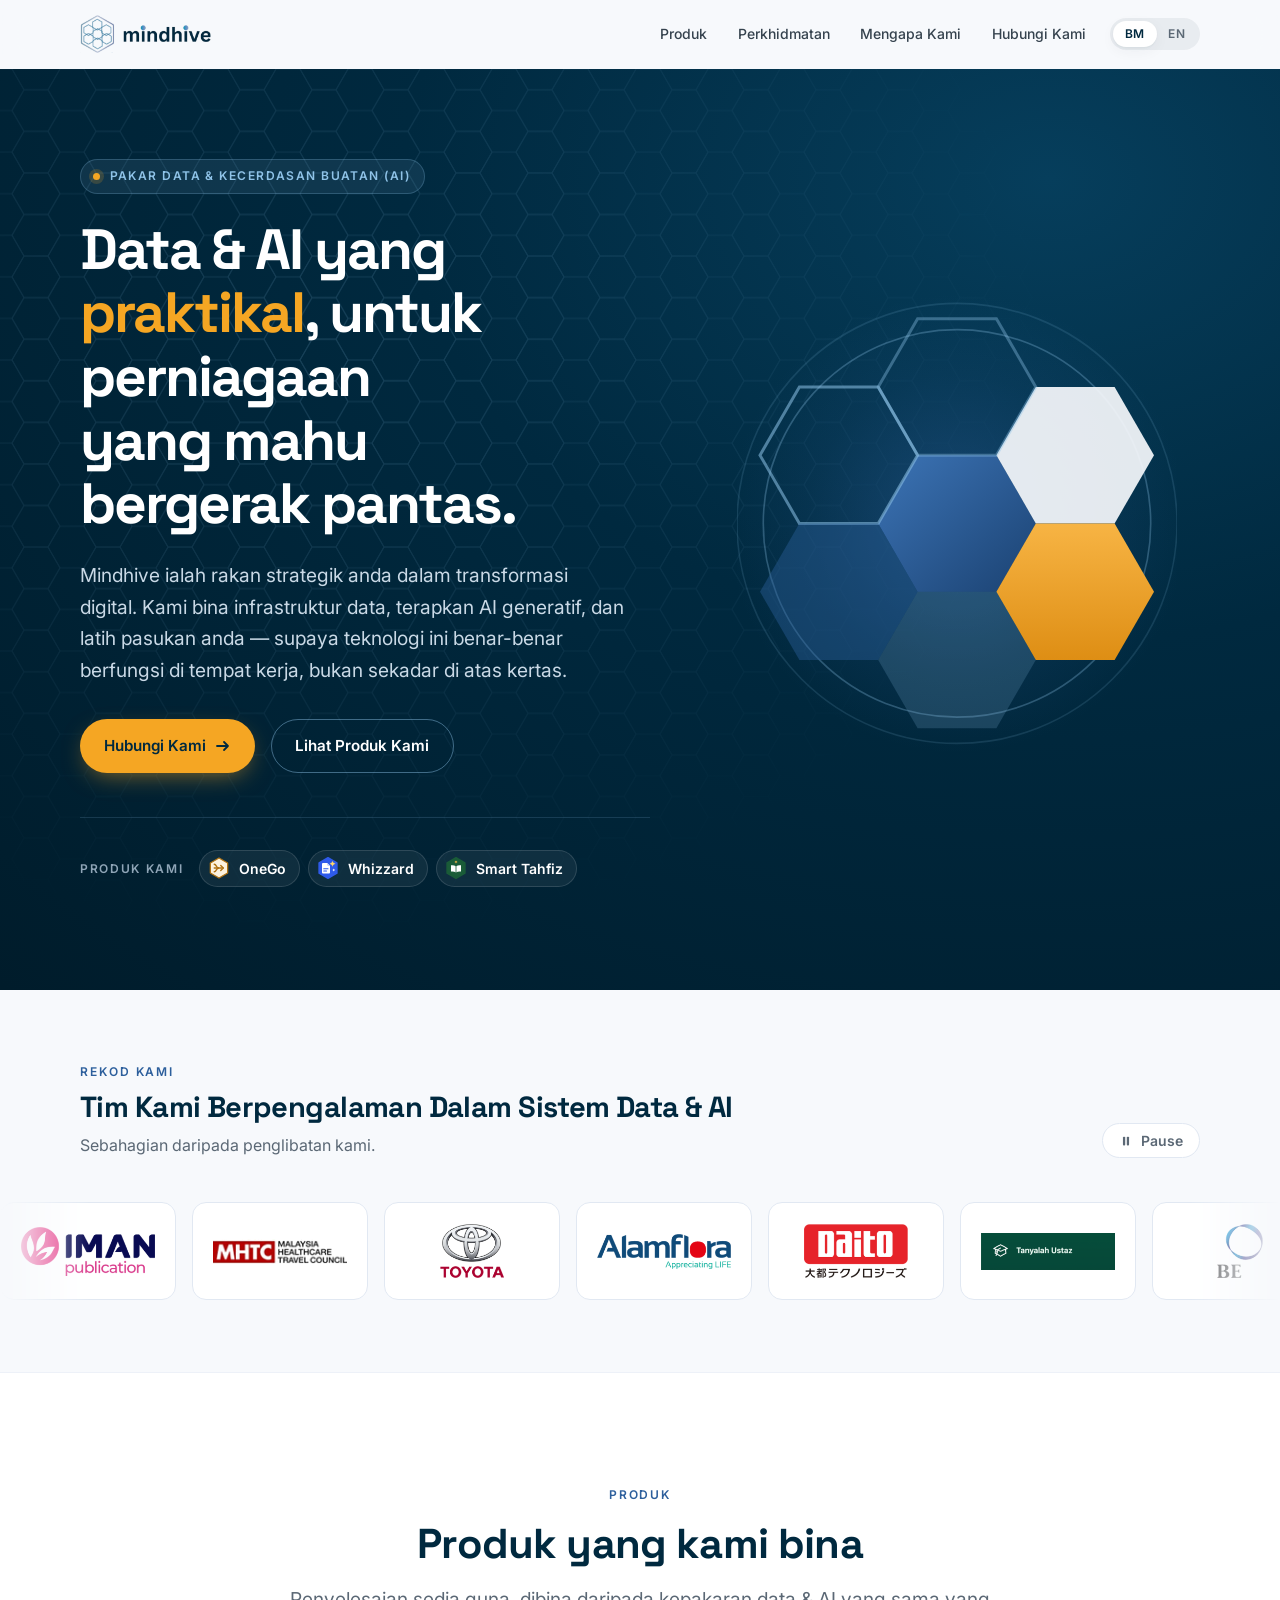
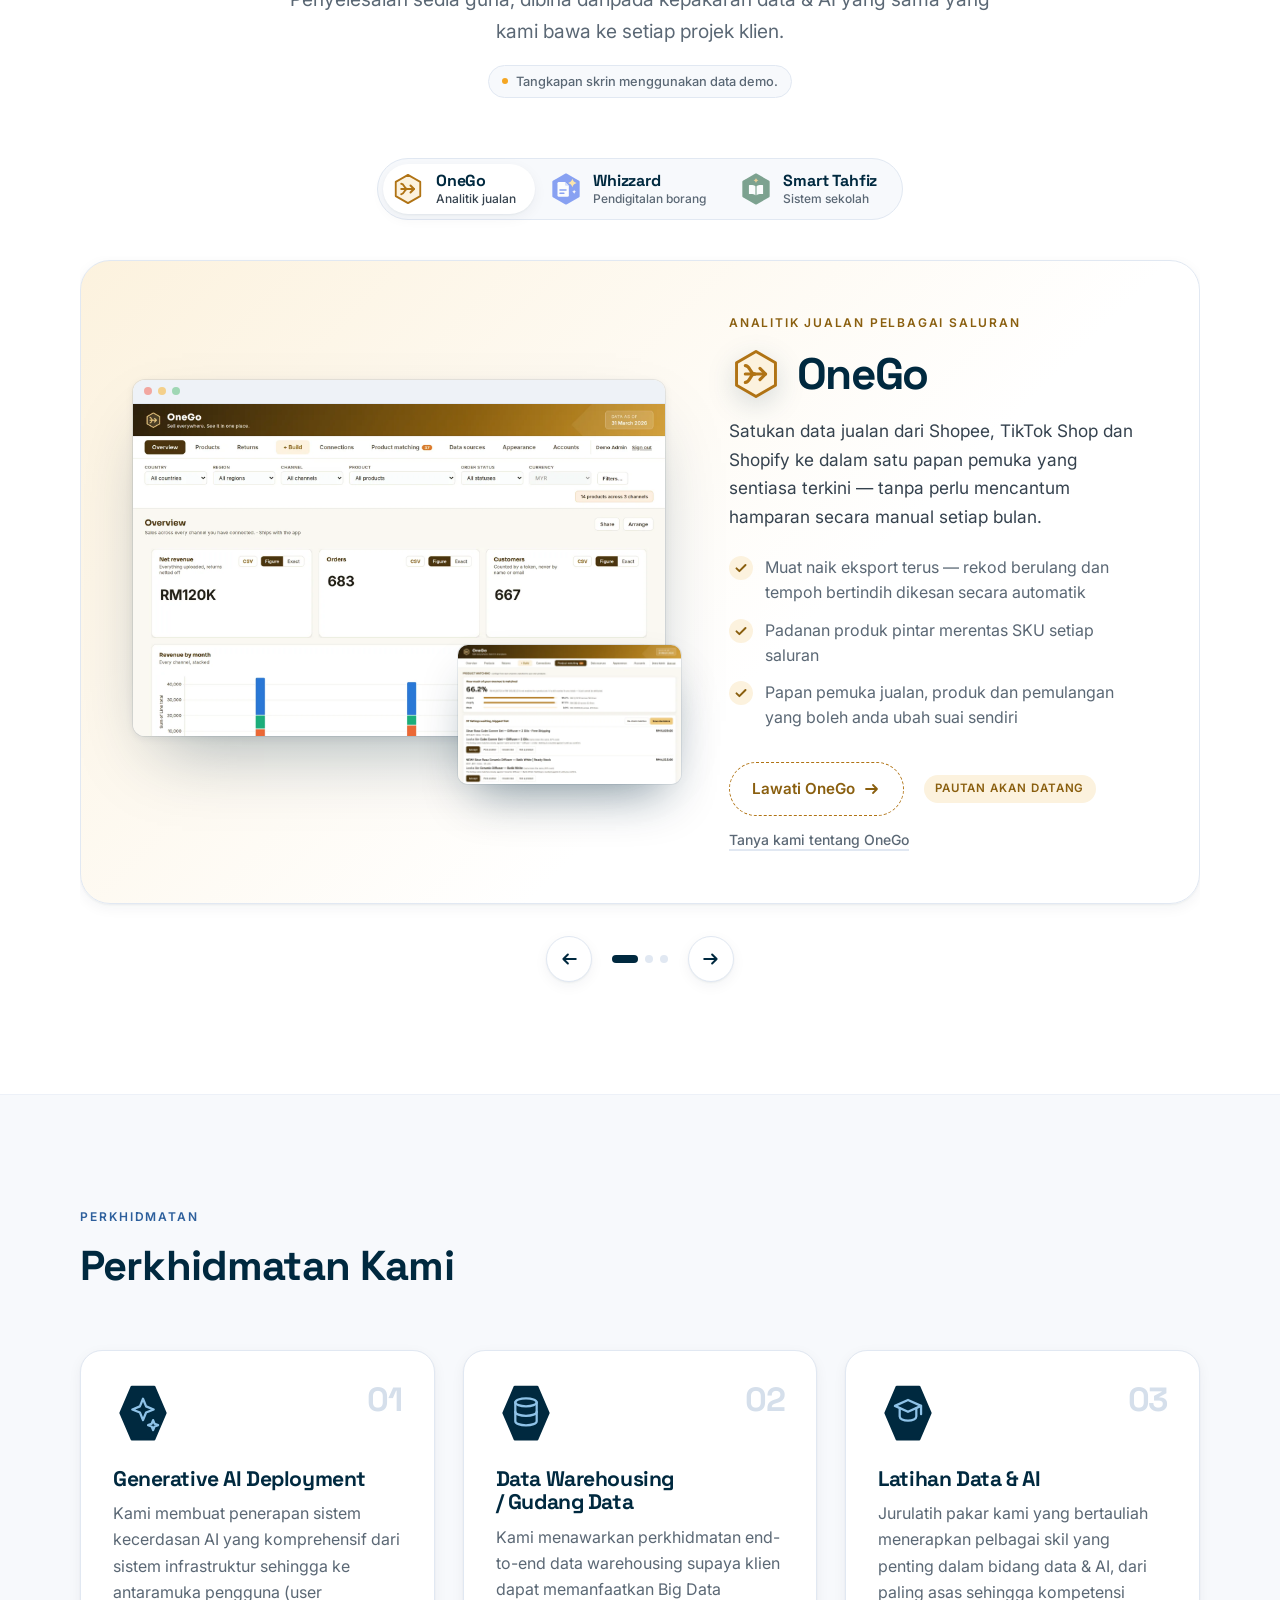
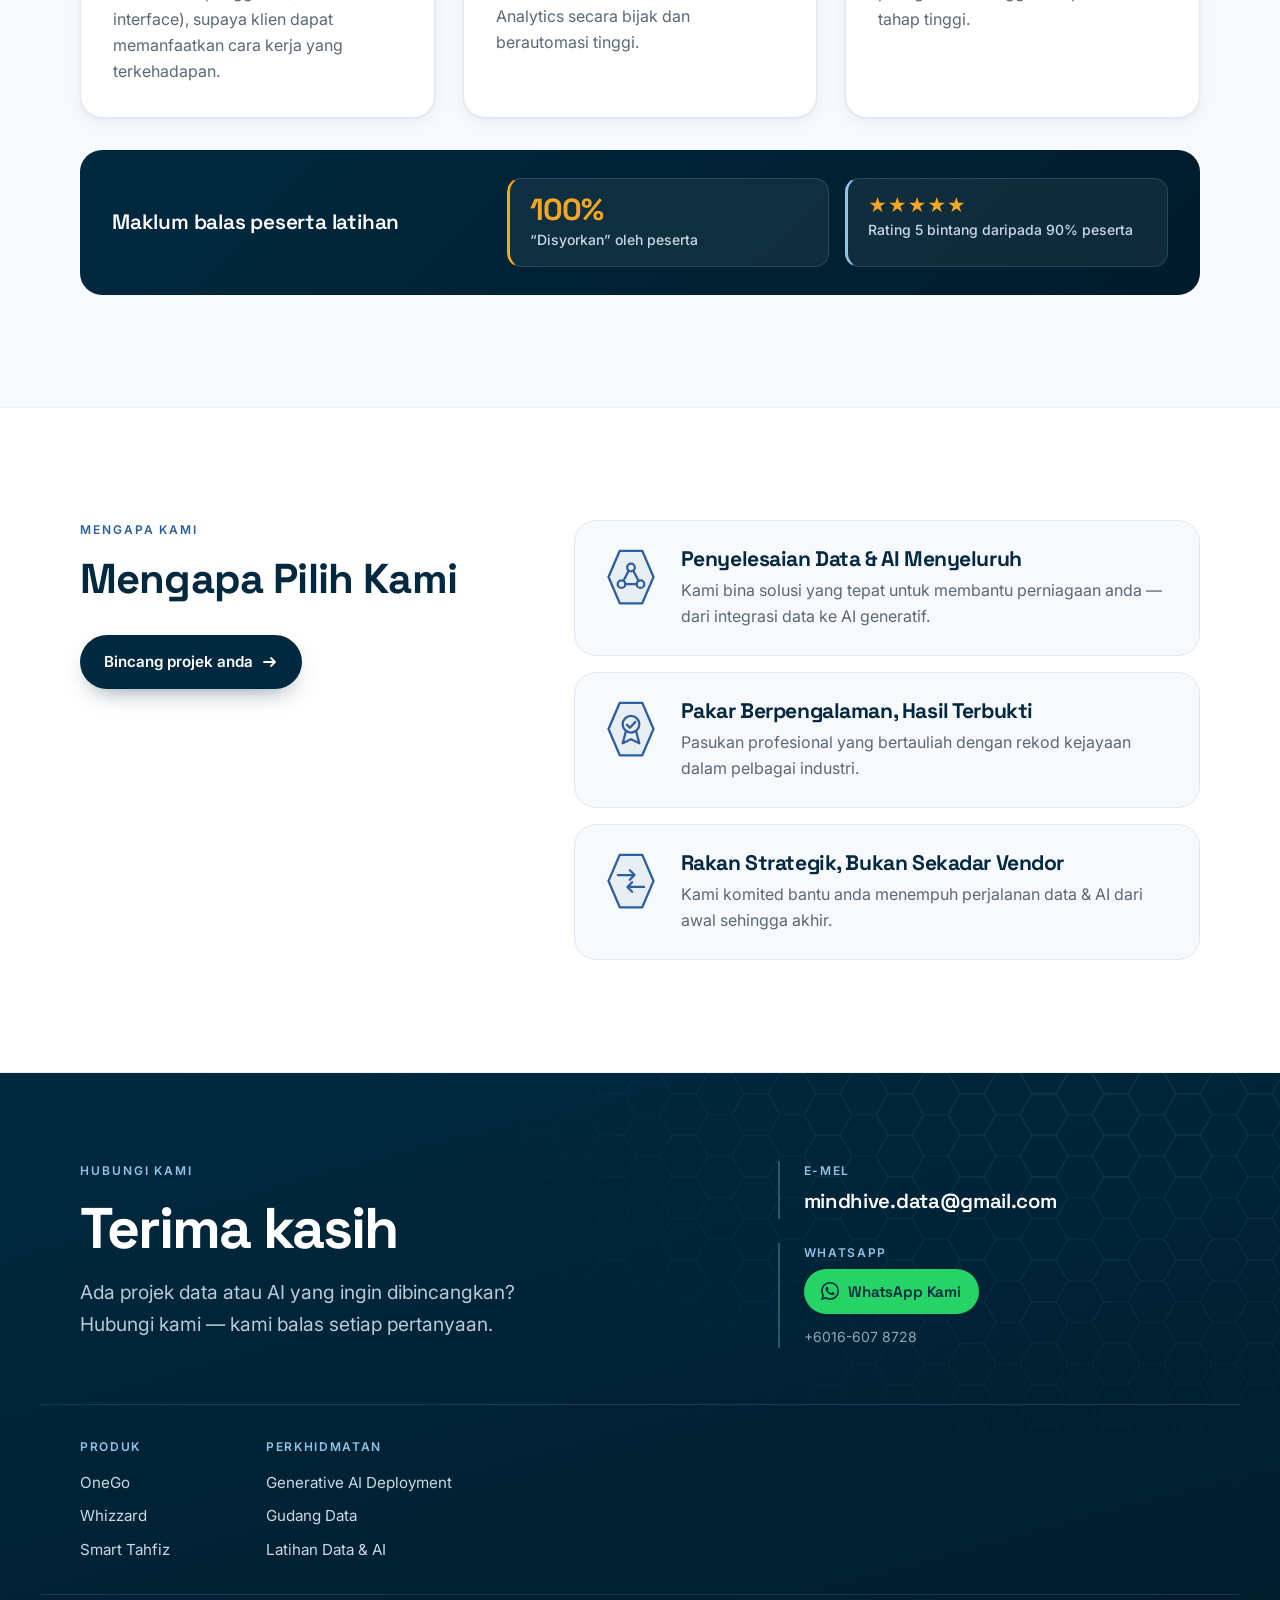
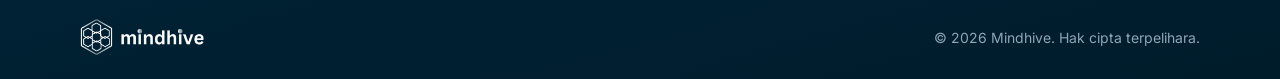
==== commit 01591735: "Update WhatsApp contact links in index.html" ====
--- a/index.html
+++ b/index.html
@@ -652,13 +652,13 @@
         <span class="foot__lab">WhatsApp</span>
         <!-- One link per language so the pre-filled message matches the page
              language without JavaScript. -->
-        <a class="wabtn" data-lang="ms" href="https://wa.me/601161252399?text=Salam%20Mindhive%2C%20saya%20ingin%20bertanya%20tentang%20perkhidmatan%20data%20%26%20AI%20anda." target="_blank" rel="noopener noreferrer">
+        <a class="wabtn" data-lang="ms" href="https://wa.me/60166078728?text=Salam%20Mindhive%2C%20saya%20ingin%20bertanya%20tentang%20perkhidmatan%20data%20%26%20AI%20anda." target="_blank" rel="noopener noreferrer">
           <svg class="wabtn__ico" viewBox="0 0 24 24" aria-hidden="true" focusable="false"><path d="M17.472 14.382c-.297-.149-1.758-.867-2.03-.967-.273-.099-.471-.148-.67.15-.197.297-.767.966-.94 1.164-.173.199-.347.223-.644.075-.297-.15-1.255-.463-2.39-1.475-.883-.788-1.48-1.761-1.653-2.059-.173-.297-.018-.458.13-.606.134-.133.347-.347.52-.52.174-.174.232-.298.347-.497.115-.198.057-.371-.03-.52-.086-.148-.66-1.591-.904-2.18-.239-.575-.48-.497-.66-.505-.171-.008-.367-.01-.563-.01-.196 0-.514.074-.783.372-.27.297-1.03 1.006-1.03 2.45 0 1.442 1.055 2.836 1.202 3.033.148.198 2.077 3.172 5.033 4.448.703.303 1.252.484 1.68.62.706.224 1.348.193 1.856.117.567-.085 1.758-.719 2.006-1.413.248-.694.248-1.29.173-1.414-.074-.124-.272-.198-.57-.347m-5.421 7.403h-.004a9.87 9.87 0 01-5.031-1.378l-.361-.214-3.741.982.998-3.648-.235-.374a9.86 9.86 0 01-1.51-5.26c.001-5.45 4.436-9.884 9.888-9.884 2.64 0 5.122 1.03 6.988 2.898a9.825 9.825 0 012.893 6.994c-.003 5.45-4.437 9.884-9.885 9.884m8.413-18.297A11.815 11.815 0 0012.05 0C5.495 0 .16 5.335.157 11.892c0 2.096.547 4.142 1.588 5.945L.057 24l6.305-1.654a11.882 11.882 0 005.683 1.448h.005c6.554 0 11.89-5.335 11.893-11.893a11.821 11.821 0 00-3.48-8.413Z"/></svg><span>WhatsApp Kami</span>
         </a>
-        <a class="wabtn" data-lang="en" href="https://wa.me/601161252399?text=Hello%20Mindhive%2C%20I%20would%20like%20to%20enquire%20about%20your%20data%20%26%20AI%20services." target="_blank" rel="noopener noreferrer">
+        <a class="wabtn" data-lang="en" href="https://wa.me/60166078728?text=Hello%20Mindhive%2C%20I%20would%20like%20to%20enquire%20about%20your%20data%20%26%20AI%20services." target="_blank" rel="noopener noreferrer">
           <svg class="wabtn__ico" viewBox="0 0 24 24" aria-hidden="true" focusable="false"><path d="M17.472 14.382c-.297-.149-1.758-.867-2.03-.967-.273-.099-.471-.148-.67.15-.197.297-.767.966-.94 1.164-.173.199-.347.223-.644.075-.297-.15-1.255-.463-2.39-1.475-.883-.788-1.48-1.761-1.653-2.059-.173-.297-.018-.458.13-.606.134-.133.347-.347.52-.52.174-.174.232-.298.347-.497.115-.198.057-.371-.03-.52-.086-.148-.66-1.591-.904-2.18-.239-.575-.48-.497-.66-.505-.171-.008-.367-.01-.563-.01-.196 0-.514.074-.783.372-.27.297-1.03 1.006-1.03 2.45 0 1.442 1.055 2.836 1.202 3.033.148.198 2.077 3.172 5.033 4.448.703.303 1.252.484 1.68.62.706.224 1.348.193 1.856.117.567-.085 1.758-.719 2.006-1.413.248-.694.248-1.29.173-1.414-.074-.124-.272-.198-.57-.347m-5.421 7.403h-.004a9.87 9.87 0 01-5.031-1.378l-.361-.214-3.741.982.998-3.648-.235-.374a9.86 9.86 0 01-1.51-5.26c.001-5.45 4.436-9.884 9.888-9.884 2.64 0 5.122 1.03 6.988 2.898a9.825 9.825 0 012.893 6.994c-.003 5.45-4.437 9.884-9.885 9.884m8.413-18.297A11.815 11.815 0 0012.05 0C5.495 0 .16 5.335.157 11.892c0 2.096.547 4.142 1.588 5.945L.057 24l6.305-1.654a11.882 11.882 0 005.683 1.448h.005c6.554 0 11.89-5.335 11.893-11.893a11.821 11.821 0 00-3.48-8.413Z"/></svg><span>WhatsApp Us</span>
         </a>
-        <span class="foot__wanum">+6011-6125 2399</span>
+        <span class="foot__wanum">+6016-607 8728</span>
       </li>
     </ul>
   </div>
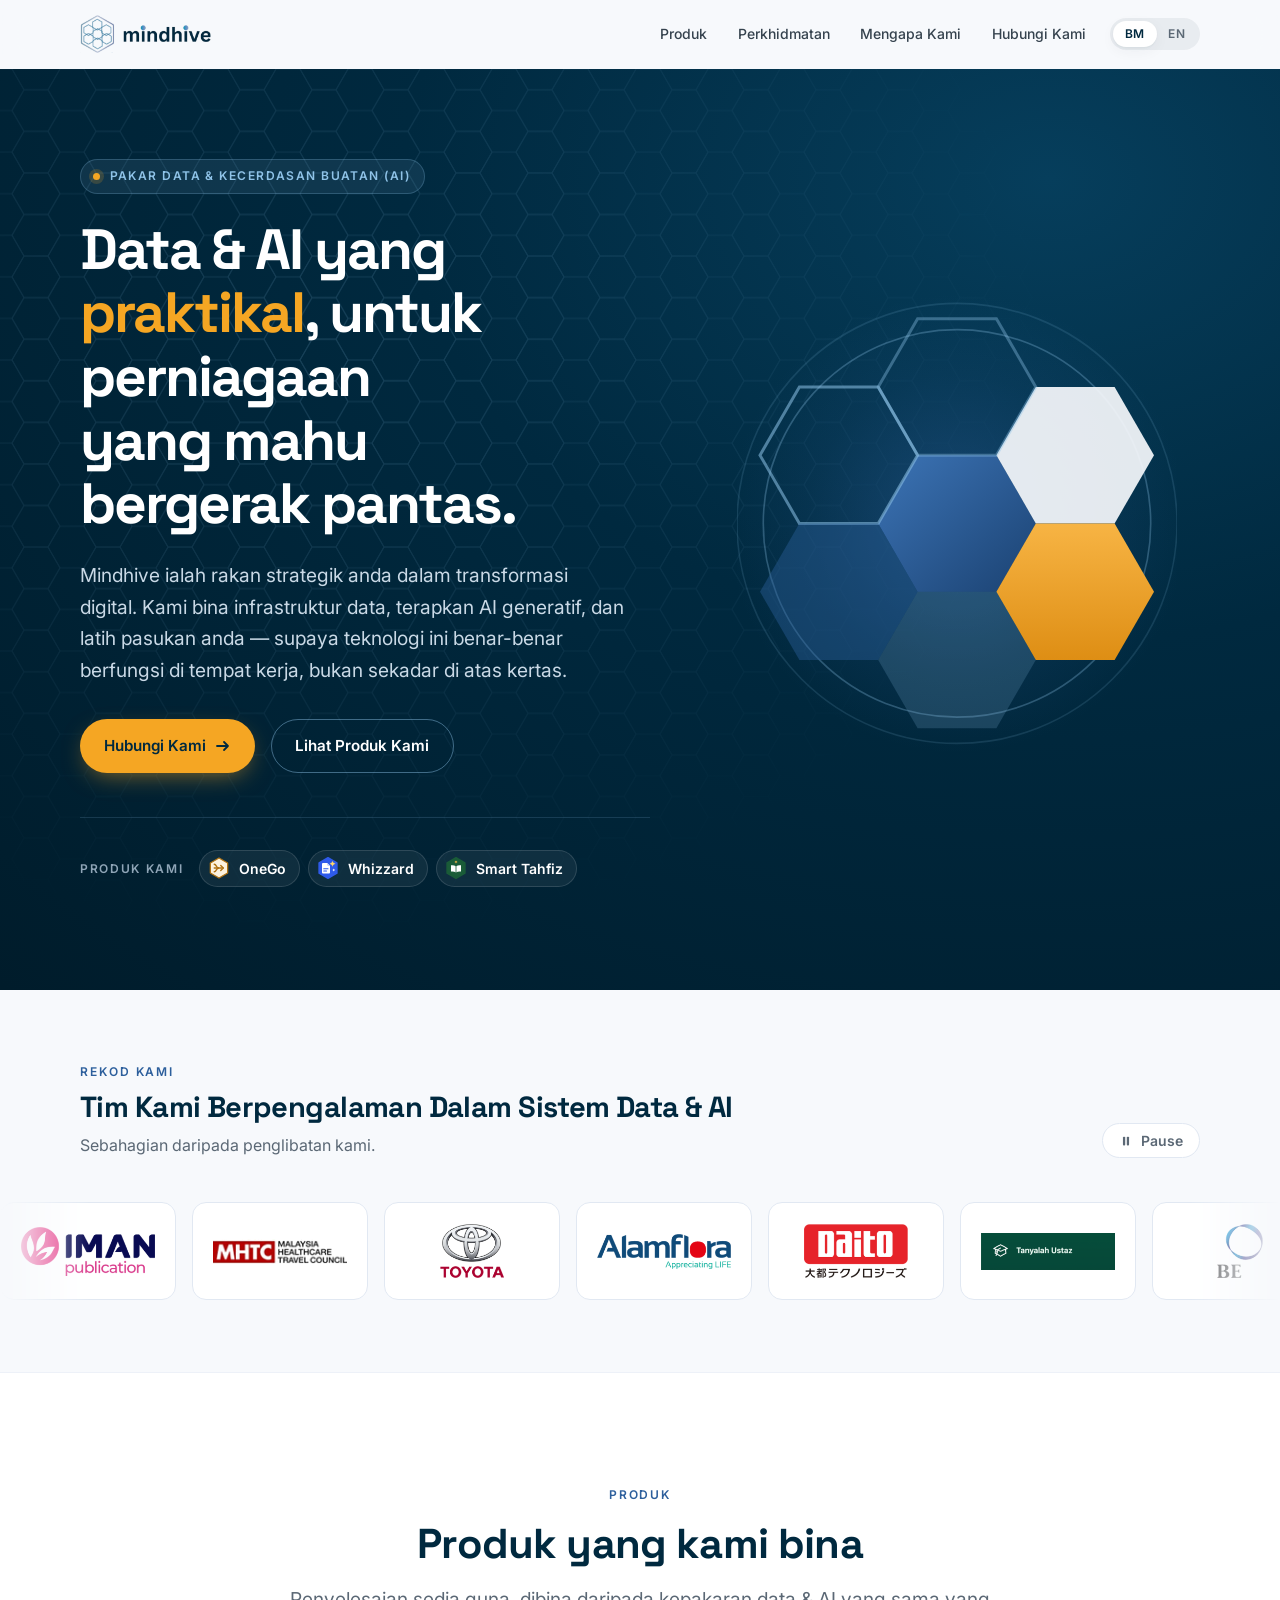
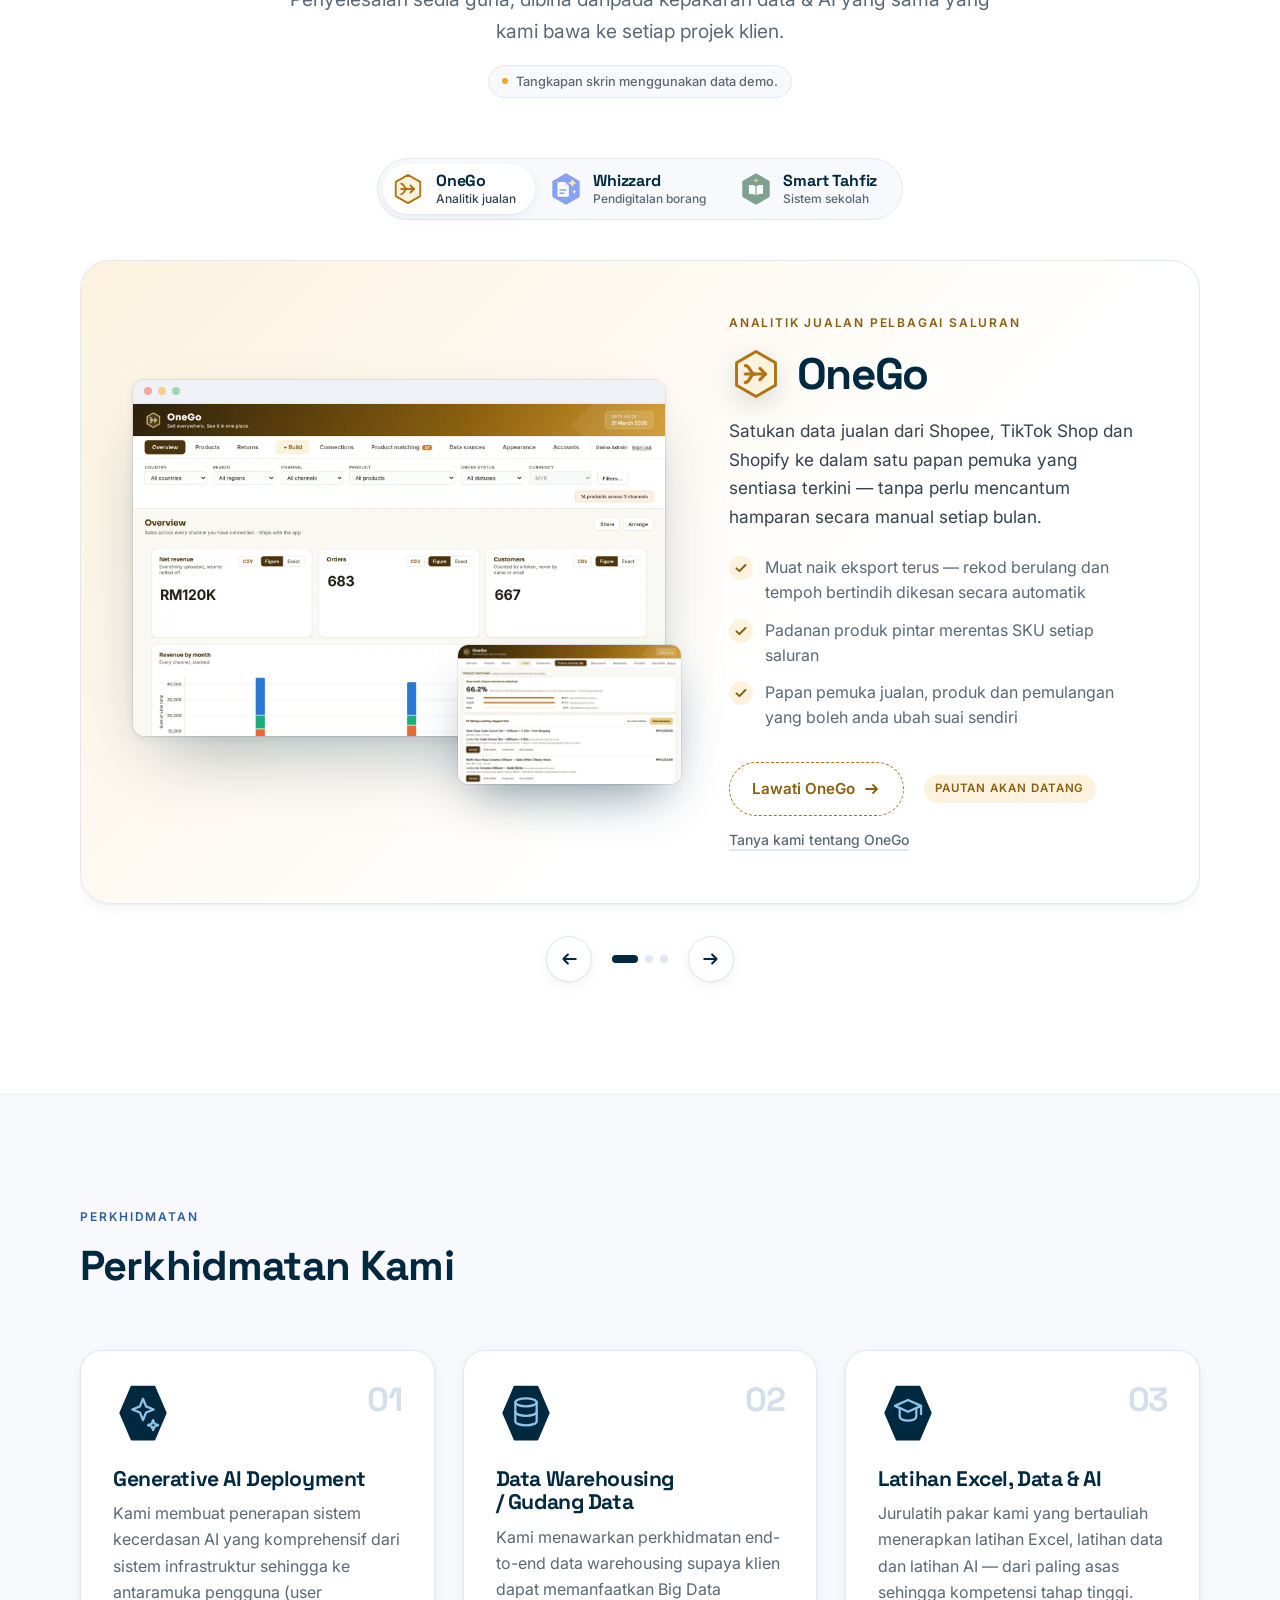
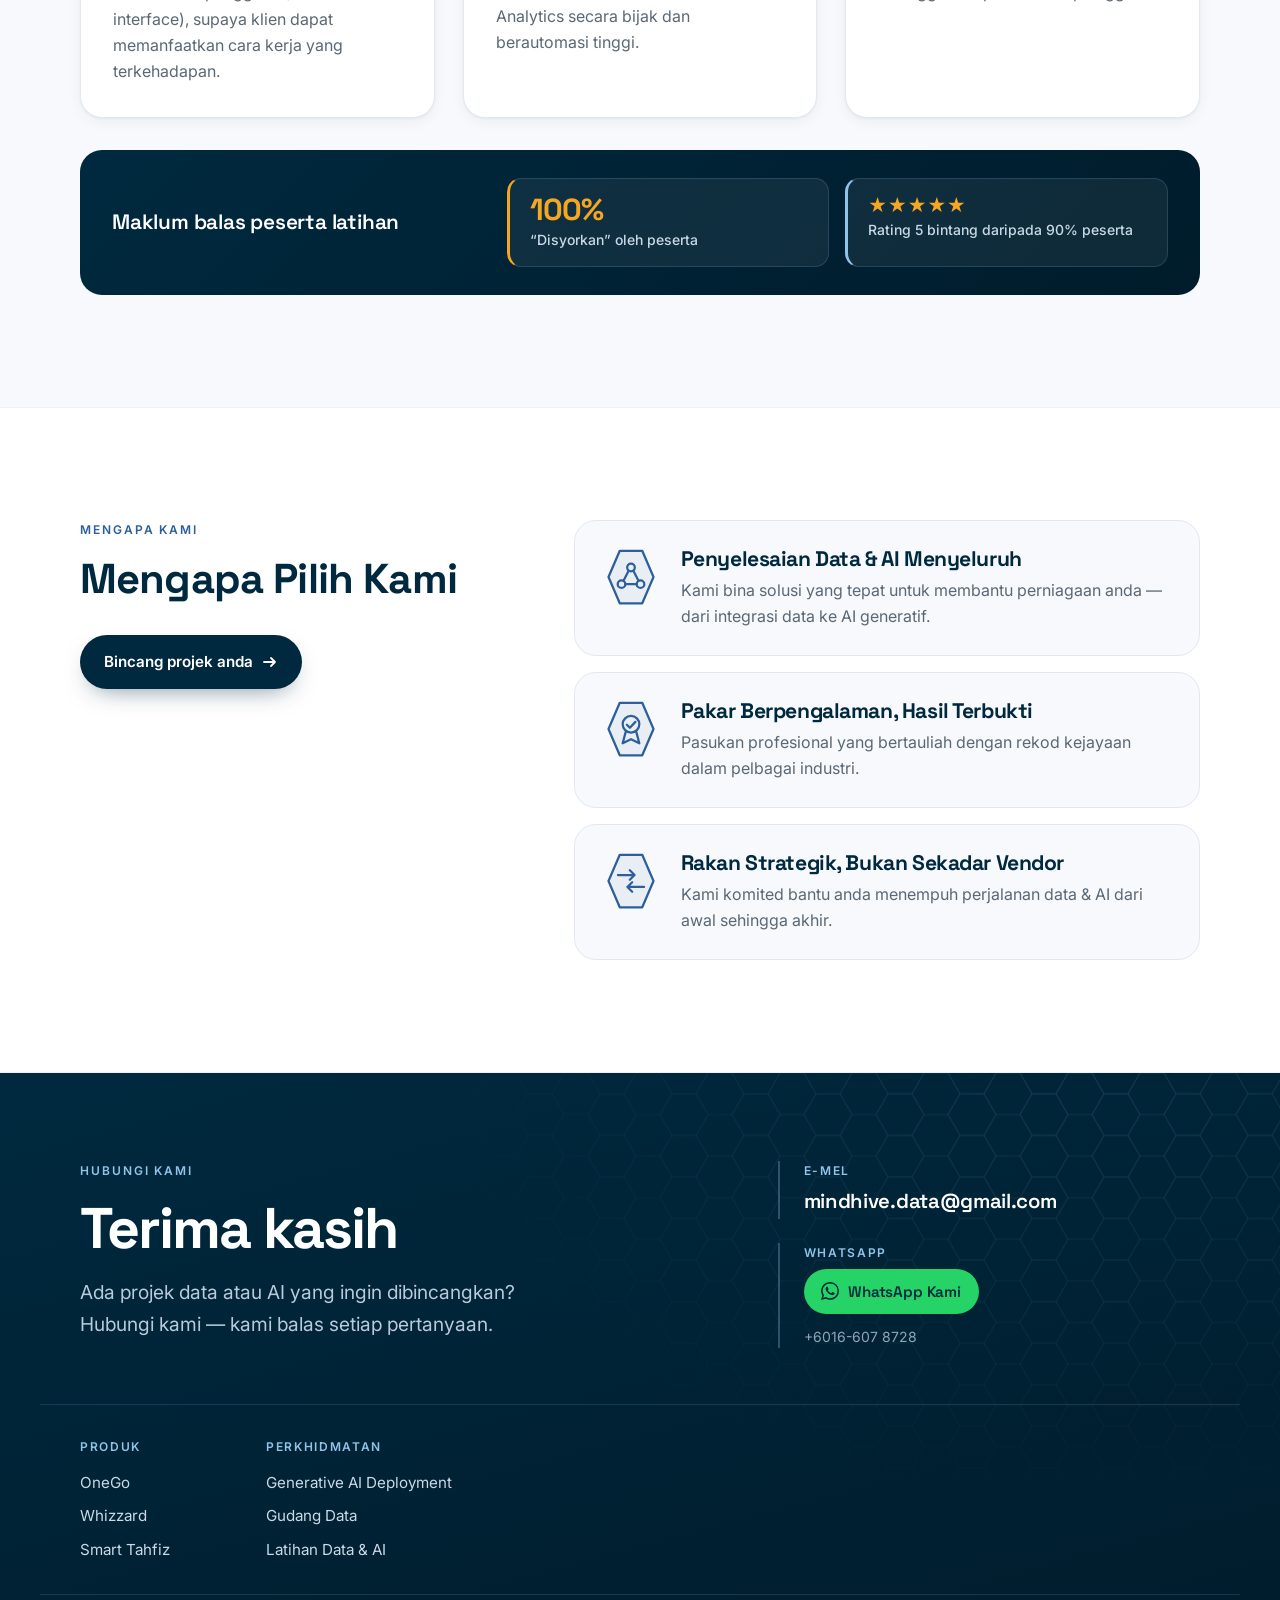
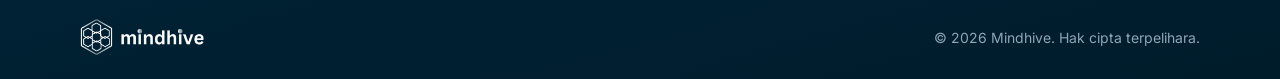
==== commit dcd5bfca: "Target Excel/data/AI training SEO: canonical, schema, robots & sitemap The site had no on-page signa" ====
--- a/index.html
+++ b/index.html
@@ -3,20 +3,87 @@
 <head>
 <meta charset="utf-8">
 <meta name="viewport" content="width=device-width, initial-scale=1">
-<title>Mindhive — Pakar Data &amp; Kecerdasan Buatan (AI)</title>
-<meta name="description" content="Mindhive ialah rakan strategik anda dalam transformasi digital — infrastruktur data, AI generatif dan latihan data &amp; AI untuk perniagaan Malaysia.">
+<title>Mindhive — Latihan Excel, Data &amp; AI | Pakar Data &amp; Kecerdasan Buatan</title>
+<meta name="description" content="Mindhive menawarkan latihan Excel, latihan data dan latihan AI bertauliah, serta infrastruktur data &amp; AI generatif untuk perniagaan Malaysia.">
 <meta name="theme-color" content="#00293F">
+<link rel="canonical" href="https://www.mindhive.my/">
+<link rel="alternate" hreflang="ms-MY" href="https://www.mindhive.my/">
+<link rel="alternate" hreflang="en-MY" href="https://www.mindhive.my/?lang=en">
+<link rel="alternate" hreflang="x-default" href="https://www.mindhive.my/">
 <link rel="icon" href="favicon.png" type="image/png" sizes="256x256">
 <link rel="apple-touch-icon" href="favicon.png">
 <meta property="og:type" content="website">
-<meta property="og:title" content="Mindhive — Pakar Data &amp; Kecerdasan Buatan (AI)">
-<meta property="og:description" content="Rakan strategik anda dalam transformasi digital: data warehousing, AI generatif dan latihan data &amp; AI.">
+<meta property="og:url" content="https://www.mindhive.my/">
+<meta property="og:site_name" content="Mindhive">
+<meta property="og:title" content="Mindhive — Latihan Excel, Data &amp; AI | Pakar Data &amp; Kecerdasan Buatan">
+<meta property="og:description" content="Latihan Excel, latihan data dan latihan AI bertauliah — ditambah infrastruktur data dan AI generatif untuk perniagaan Malaysia.">
+<meta property="og:image" content="https://www.mindhive.my/logo.png">
 <meta property="og:locale" content="ms_MY">
 <meta property="og:locale:alternate" content="en_MY">
+<meta name="twitter:card" content="summary">
+<meta name="twitter:title" content="Mindhive — Excel, Data &amp; AI Training">
+<meta name="twitter:description" content="Excel training, data training and AI training, plus data infrastructure and generative AI for Malaysian businesses.">
+<meta name="twitter:image" content="https://www.mindhive.my/logo.png">
 <link rel="preconnect" href="https://fonts.googleapis.com">
 <link rel="preconnect" href="https://fonts.gstatic.com" crossorigin>
 <link href="https://fonts.googleapis.com/css2?family=Space+Grotesk:wght@500;600;700&amp;family=Inter:wght@400;500;600;700&amp;display=swap" rel="stylesheet">
 <link rel="stylesheet" href="styles.css">
+<script type="application/ld+json">
+{
+  "@context": "https://schema.org",
+  "@type": "ProfessionalService",
+  "name": "Mindhive",
+  "url": "https://www.mindhive.my/",
+  "logo": "https://www.mindhive.my/logo.png",
+  "image": "https://www.mindhive.my/logo.png",
+  "description": "Mindhive is a Malaysian data & AI consultancy offering Excel training, data training and AI training, generative AI deployment, and data warehousing for businesses.",
+  "areaServed": "MY",
+  "email": "mindhive.data@gmail.com",
+  "telephone": "+60166078728",
+  "makesOffer": [
+    {
+      "@type": "Offer",
+      "itemOffered": {
+        "@type": "Course",
+        "name": "Excel Training",
+        "description": "Hands-on Microsoft Excel training for teams, from fundamentals through advanced data analysis, delivered by certified trainers."
+      }
+    },
+    {
+      "@type": "Offer",
+      "itemOffered": {
+        "@type": "Course",
+        "name": "Data Training",
+        "description": "Data skills training covering data literacy, data analysis and data tooling for business teams."
+      }
+    },
+    {
+      "@type": "Offer",
+      "itemOffered": {
+        "@type": "Course",
+        "name": "AI Training",
+        "description": "Practical AI training for business teams, from AI fundamentals to applied generative AI use cases."
+      }
+    },
+    {
+      "@type": "Offer",
+      "itemOffered": {
+        "@type": "Service",
+        "name": "Generative AI Deployment",
+        "description": "End-to-end deployment of generative AI systems, from infrastructure to user interface."
+      }
+    },
+    {
+      "@type": "Offer",
+      "itemOffered": {
+        "@type": "Service",
+        "name": "Data Warehousing",
+        "description": "End-to-end data warehousing so businesses can run big data analytics with high automation."
+      }
+    }
+  ]
+}
+</script>
 </head>
 <body>
 
@@ -527,8 +594,8 @@
           </span>
           <span class="svc__num" aria-hidden="true">03</span>
         </div>
-        <h3><span data-lang="ms">Latihan Data &amp; AI</span><span data-lang="en">Data &amp; AI Training</span></h3>
-        <p><span data-lang="ms">Jurulatih pakar kami yang bertauliah menerapkan pelbagai skil yang penting dalam bidang data &amp; AI, dari paling asas sehingga kompetensi tahap tinggi.</span><span data-lang="en">Our certified expert trainers build the essential skills in data &amp; AI, from the fundamentals through to advanced competency.</span></p>
+        <h3><span data-lang="ms">Latihan Excel, Data &amp; AI</span><span data-lang="en">Excel, Data &amp; AI Training</span></h3>
+        <p><span data-lang="ms">Jurulatih pakar kami yang bertauliah menerapkan latihan Excel, latihan data dan latihan AI — dari paling asas sehingga kompetensi tahap tinggi.</span><span data-lang="en">Our certified expert trainers deliver Excel training, data training and AI training — from the fundamentals through to advanced competency.</span></p>
       </li>
     </ol>
 
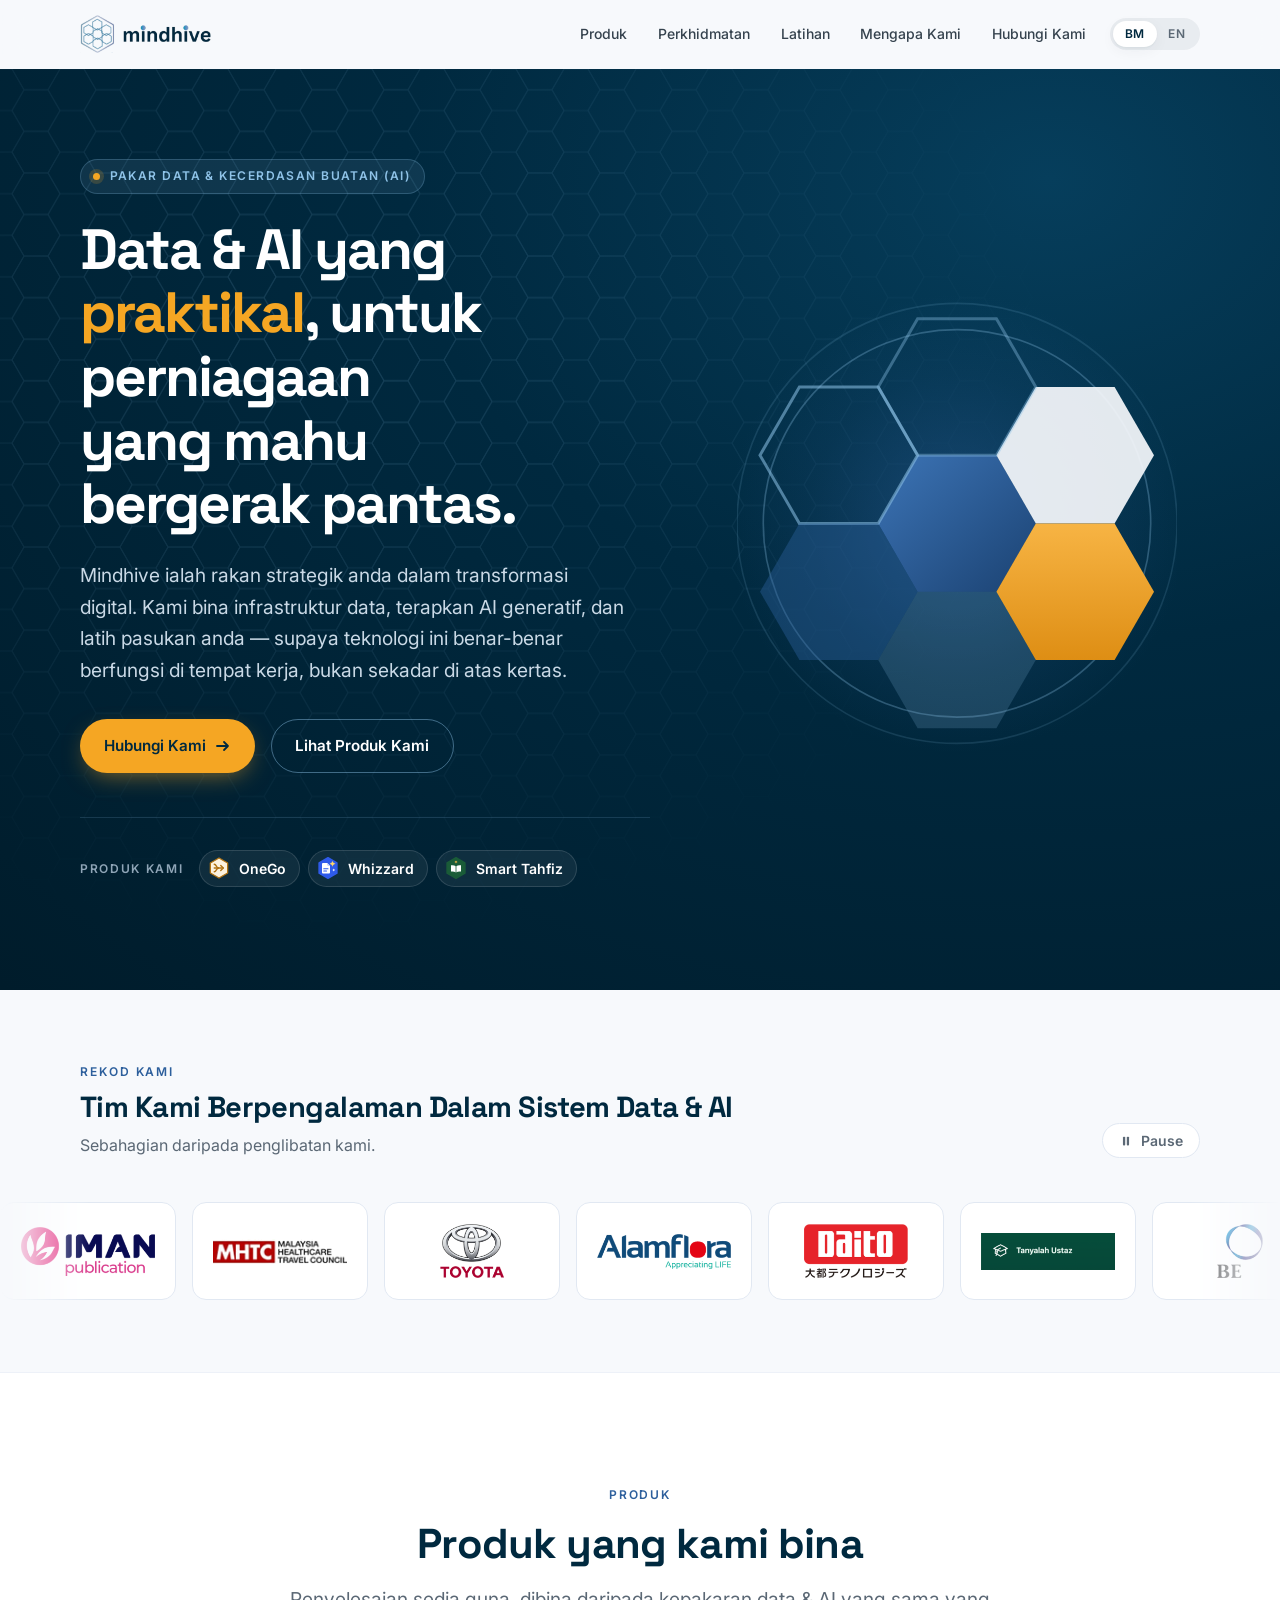
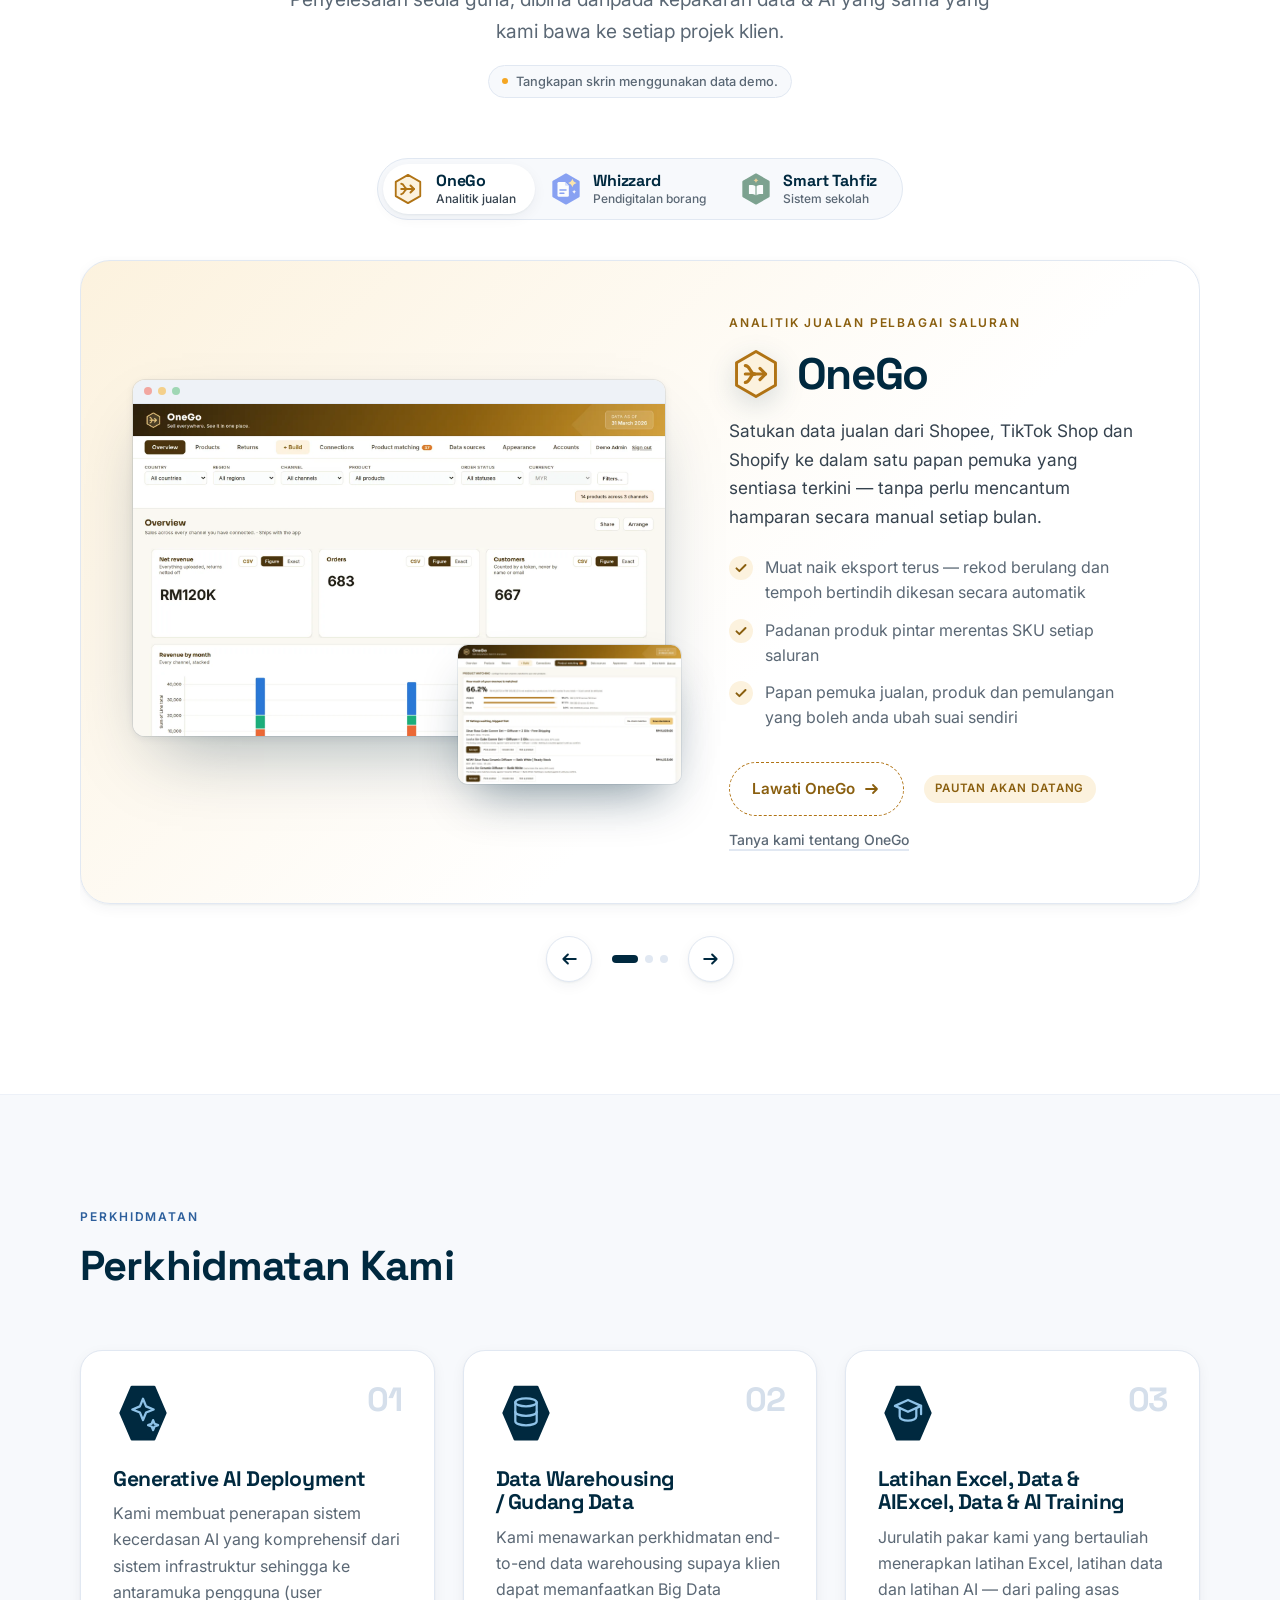
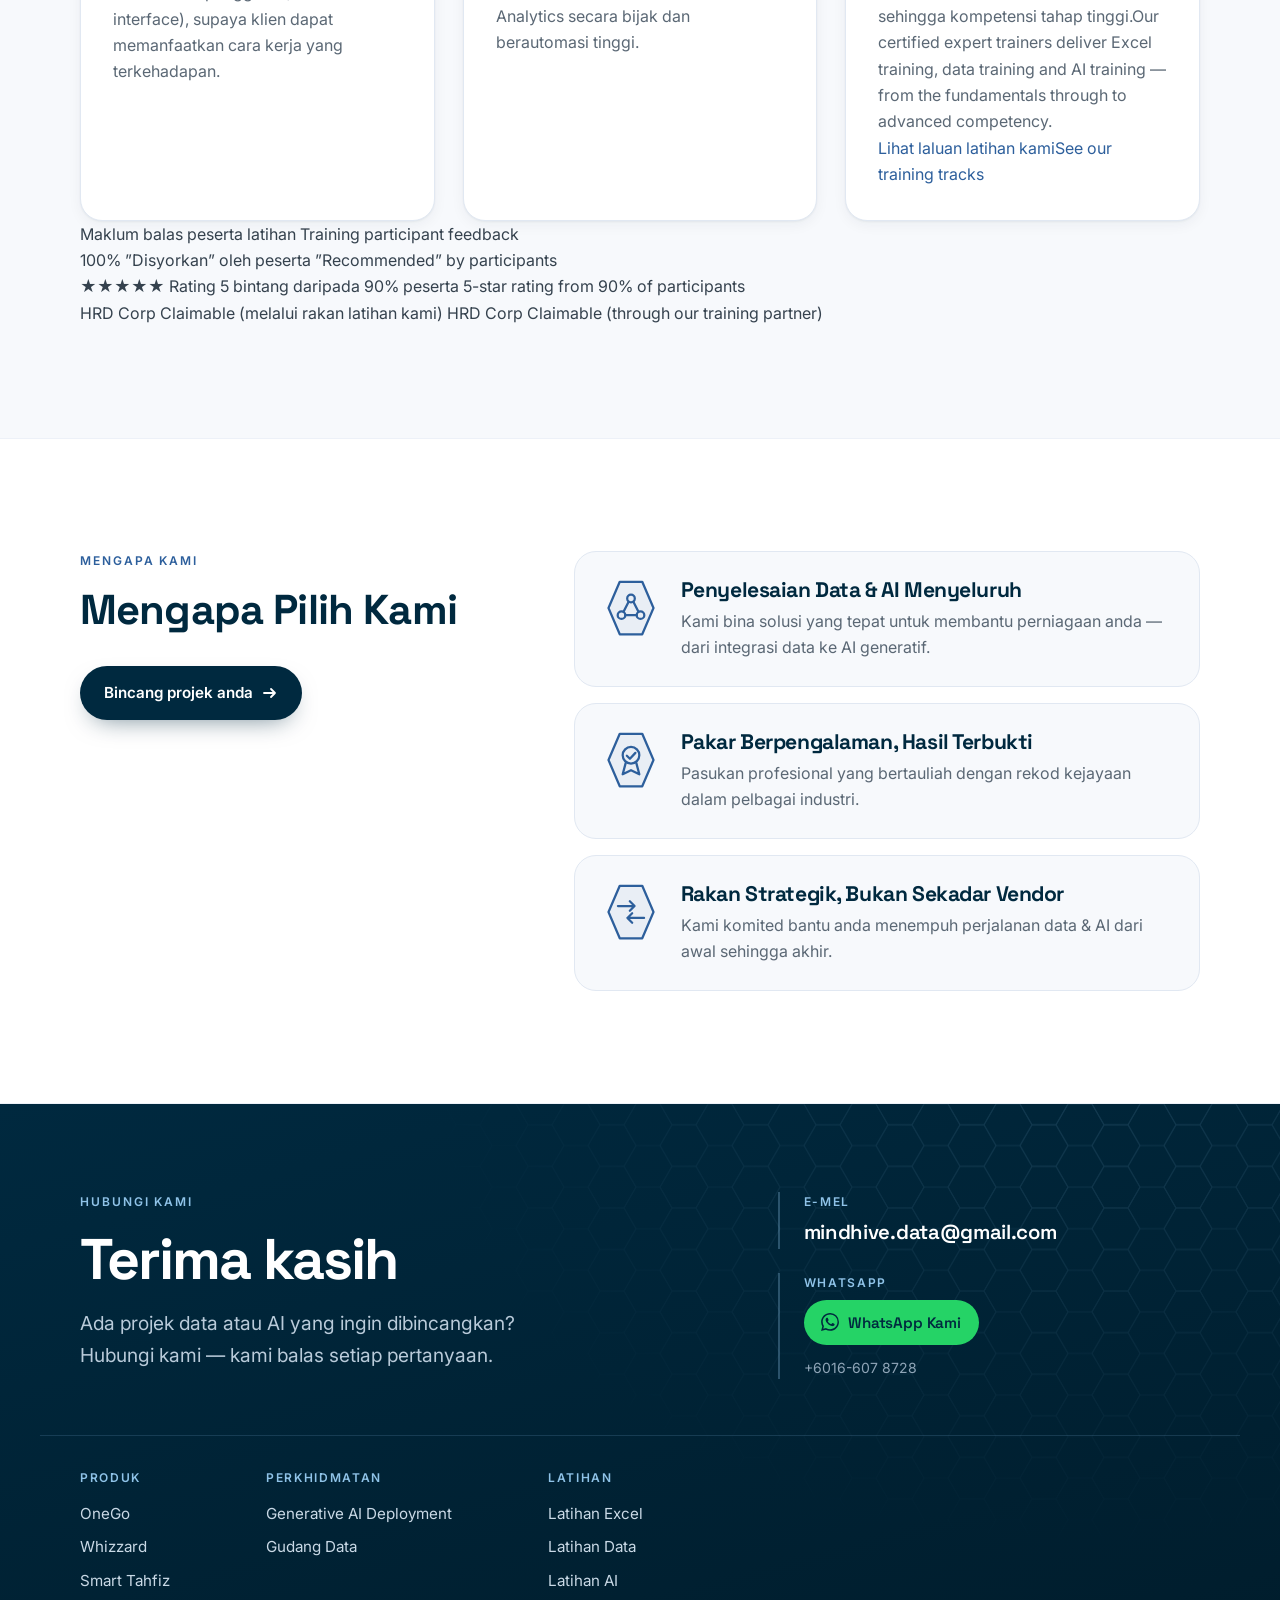
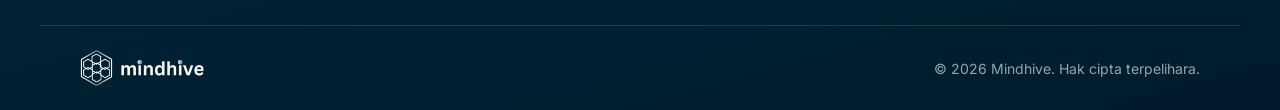
==== commit ee500c79: "Add dedicated Excel/Data/AI training pages, HRD Corp claimable note The homepage was a single page c" ====
--- a/index.html
+++ b/index.html
@@ -153,6 +153,7 @@
     <nav class="nav__links" id="navlinks" aria-label="Utama">
       <a href="#products"><span data-lang="ms">Produk</span><span data-lang="en">Products</span></a>
       <a href="#services"><span data-lang="ms">Perkhidmatan</span><span data-lang="en">Services</span></a>
+      <a href="training.html"><span data-lang="ms">Latihan</span><span data-lang="en">Training</span></a>
       <a href="#why"><span data-lang="ms">Mengapa Kami</span><span data-lang="en">Why Us</span></a>
       <a href="#contact"><span data-lang="ms">Hubungi Kami</span><span data-lang="en">Contact Us</span></a>
     </nav>
@@ -594,32 +595,37 @@
           </span>
           <span class="svc__num" aria-hidden="true">03</span>
         </div>
-        <h3><span data-lang="ms">Latihan Excel, Data &amp; AI</span><span data-lang="en">Excel, Data &amp; AI Training</span></h3>
-        <p><span data-lang="ms">Jurulatih pakar kami yang bertauliah menerapkan latihan Excel, latihan data dan latihan AI — dari paling asas sehingga kompetensi tahap tinggi.</span><span data-lang="en">Our certified expert trainers deliver Excel training, data training and AI training — from the fundamentals through to advanced competency.</span></p>
+        <h3><span data-lang=”ms”>Latihan Excel, Data &amp; AI</span><span data-lang=”en”>Excel, Data &amp; AI Training</span></h3>
+        <p><span data-lang=”ms”>Jurulatih pakar kami yang bertauliah menerapkan latihan Excel, latihan data dan latihan AI — dari paling asas sehingga kompetensi tahap tinggi.</span><span data-lang=”en”>Our certified expert trainers deliver Excel training, data training and AI training — from the fundamentals through to advanced competency.</span></p>
+        <p style=”margin-top:0.75rem”><a class=”prod__ask” href=”training.html”><span data-lang=”ms”>Lihat laluan latihan kami</span><span data-lang=”en”>See our training tracks</span></a></p>
       </li>
     </ol>
 
-    <div class="proof reveal">
-      <p class="proof__lab">
-        <span data-lang="ms">Maklum balas peserta latihan</span>
-        <span data-lang="en">Training participant feedback</span>
+    <div class=”proof reveal”>
+      <p class=”proof__lab”>
+        <span data-lang=”ms”>Maklum balas peserta latihan</span>
+        <span data-lang=”en”>Training participant feedback</span>
       </p>
-      <div class="stats">
-        <div class="stat stat--amber">
-          <span class="stat__fig">100%</span>
-          <span class="stat__lab">
-            <span data-lang="ms">“Disyorkan” oleh peserta</span>
-            <span data-lang="en">“Recommended” by participants</span>
+      <div class=”stats”>
+        <div class=”stat stat--amber”>
+          <span class=”stat__fig”>100%</span>
+          <span class=”stat__lab”>
+            <span data-lang=”ms”>”Disyorkan” oleh peserta</span>
+            <span data-lang=”en”>”Recommended” by participants</span>
           </span>
         </div>
-        <div class="stat">
-          <span class="stat__fig" aria-hidden="true">★★★★★</span>
-          <span class="stat__lab">
-            <span data-lang="ms">Rating 5 bintang daripada 90% peserta</span>
-            <span data-lang="en">5-star rating from 90% of participants</span>
+        <div class=”stat”>
+          <span class=”stat__fig” aria-hidden=”true”>★★★★★</span>
+          <span class=”stat__lab”>
+            <span data-lang=”ms”>Rating 5 bintang daripada 90% peserta</span>
+            <span data-lang=”en”>5-star rating from 90% of participants</span>
           </span>
         </div>
       </div>
+      <p class=”shead__note” style=”margin-top:1.25rem”>
+        <span data-lang=”ms”>HRD Corp Claimable (melalui rakan latihan kami)</span>
+        <span data-lang=”en”>HRD Corp Claimable (through our training partner)</span>
+      </p>
     </div>
   </div>
 </section>
@@ -744,7 +750,14 @@
       <ul>
         <li><a href="#services">Generative AI Deployment</a></li>
         <li><a href="#services"><span data-lang="ms">Gudang Data</span><span data-lang="en">Data Warehousing</span></a></li>
-        <li><a href="#services"><span data-lang="ms">Latihan Data &amp; AI</span><span data-lang="en">Data &amp; AI Training</span></a></li>
+      </ul>
+    </div>
+    <div class="foot__col">
+      <p class="foot__lab"><span data-lang="ms">Latihan</span><span data-lang="en">Training</span></p>
+      <ul>
+        <li><a href="excel-training.html"><span data-lang="ms">Latihan Excel</span><span data-lang="en">Excel Training</span></a></li>
+        <li><a href="data-training.html"><span data-lang="ms">Latihan Data</span><span data-lang="en">Data Training</span></a></li>
+        <li><a href="ai-training.html"><span data-lang="ms">Latihan AI</span><span data-lang="en">AI Training</span></a></li>
       </ul>
     </div>
   </div>
